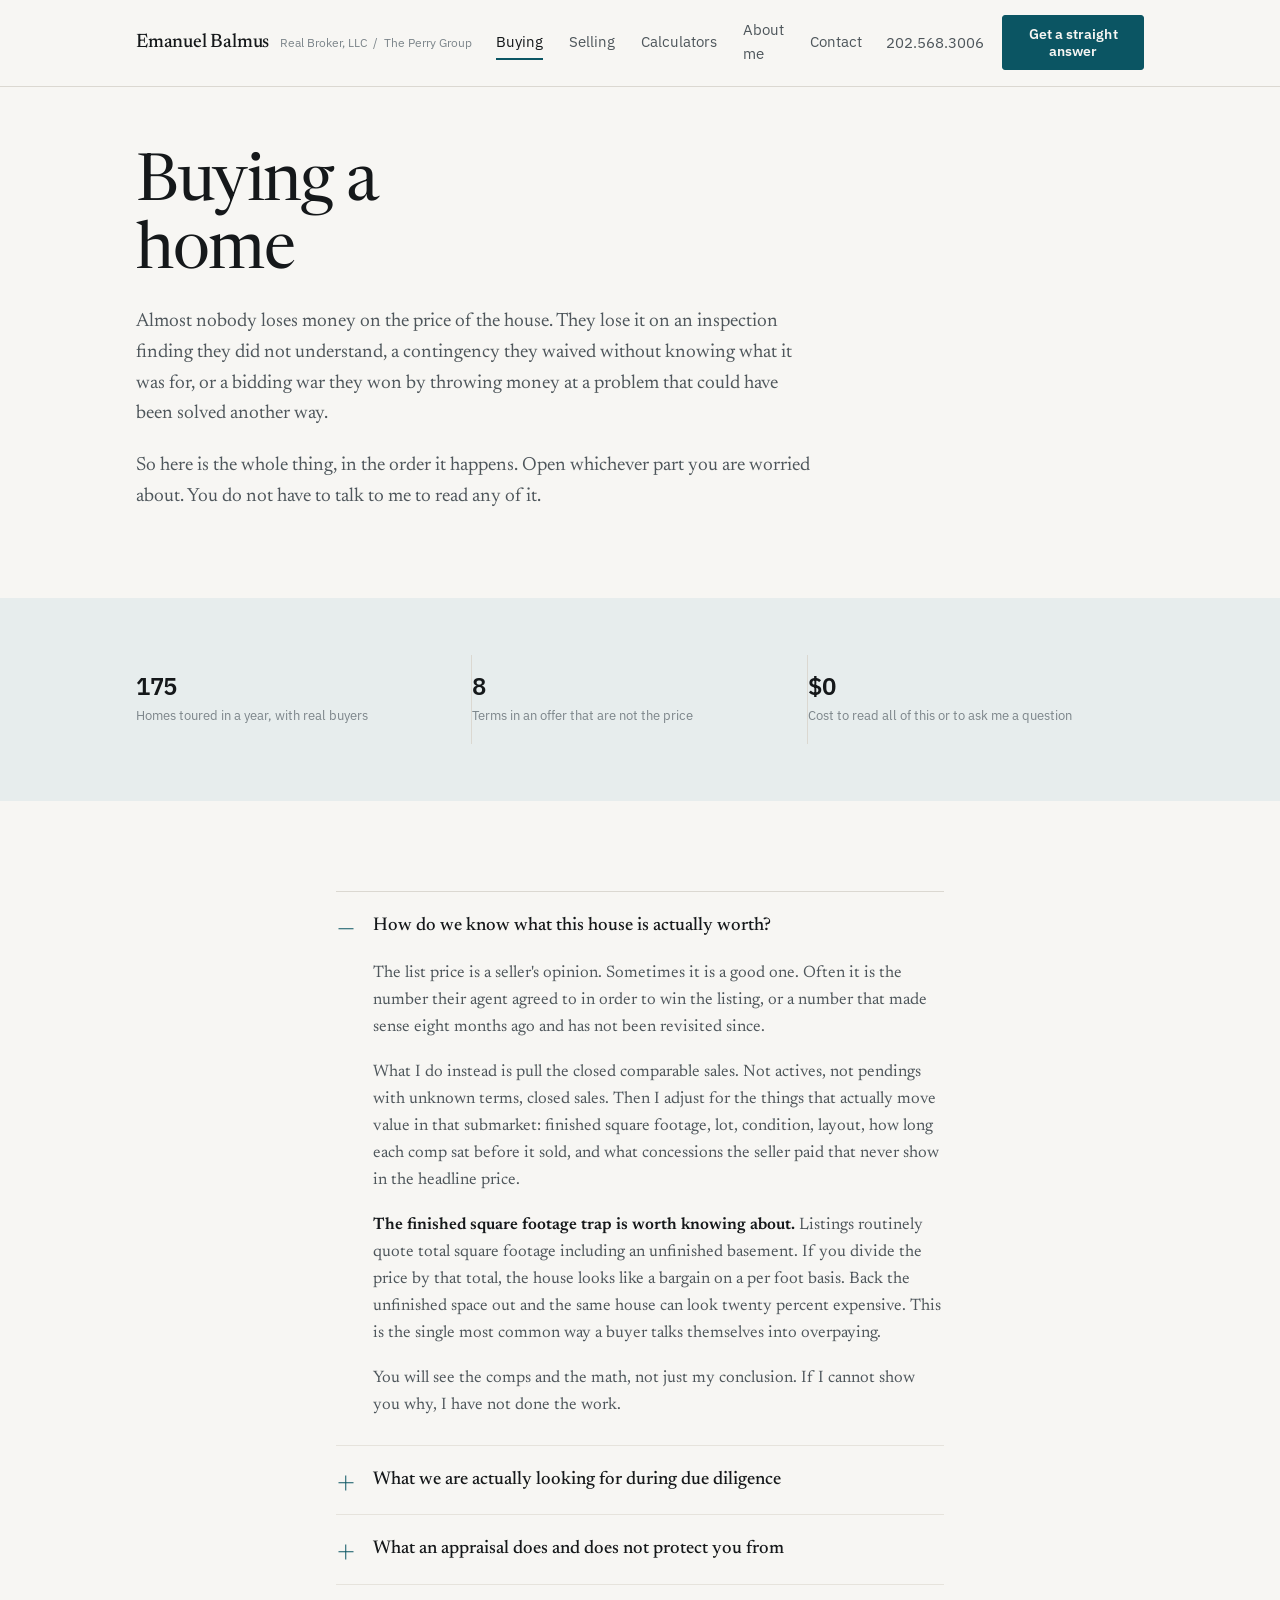
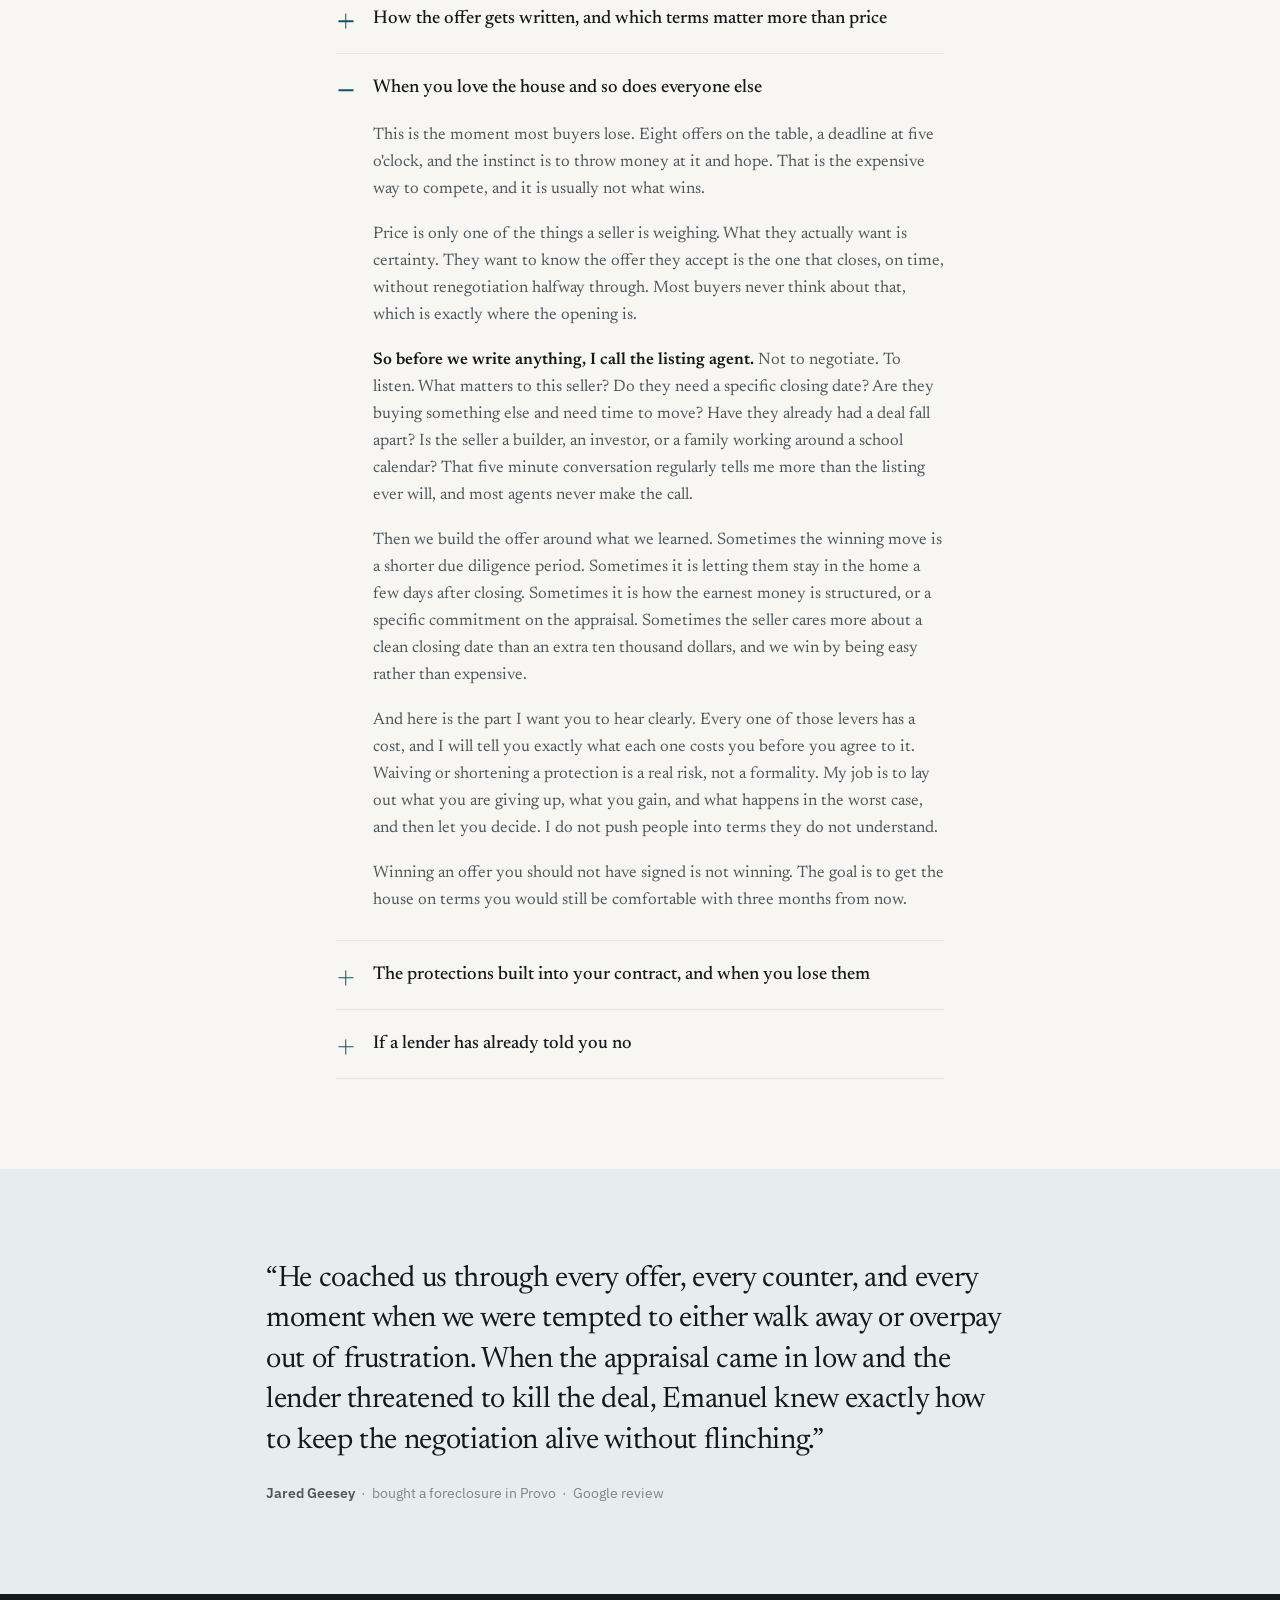
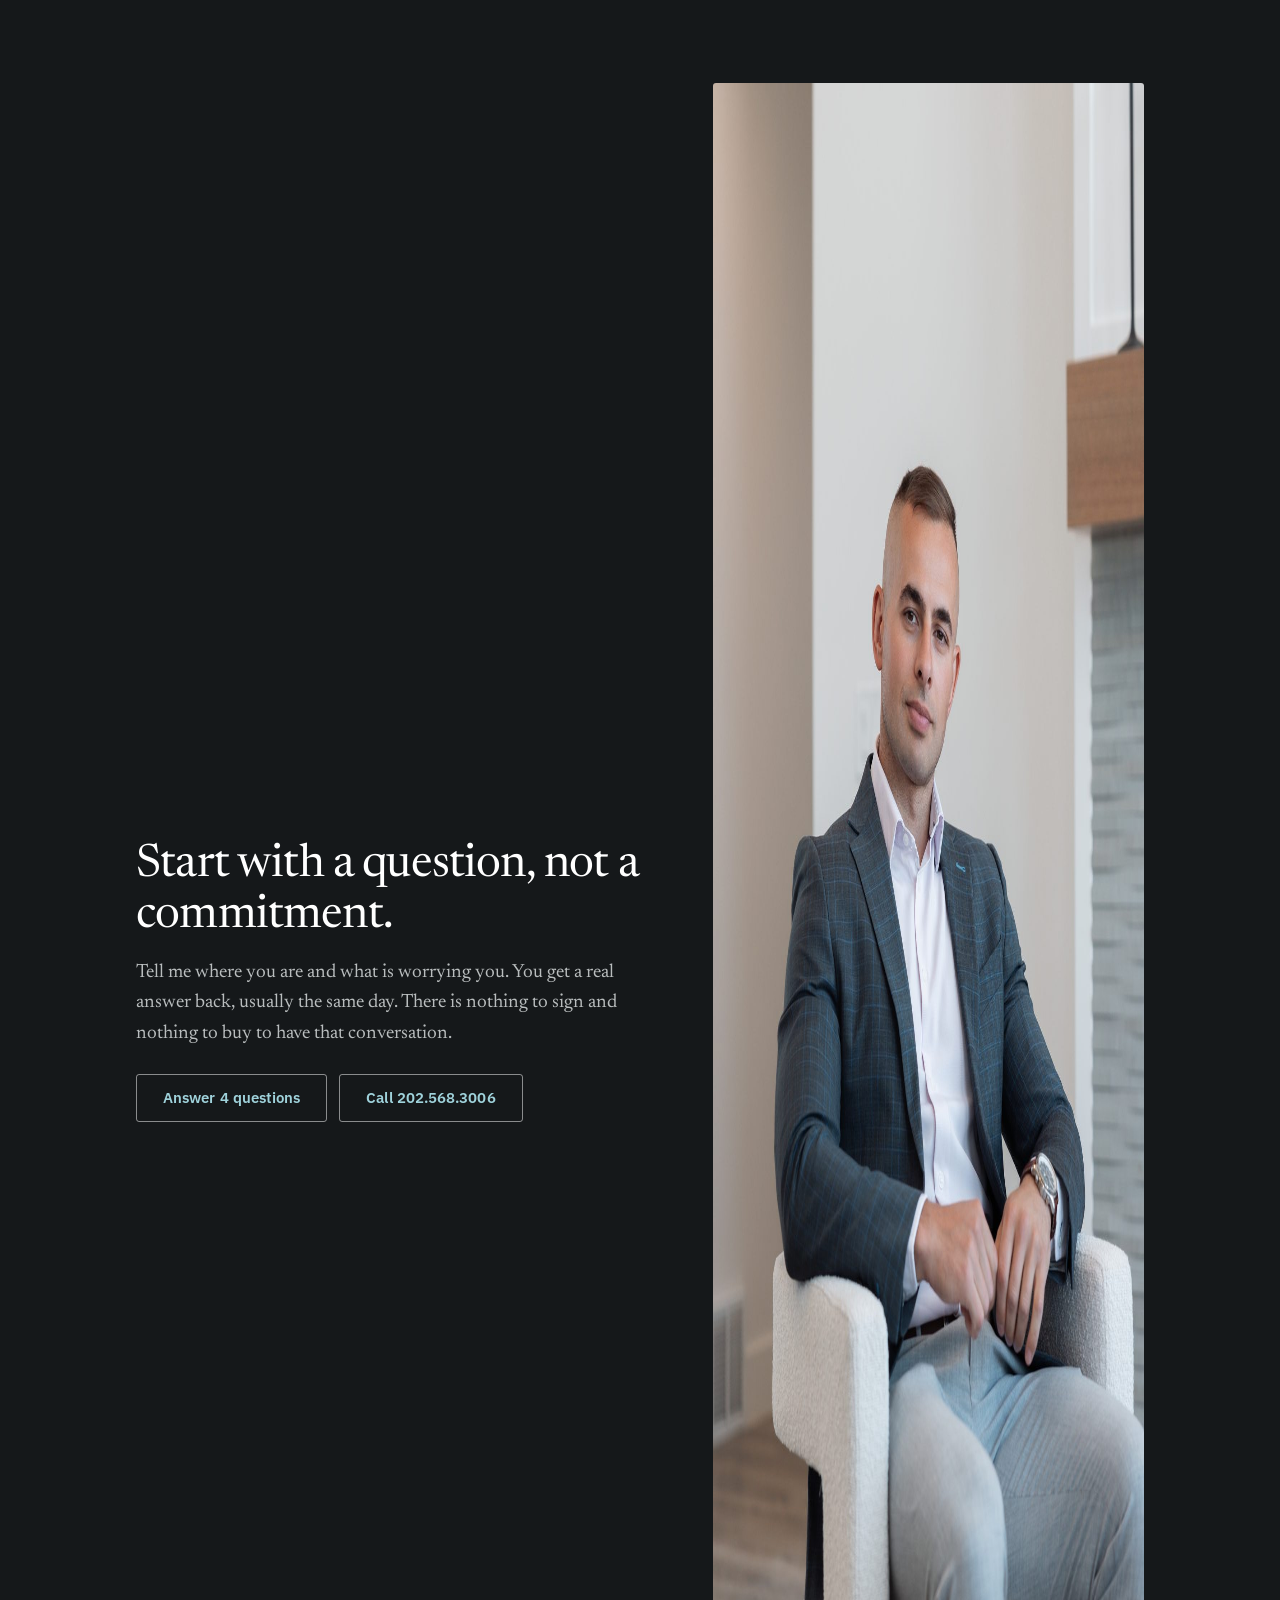
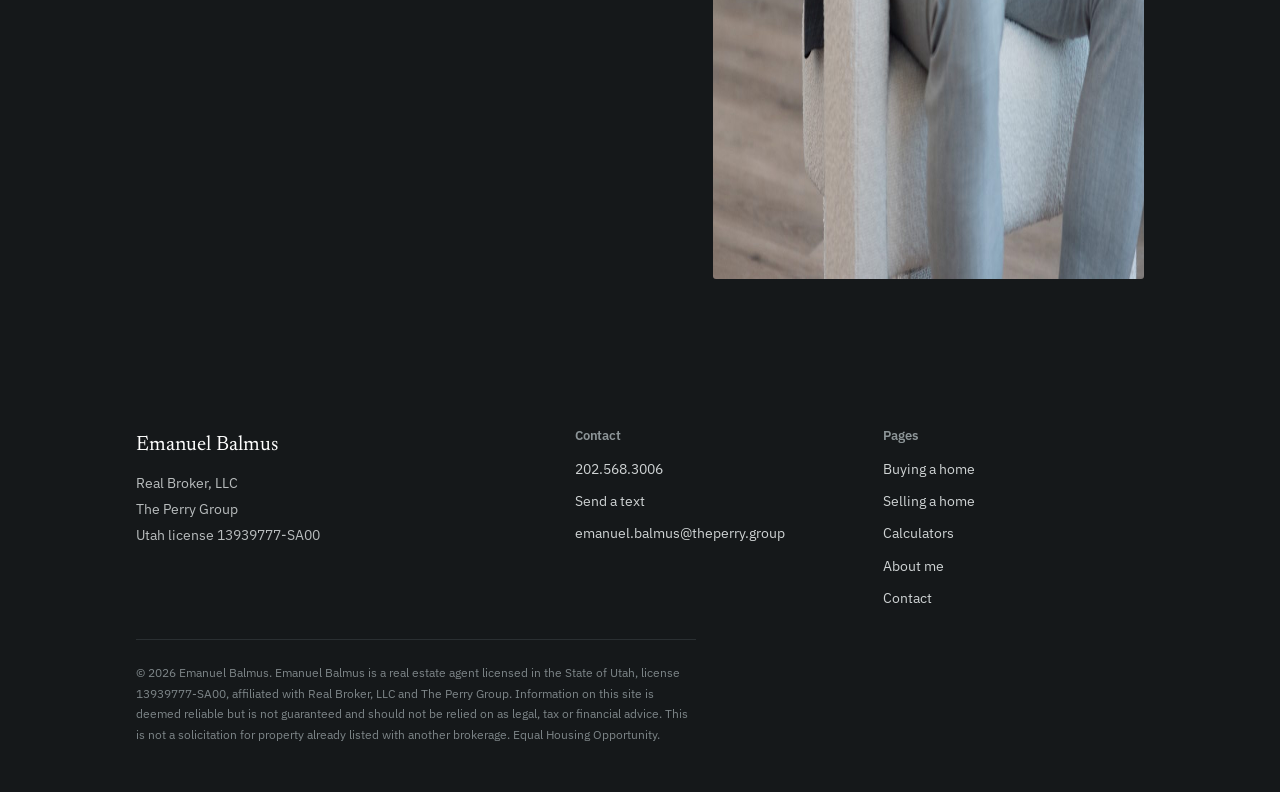
==== buyers.html @ 043d7a20 "Add files via upload" ====
<!DOCTYPE html>
<html lang="en" class="no-js">
<head>
<meta charset="utf-8">
<meta name="viewport" content="width=device-width, initial-scale=1, viewport-fit=cover">
<title>Buying a home in Utah | Emanuel Balmus</title>
<meta name="description" content="What a house is actually worth, what due diligence is really for, what an appraisal does not protect you from, and how to win a multiple offer without overpaying.">
<meta name="theme-color" content="#F7F6F3">

<meta property="og:type" content="article">
<meta property="og:title" content="Buying a home in Utah | Emanuel Balmus">
<meta property="og:description" content="The six-figure mistakes happen in the parts nobody explains. Here they are, explained.">

<link rel="preconnect" href="https://fonts.googleapis.com">
<link rel="preconnect" href="https://fonts.gstatic.com" crossorigin>
<link href="https://fonts.googleapis.com/css2?family=IBM+Plex+Sans:wght@400;500;600&family=Newsreader:ital,opsz,wght@0,6..72,300;0,6..72,400;0,6..72,500;1,6..72,400&display=swap" rel="stylesheet">
<link rel="stylesheet" href="assets/site.css">
<link rel="icon" href="data:image/svg+xml,%3Csvg xmlns='http://www.w3.org/2000/svg' viewBox='0 0 64 64'%3E%3Crect width='64' height='64' fill='%230B5563'/%3E%3Ctext x='32' y='44' font-family='Georgia,serif' font-size='32' fill='%23F7F6F3' text-anchor='middle'%3EEB%3C/text%3E%3C/svg%3E">
</head>

<body>
<a class="skip" href="#main">Skip to content</a>

<header class="site-head">
  <div class="wrap head-in">
    <a class="mark" href="index.html">
      <span class="mark-name">Emanuel Balmus</span>
      <span class="mark-sub">Real Broker, LLC &nbsp;/&nbsp; The Perry Group</span>
    </a>
    <nav class="nav-links" id="navLinks" aria-label="Main">
      <a href="buyers.html" aria-current="page">Buying</a>
      <a href="sellers.html">Selling</a>
      <a href="tools.html">Calculators</a>
      <a href="story.html">About me</a>
      <a href="contact.html">Contact</a>
    </nav>
    <div class="head-cta">
      <a class="head-tel" href="tel:+12025683006">202.568.3006</a>
      <a class="btn btn-solid" href="contact.html">Get a straight answer</a>
      <button class="menu-btn" id="menuBtn" aria-expanded="false" aria-controls="navLinks">Menu</button>
    </div>
  </div>
</header>

<main id="main">

<section class="band hero">
  <div class="wrap">
    <div style="max-width:30ch">
      <h1 class="d1">Buying a home</h1>
    </div>
    <p class="lede" style="max-width:62ch;margin-top:20px">
      Almost nobody loses money on the price of the house. They lose it on an inspection finding
      they did not understand, a contingency they waived without knowing what it was for, or a
      bidding war they won by throwing money at a problem that could have been solved another way.
    </p>
    <p class="lede" style="max-width:62ch">
      So here is the whole thing, in the order it happens. Open whichever part you are worried
      about. You do not have to talk to me to read any of it.
    </p>
  </div>
</section>

<section class="band band-tight band-wash">
  <div class="wrap">
    <div class="facts" style="border-top:0">
      <div class="fact"><b>175</b><span>Homes toured in a year, with real buyers</span></div>
      <div class="fact"><b>8</b><span>Terms in an offer that are not the price</span></div>
      <div class="fact"><b>$0</b><span>Cost to read all of this or to ask me a question</span></div>
    </div>
  </div>
</section>

<section class="band">
  <div class="wrap narrow">
    <div class="discl">

      <details open>
        <summary><span class="sign" aria-hidden="true"></span>How do we know what this house is actually worth?</summary>
        <div class="answer">
          <p>The list price is a seller's opinion. Sometimes it is a good one. Often it is the
            number their agent agreed to in order to win the listing, or a number that made sense
            eight months ago and has not been revisited since.</p>
          <p>What I do instead is pull the closed comparable sales. Not actives, not pendings with
            unknown terms, closed sales. Then I adjust for the things that actually move value in
            that submarket: finished square footage, lot, condition, layout, how long each comp sat
            before it sold, and what concessions the seller paid that never show in the headline price.</p>
          <p><strong>The finished square footage trap is worth knowing about.</strong> Listings
            routinely quote total square footage including an unfinished basement. If you divide the
            price by that total, the house looks like a bargain on a per foot basis. Back the
            unfinished space out and the same house can look twenty percent expensive. This is the
            single most common way a buyer talks themselves into overpaying.</p>
          <p>You will see the comps and the math, not just my conclusion. If I cannot show you why,
            I have not done the work.</p>
        </div>
      </details>

      <details>
        <summary><span class="sign" aria-hidden="true"></span>What we are actually looking for during due diligence</summary>
        <div class="answer">
          <p>An inspection report is forty pages long and most of it is noise. Loose outlet covers,
            a missing downspout extension, caulking. Those are not why we are there.</p>
          <p>We are there for the things that cost five figures and cannot be undone: foundation
            movement, water getting somewhere it should not, roof age against roof condition, the
            electrical panel type, the sewer line on anything built before the seventies, and
            evidence of work done without permits.</p>
          <p><strong>Unpermitted work is its own category.</strong> A finished basement that was never
            permitted is not just paperwork. It can mean bedrooms that do not legally count as
            bedrooms because they lack egress, an appraisal that will not credit the space, and a
            future buyer who gets the same bad news from their own inspector. The seller saying
            it is fine is not the same as it being fine.</p>
          <p>My job during that window is to tell you which findings are normal wear on a home of
            that age, which ones are negotiable, and which ones mean we walk. You decide. I will
            tell you plainly when I think a house is wrong for you, including when that costs me
            the commission.</p>
        </div>
      </details>

      <details>
        <summary><span class="sign" aria-hidden="true"></span>What an appraisal does and does not protect you from</summary>
        <div class="answer">
          <p>An appraisal protects the lender. That is its actual job. It happens to protect you
            too, but only from one specific thing: borrowing more than the house is worth.</p>
          <p>It does not inspect anything. It does not tell you whether the furnace has two years
            left. It does not tell you whether you are overpaying in any sense the lender does not
            care about. An appraiser can come in exactly at contract price on a house with a
            cracked foundation.</p>
          <p><strong>What matters is what happens when it comes in low.</strong> On one purchase last
            year the appraisal landed $59,000 under contract and the lender threatened to kill the
            deal entirely. That is the moment where most transactions either collapse or the buyer
            panics and covers the gap in cash. Neither is necessary. There is a negotiation to be
            had, and knowing the appraisal timeline and your rights under it is what gives you
            room to have it.</p>
          <p>Before you ever waive an appraisal contingency, you should know exactly what you are
            agreeing to pay if the number comes back short. I will put that figure in front of you
            in dollars.</p>
        </div>
      </details>

      <details>
        <summary><span class="sign" aria-hidden="true"></span>How the offer gets written, and which terms matter more than price</summary>
        <div class="answer">
          <p>Buyers think an offer is a number. Sellers read it as a package, and the thing they
            care about most is not always the money. It is certainty. They want the offer that
            closes, on time, without falling apart in week three.</p>
          <p>So the offer has levers beyond price: the closing date, whether the seller can stay in
            the house a few days after, how much earnest money and when it goes hard, the length of
            the due diligence period, the financing deadline, the appraisal terms, who pays what at
            closing, and what you are asking them to fix.</p>
          <p>Every one of those is worth something to the other side, and several of them cost you
            nothing. Flexibility on a possession date is free to you and can be worth more than
            ten thousand dollars to a seller who has not found their next house yet.</p>
          <p>Each lever also carries risk when you give it up. That is the part that gets skipped.
            I will tell you what each one costs you before you agree to it, in plain numbers, not
            in the abstract.</p>
        </div>
      </details>

      <details open>
        <summary><span class="sign" aria-hidden="true"></span>When you love the house and so does everyone else</summary>
        <div class="answer">
          <p>This is the moment most buyers lose. Eight offers on the table, a deadline at five
            o'clock, and the instinct is to throw money at it and hope. That is the expensive way
            to compete, and it is usually not what wins.</p>
          <p>Price is only one of the things a seller is weighing. What they actually want is
            certainty. They want to know the offer they accept is the one that closes, on time,
            without renegotiation halfway through. Most buyers never think about that, which is
            exactly where the opening is.</p>
          <p><strong>So before we write anything, I call the listing agent.</strong> Not to negotiate.
            To listen. What matters to this seller? Do they need a specific closing date? Are they
            buying something else and need time to move? Have they already had a deal fall apart?
            Is the seller a builder, an investor, or a family working around a school calendar?
            That five minute conversation regularly tells me more than the listing ever will, and
            most agents never make the call.</p>
          <p>Then we build the offer around what we learned. Sometimes the winning move is a shorter
            due diligence period. Sometimes it is letting them stay in the home a few days after
            closing. Sometimes it is how the earnest money is structured, or a specific commitment
            on the appraisal. Sometimes the seller cares more about a clean closing date than an
            extra ten thousand dollars, and we win by being easy rather than expensive.</p>
          <p>And here is the part I want you to hear clearly. Every one of those levers has a cost,
            and I will tell you exactly what each one costs you before you agree to it. Waiving or
            shortening a protection is a real risk, not a formality. My job is to lay out what you
            are giving up, what you gain, and what happens in the worst case, and then let you
            decide. I do not push people into terms they do not understand.</p>
          <p>Winning an offer you should not have signed is not winning. The goal is to get the
            house on terms you would still be comfortable with three months from now.</p>
        </div>
      </details>

      <details>
        <summary><span class="sign" aria-hidden="true"></span>The protections built into your contract, and when you lose them</summary>
        <div class="answer">
          <p>A Utah purchase contract is full of levers built specifically to protect you. Deadlines,
            contingencies, cancellation rights, the due diligence period, the financing deadline,
            the appraisal provision.</p>
          <p>Most buyers and sellers never learn what those do until the moment they needed one and
            did not use it. They are also not permanent. Each one has a date attached, and once that
            date passes your position changes, usually along with your earnest money.</p>
          <p>Before we make the first move I will walk you through the board: which deadline is
            which, what you can still walk away from and what you cannot, and where your money is
            at each stage. Nobody I represent should ever look like an amateur in their own
            transaction.</p>
        </div>
      </details>

      <details>
        <summary><span class="sign" aria-hidden="true"></span>If a lender has already told you no</summary>
        <div class="answer">
          <p>One no is not the answer. It is one underwriter's read of one file against one set of
            guidelines.</p>
          <p>I have worked with a researcher paid through a university stipend who had been turned
            down by her credit union, a national lender, a local lender and several investors. She
            had the income. She just did not fit anyone's template. We found a builder's lender
            willing to underwrite the whole picture rather than one line on a form, and she closed
            on a townhome in American Fork where she lives today with her family.</p>
          <p>Another client had been at her job three months, with thin credit history and thin work
            history, and had collected rejection after rejection. Same answer from me. Same result
            for her.</p>
          <p>Sometimes the honest answer really is not yet, and I will tell you that rather than
            run you around for six months. But being told no by one lender is worth a second
            conversation, and that conversation is free.</p>
        </div>
      </details>

    </div>
  </div>
</section>

<section class="band band-wash">
  <div class="wrap pull">
    <blockquote>
      “He coached us through every offer, every counter, and every moment when we were tempted to
      either walk away or overpay out of frustration. When the appraisal came in low and the lender
      threatened to kill the deal, Emanuel knew exactly how to keep the negotiation alive without
      flinching.”
    </blockquote>
    <cite><b>Jared Geesey</b> &nbsp;·&nbsp; bought a foreclosure in Provo &nbsp;·&nbsp; Google review</cite>
  </div>
</section>

<section class="band band-ink">
  <div class="wrap cta-block">
    <div>
      <h2 class="d2" style="margin-bottom:16px">Start with a question, not a commitment.</h2>
      <p class="lede" style="margin-bottom:0">
        Tell me where you are and what is worrying you. You get a real answer back, usually the
        same day. There is nothing to sign and nothing to buy to have that conversation.
      </p>
      <div class="cta-actions">
        <a class="btn btn-pale" href="index.html#form">Answer 4 questions</a>
        <a class="btn btn-pale" href="tel:+12025683006">Call 202.568.3006</a>
      </div>
    </div>
    <figure style="margin:0">
      <img src="images/portrait-seated.jpg" width="1200" height="1796" style="border-radius:3px"
           alt="Emanuel Balmus, Realtor with Real Broker LLC and The Perry Group">
    </figure>
  </div>
</section>

</main>

<footer class="site-foot">
  <div class="wrap">
    <div class="foot-grid">
      <div>
        <div class="foot-name">Emanuel Balmus</div>
        <p style="margin:0;line-height:1.8">
          Real Broker, LLC<br>The Perry Group<br>Utah license 13939777-SA00
        </p>
      </div>
      <div>
        <h3>Contact</h3>
        <ul class="foot-list">
          <li><a href="tel:+12025683006">202.568.3006</a></li>
          <li><a href="sms:+12025683006">Send a text</a></li>
          <li><a href="mailto:emanuel.balmus@theperry.group">emanuel.balmus@theperry.group</a></li>
        </ul>
      </div>
      <div>
        <h3>Pages</h3>
        <ul class="foot-list">
          <li><a href="buyers.html">Buying a home</a></li>
          <li><a href="sellers.html">Selling a home</a></li>
          <li><a href="tools.html">Calculators</a></li>
          <li><a href="story.html">About me</a></li>
          <li><a href="contact.html">Contact</a></li>
        </ul>
      </div>
    </div>
    <p class="foot-legal">
      &copy; <span class="yr">2026</span> Emanuel Balmus. Emanuel Balmus is a real estate agent
      licensed in the State of Utah, license 13939777-SA00, affiliated with Real Broker, LLC and
      The Perry Group. Information on this site is deemed reliable but is not guaranteed and should
      not be relied on as legal, tax or financial advice. This is not a solicitation for property
      already listed with another brokerage. Equal Housing Opportunity.
    </p>
  </div>
</footer>

<script src="assets/site.js"></script>
</body>
</html>
---- assets/site.css ----
/* ===========================================================
   Emanuel Balmus — shared stylesheet
   Palette, type and layout primitives for every page.
   =========================================================== */

:root{
  --paper:#F7F6F3;
  --paper-2:#EFEEE9;
  --wash:#E7EDED;
  --ink:#15181A;
  --graphite:#4E565B;
  --quiet:#7C858A;
  --rule:#DBD8D1;
  --rule-soft:#E6E3DC;
  --signal:#0B5563;
  --signal-deep:#083F4A;
  --signal-tint:#D8E6E8;
  --flag:#8C3A2B;

  --serif:'Newsreader',Charter,'Iowan Old Style','Palatino Linotype',Palatino,Georgia,serif;
  --sans:'IBM Plex Sans',-apple-system,BlinkMacSystemFont,'Segoe UI',Roboto,Helvetica,Arial,sans-serif;

  --wrap:1120px;
  --narrow:720px;
  --pad:clamp(20px,5vw,56px);
  --ease:cubic-bezier(.2,.6,.3,1);
}

*,*::before,*::after{box-sizing:border-box;}
html{-webkit-text-size-adjust:100%;scroll-behavior:smooth;}

body{
  margin:0;
  background:var(--paper);
  color:var(--ink);
  font-family:var(--serif);
  font-size:19px;
  line-height:1.62;
  font-weight:400;
  -webkit-font-smoothing:antialiased;
  -moz-osx-font-smoothing:grayscale;
}

img{max-width:100%;display:block;}
p{margin:0 0 1.1em;}
h1,h2,h3,h4{margin:0;font-weight:500;line-height:1.14;letter-spacing:-.012em;}
a{color:var(--signal);text-decoration:none;}
a:hover{text-decoration:underline;text-underline-offset:3px;}
button,input,select,textarea{font:inherit;color:inherit;}
hr{border:0;border-top:1px solid var(--rule);margin:0;}
::selection{background:var(--signal-tint);color:var(--ink);}
:focus-visible{outline:2px solid var(--signal);outline-offset:3px;border-radius:2px;}

.wrap{width:100%;max-width:var(--wrap);margin-inline:auto;padding-inline:var(--pad);}
.narrow{max-width:var(--narrow);}
.skip{position:absolute;left:-9999px;}
.skip:focus{left:12px;top:12px;background:var(--ink);color:var(--paper);padding:10px 16px;z-index:200;}

/* ---------- Type scale ---------- */
.d1{font-size:clamp(2.45rem,5.4vw,4.1rem);line-height:1.04;letter-spacing:-.022em;font-weight:400;}
.d2{font-size:clamp(1.95rem,3.6vw,2.9rem);line-height:1.1;letter-spacing:-.018em;font-weight:400;}
.d3{font-size:clamp(1.35rem,2.1vw,1.72rem);line-height:1.2;font-weight:500;}
.lede{font-size:clamp(1.08rem,1.5vw,1.22rem);color:var(--graphite);line-height:1.6;}
.small{font-family:var(--sans);font-size:.83rem;line-height:1.55;color:var(--quiet);letter-spacing:.005em;}
.kicker{
  font-family:var(--sans);font-size:.78rem;font-weight:600;letter-spacing:.02em;
  color:var(--signal);margin:0 0 14px;
}

/* ---------- Buttons ---------- */
.btn{
  display:inline-flex;align-items:center;justify-content:center;gap:9px;
  font-family:var(--sans);font-size:.93rem;font-weight:600;letter-spacing:.005em;
  padding:14px 26px;border:1.5px solid var(--signal);border-radius:3px;
  cursor:pointer;background:none;text-align:center;line-height:1.2;
  transition:background .2s var(--ease),color .2s var(--ease),border-color .2s var(--ease);
}
.btn:hover{text-decoration:none;}
.btn-solid{background:var(--signal);color:var(--paper);}
.btn-solid:hover{background:var(--signal-deep);border-color:var(--signal-deep);}
.btn-line{color:var(--signal);}
.btn-line:hover{background:var(--signal-tint);}
.btn-pale{border-color:rgba(255,255,255,.5);color:#fff;}
.btn-pale:hover{background:rgba(255,255,255,.14);}
.btn[disabled]{opacity:.45;cursor:not-allowed;}

/* ---------- Header ---------- */
.site-head{
  border-bottom:1px solid var(--rule);background:var(--paper);
  position:sticky;top:0;z-index:80;
}
.head-in{
  display:flex;align-items:center;justify-content:space-between;gap:24px;
  padding-block:14px;
}
.mark{display:flex;align-items:baseline;gap:11px;color:var(--ink);}
.mark:hover{text-decoration:none;}
.mark-name{font-family:var(--serif);font-size:1.22rem;font-weight:500;letter-spacing:-.01em;white-space:nowrap;}
.mark-sub{font-family:var(--sans);font-size:.72rem;color:var(--quiet);white-space:nowrap;}
.nav-links{display:flex;align-items:center;gap:26px;}
.nav-links a{
  font-family:var(--sans);font-size:.92rem;color:var(--graphite);
  padding-block:4px;border-bottom:2px solid transparent;
}
.nav-links a:hover{color:var(--ink);text-decoration:none;border-bottom-color:var(--rule);}
.nav-links a[aria-current="page"]{color:var(--ink);border-bottom-color:var(--signal);}
.head-cta{display:flex;align-items:center;gap:18px;}
.head-tel{font-family:var(--sans);font-size:.92rem;color:var(--graphite);white-space:nowrap;}
.site-head .btn{padding:10px 18px;font-size:.86rem;}
.menu-btn{display:none;background:none;border:1px solid var(--rule);border-radius:3px;padding:8px 13px;
  font-family:var(--sans);font-size:.86rem;cursor:pointer;}
@media(max-width:1000px){ .mark-sub{display:none;} .nav-links{gap:18px;} .head-tel{display:none;} }
@media(max-width:860px){
  .menu-btn{display:block;}
  .nav-links{
    display:none;position:absolute;left:0;right:0;top:100%;
    background:var(--paper);border-bottom:1px solid var(--rule);
    flex-direction:column;align-items:stretch;gap:0;padding:6px var(--pad) 18px;
  }
  .nav-links.open{display:flex;}
  .nav-links a{padding:13px 0;border-bottom:1px solid var(--rule-soft);font-size:1rem;}
  .nav-links a[aria-current="page"]{border-bottom-color:var(--signal);}
  .site-head .btn{display:none;}
}

/* ---------- Sections ---------- */
.band{padding-block:clamp(56px,7vw,96px);}
.band-tight{padding-block:clamp(38px,4.5vw,58px);}
.band-wash{background:var(--wash);}
.band-paper2{background:var(--paper-2);}
.band-ink{background:var(--ink);color:#E9E7E2;}
.band-ink .d2,.band-ink .d1{color:#fff;}
.band-ink .lede{color:#B9BDBE;}
.band-ink a{color:#9FD2DB;}
.band + .band{border-top:1px solid var(--rule-soft);}
.band-wash + .band,.band + .band-wash,.band-ink + .band{border-top:0;}

.sec-head{max-width:640px;margin-bottom:clamp(30px,3.6vw,46px);}
.sec-head .d2{margin-bottom:14px;}

/* ---------- Hero ---------- */
.hero{padding-block:clamp(42px,5vw,74px);}
.hero-grid{display:grid;grid-template-columns:1.02fr .98fr;gap:clamp(34px,5vw,68px);align-items:start;}
.hero-copy .d1{margin-bottom:20px;}
.hero-copy .lede{margin-bottom:26px;max-width:36ch;}
.hero-actions{display:flex;flex-wrap:wrap;gap:12px;margin-bottom:30px;}
.hero-figure{margin:0;}
.hero-figure img{width:100%;border-radius:3px;}
.hero-figure figcaption{margin-top:10px;}
@media(max-width:940px){ .hero-grid{grid-template-columns:1fr;gap:34px;} .hero-copy .lede{max-width:none;} }

/* ---------- Fact row ---------- */
.facts{display:flex;flex-wrap:wrap;gap:0;border-top:1px solid var(--rule);}
.fact{flex:1 1 180px;padding:18px 24px 18px 0;border-right:1px solid var(--rule);}
.fact:last-child{border-right:0;}
.fact b{display:block;font-family:var(--sans);font-size:1.5rem;font-weight:600;letter-spacing:-.02em;color:var(--ink);line-height:1.1;}
.fact span{display:block;font-family:var(--sans);font-size:.82rem;color:var(--quiet);margin-top:5px;}
@media(max-width:620px){ .fact{flex:1 1 100%;border-right:0;border-bottom:1px solid var(--rule-soft);padding-right:0;} .fact:last-child{border-bottom:0;} }

/* ---------- Credential strip ---------- */
.strip{border-block:1px solid var(--rule);background:var(--paper-2);}
.strip-in{
  display:flex;flex-wrap:wrap;gap:10px 40px;align-items:baseline;
  padding-block:16px;font-family:var(--sans);font-size:.83rem;color:var(--quiet);
}
.strip-in b{color:var(--graphite);font-weight:600;}

/* ---------- Pull quote ---------- */
.pull{max-width:860px;}
.pull blockquote{margin:0;font-size:clamp(1.3rem,2.3vw,1.85rem);line-height:1.38;letter-spacing:-.012em;}
.pull cite{
  display:block;font-style:normal;font-family:var(--sans);font-size:.86rem;
  color:var(--quiet);margin-top:20px;
}
.pull cite b{color:var(--graphite);font-weight:600;}

/* ---------- Review cards ---------- */
.reviews{display:grid;grid-template-columns:repeat(auto-fit,minmax(300px,1fr));gap:0;border-top:1px solid var(--rule);}
.review{padding:26px 28px 26px 0;border-right:1px solid var(--rule-soft);}
.review:last-child{border-right:0;}
.review p{font-size:1.02rem;line-height:1.56;color:var(--graphite);}
.review p:first-of-type{color:var(--ink);}
.review cite{display:block;font-style:normal;font-family:var(--sans);font-size:.82rem;color:var(--quiet);margin-top:14px;}
.review cite b{color:var(--graphite);font-weight:600;}
.stars{font-family:var(--sans);font-size:.8rem;letter-spacing:.18em;color:var(--signal);margin-bottom:12px;}
@media(max-width:900px){ .review{border-right:0;border-bottom:1px solid var(--rule-soft);padding-right:0;} .review:last-child{border-bottom:0;} }

/* ---------- Columns ---------- */
.cols{display:grid;grid-template-columns:repeat(auto-fit,minmax(260px,1fr));gap:clamp(26px,3.4vw,46px);}
.col h3{font-size:1.14rem;margin-bottom:10px;}
.col p{font-size:1rem;color:var(--graphite);margin:0;}
.col-rule{border-top:2px solid var(--ink);padding-top:16px;}

/* ---------- Split (image + text) ---------- */
.split{display:grid;grid-template-columns:1fr 1fr;gap:clamp(30px,4.5vw,64px);align-items:center;}
.split-wide{grid-template-columns:1.15fr .85fr;}
.split img{width:100%;border-radius:3px;}
@media(max-width:860px){ .split,.split-wide{grid-template-columns:1fr;} }

/* ---------- Photo row ---------- */
.photo-row{display:grid;grid-template-columns:repeat(auto-fit,minmax(230px,1fr));gap:12px;}
.photo-row figure{margin:0;}
.photo-row img{width:100%;height:230px;object-fit:cover;border-radius:3px;}
.photo-row figcaption{margin-top:8px;}

/* ---------- Disclosure list (buyers/sellers/FAQ) ---------- */
.discl{border-top:1px solid var(--rule);}
.discl details{border-bottom:1px solid var(--rule-soft);}
.discl summary{
  cursor:pointer;list-style:none;display:flex;gap:18px;align-items:flex-start;
  padding:22px 0;font-size:1.16rem;font-weight:500;line-height:1.3;
}
.discl summary::-webkit-details-marker{display:none;}
.discl summary:hover{color:var(--signal);}
.discl .sign{
  flex:none;width:19px;height:19px;margin-top:5px;position:relative;
}
.discl .sign::before,.discl .sign::after{
  content:"";position:absolute;background:var(--signal);
  left:50%;top:50%;transform:translate(-50%,-50%);
}
.discl .sign::before{width:15px;height:1.5px;}
.discl .sign::after{width:1.5px;height:15px;transition:transform .22s var(--ease);}
.discl details[open] .sign::after{transform:translate(-50%,-50%) scaleY(0);}
.discl .answer{padding:0 0 26px 37px;max-width:68ch;}
.discl .answer p{font-size:1.04rem;color:var(--graphite);}
.discl .answer p:last-child{margin-bottom:0;}
.discl .answer strong{color:var(--ink);font-weight:600;}
@media(max-width:620px){ .discl .answer{padding-left:0;} }

/* ---------- Prose ---------- */
.prose{max-width:34em;}
.prose p{margin-bottom:1.25em;}
.prose p.opener{font-size:clamp(1.25rem,2vw,1.5rem);line-height:1.42;color:var(--ink);}
.prose h2{font-size:1.5rem;margin:2em 0 .6em;}
.prose figure{margin:2.4em 0;}
.prose figure img{width:100%;border-radius:3px;}
.prose figcaption{margin-top:9px;}

/* ---------- Form card ---------- */
.formcard{
  background:#fff;border:1px solid var(--rule);border-radius:4px;
  padding:clamp(22px,2.8vw,34px);
}
.formcard h2{font-size:1.42rem;margin-bottom:6px;}
.formcard .small{margin:0 0 20px;}
.prog{display:flex;align-items:center;gap:7px;margin-bottom:24px;}
.prog i{flex:1;height:3px;background:var(--rule);border-radius:2px;overflow:hidden;}
.prog i.on{background:var(--signal);}
.prog span{font-family:var(--sans);font-size:.76rem;color:var(--quiet);white-space:nowrap;margin-left:4px;}

.step{display:block;}
.js .step{display:none;}
.js .step.on{display:block;animation:stepIn .3s var(--ease);}
@keyframes stepIn{from{opacity:0;transform:translateY(6px);}to{opacity:1;transform:none;}}
.no-js .step + .step{margin-top:30px;padding-top:26px;border-top:1px solid var(--rule-soft);}

.fgroup{margin-bottom:22px;}
.step > .fgroup:last-of-type{margin-bottom:0;}
.flabel{
  display:block;font-family:var(--sans);font-size:.88rem;font-weight:600;
  color:var(--ink);margin-bottom:11px;
}
.flabel .opt{font-weight:400;color:var(--quiet);}
.branch-head{
  font-family:var(--sans);font-size:.8rem;font-weight:600;color:var(--quiet);
  margin:0 0 14px;padding-bottom:8px;border-bottom:1px solid var(--rule-soft);
}
.branch{margin-bottom:24px;}

.tiles{display:grid;grid-template-columns:1fr 1fr;gap:9px;}
.tiles input,.chips input{position:absolute;opacity:0;width:0;height:0;pointer-events:none;}
.tile{
  display:block;padding:15px 16px;cursor:pointer;background:#fff;
  border:1px solid var(--rule);border-radius:3px;
  transition:border-color .18s var(--ease),background .18s var(--ease);
}
.tile b{display:block;font-family:var(--sans);font-size:.98rem;font-weight:600;margin-bottom:3px;}
.tile span{display:block;font-family:var(--sans);font-size:.8rem;color:var(--quiet);line-height:1.4;}
.tile:hover{border-color:var(--signal);}
.tiles input:checked + .tile{border-color:var(--signal);background:var(--signal-tint);box-shadow:inset 0 0 0 1px var(--signal);}
.tiles input:focus-visible + .tile{outline:2px solid var(--signal);outline-offset:2px;}
@media(max-width:520px){ .tiles{grid-template-columns:1fr;} }

.chips{display:flex;flex-wrap:wrap;gap:7px;}
.chip{
  display:inline-block;cursor:pointer;padding:9px 15px;background:#fff;
  border:1px solid var(--rule);border-radius:999px;
  font-family:var(--sans);font-size:.87rem;color:var(--graphite);white-space:nowrap;
  transition:border-color .18s var(--ease),background .18s var(--ease),color .18s var(--ease);
}
.chip:hover{border-color:var(--signal);color:var(--ink);}
.chips input:checked + .chip{border-color:var(--signal);background:var(--signal);color:#fff;}
.chips input:focus-visible + .chip{outline:2px solid var(--signal);outline-offset:2px;}

.grid2{display:grid;grid-template-columns:1fr 1fr;gap:12px;}
@media(max-width:520px){ .grid2{grid-template-columns:1fr;} }
.inp{
  width:100%;padding:12px 13px;background:#fff;border:1px solid var(--rule);
  border-radius:3px;font-family:var(--sans);font-size:.98rem;
  transition:border-color .18s var(--ease),box-shadow .18s var(--ease);
}
.inp::placeholder{color:#AAB1B4;}
.inp:focus{outline:none;border-color:var(--signal);box-shadow:0 0 0 3px var(--signal-tint);}
.inp.bad{border-color:var(--flag);box-shadow:0 0 0 3px rgba(140,58,43,.1);}
textarea.inp{resize:vertical;min-height:84px;line-height:1.55;}

.err{display:none;font-family:var(--sans);font-size:.84rem;color:var(--flag);margin:9px 0 0;}
.err.on{display:block;}
.step-nav{display:flex;align-items:center;gap:10px;margin-top:24px;}
.step-nav .btn{flex:1;}
.back{
  flex:none !important;background:none;border:0;cursor:pointer;padding:12px 6px 12px 0;
  font-family:var(--sans);font-size:.88rem;color:var(--quiet);
}
.back:hover{color:var(--signal);}
.fineprint{font-family:var(--sans);font-size:.78rem;color:var(--quiet);line-height:1.5;margin:14px 0 0;}
.hp{position:absolute !important;left:-9999px !important;height:0 !important;opacity:0 !important;}

.done{display:none;}
.done.on{display:block;animation:stepIn .35s var(--ease);}
.done h2{margin-bottom:10px;}
.done-links{display:flex;flex-wrap:wrap;gap:10px;margin-top:20px;}
.js .live.off{display:none;}

/* ---------- CTA block ---------- */
.cta-block{display:grid;grid-template-columns:1.1fr .9fr;gap:clamp(26px,4vw,56px);align-items:center;}
.cta-actions{display:flex;flex-wrap:wrap;gap:12px;margin-top:24px;}
@media(max-width:800px){ .cta-block{grid-template-columns:1fr;} }

/* ---------- Footer ---------- */
.site-foot{background:var(--ink);color:#B9BDBE;font-family:var(--sans);font-size:.9rem;padding-block:clamp(40px,5vw,60px) 34px;}
.site-foot a{color:#CFD3D4;}
.site-foot a:hover{color:#fff;}
.foot-grid{display:grid;grid-template-columns:1.5fr 1fr 1fr;gap:clamp(24px,4vw,48px);padding-bottom:30px;}
@media(max-width:760px){ .foot-grid{grid-template-columns:1fr 1fr;} }
@media(max-width:480px){ .foot-grid{grid-template-columns:1fr;} }
.foot-name{font-family:var(--serif);font-size:1.3rem;color:#fff;margin-bottom:8px;}
.site-foot h3{font-family:var(--sans);font-size:.82rem;font-weight:600;color:#8D9598;margin-bottom:13px;}
.foot-list{list-style:none;margin:0;padding:0;display:grid;gap:9px;}
.foot-legal{border-top:1px solid #2A2F32;padding-top:22px;font-size:.78rem;color:#7D8588;line-height:1.65;max-width:80ch;}

/* ---------- Utility ---------- */
.mt0{margin-top:0;}
.mb0{margin-bottom:0;}
.stack-sm > * + *{margin-top:10px;}
.note{
  border-left:3px solid var(--signal);background:var(--signal-tint);
  padding:16px 20px;border-radius:0 3px 3px 0;margin:28px 0;
}
.note p{margin:0;font-size:1rem;}

@media(prefers-reduced-motion:reduce){
  *{animation:none !important;transition:none !important;scroll-behavior:auto !important;}
}
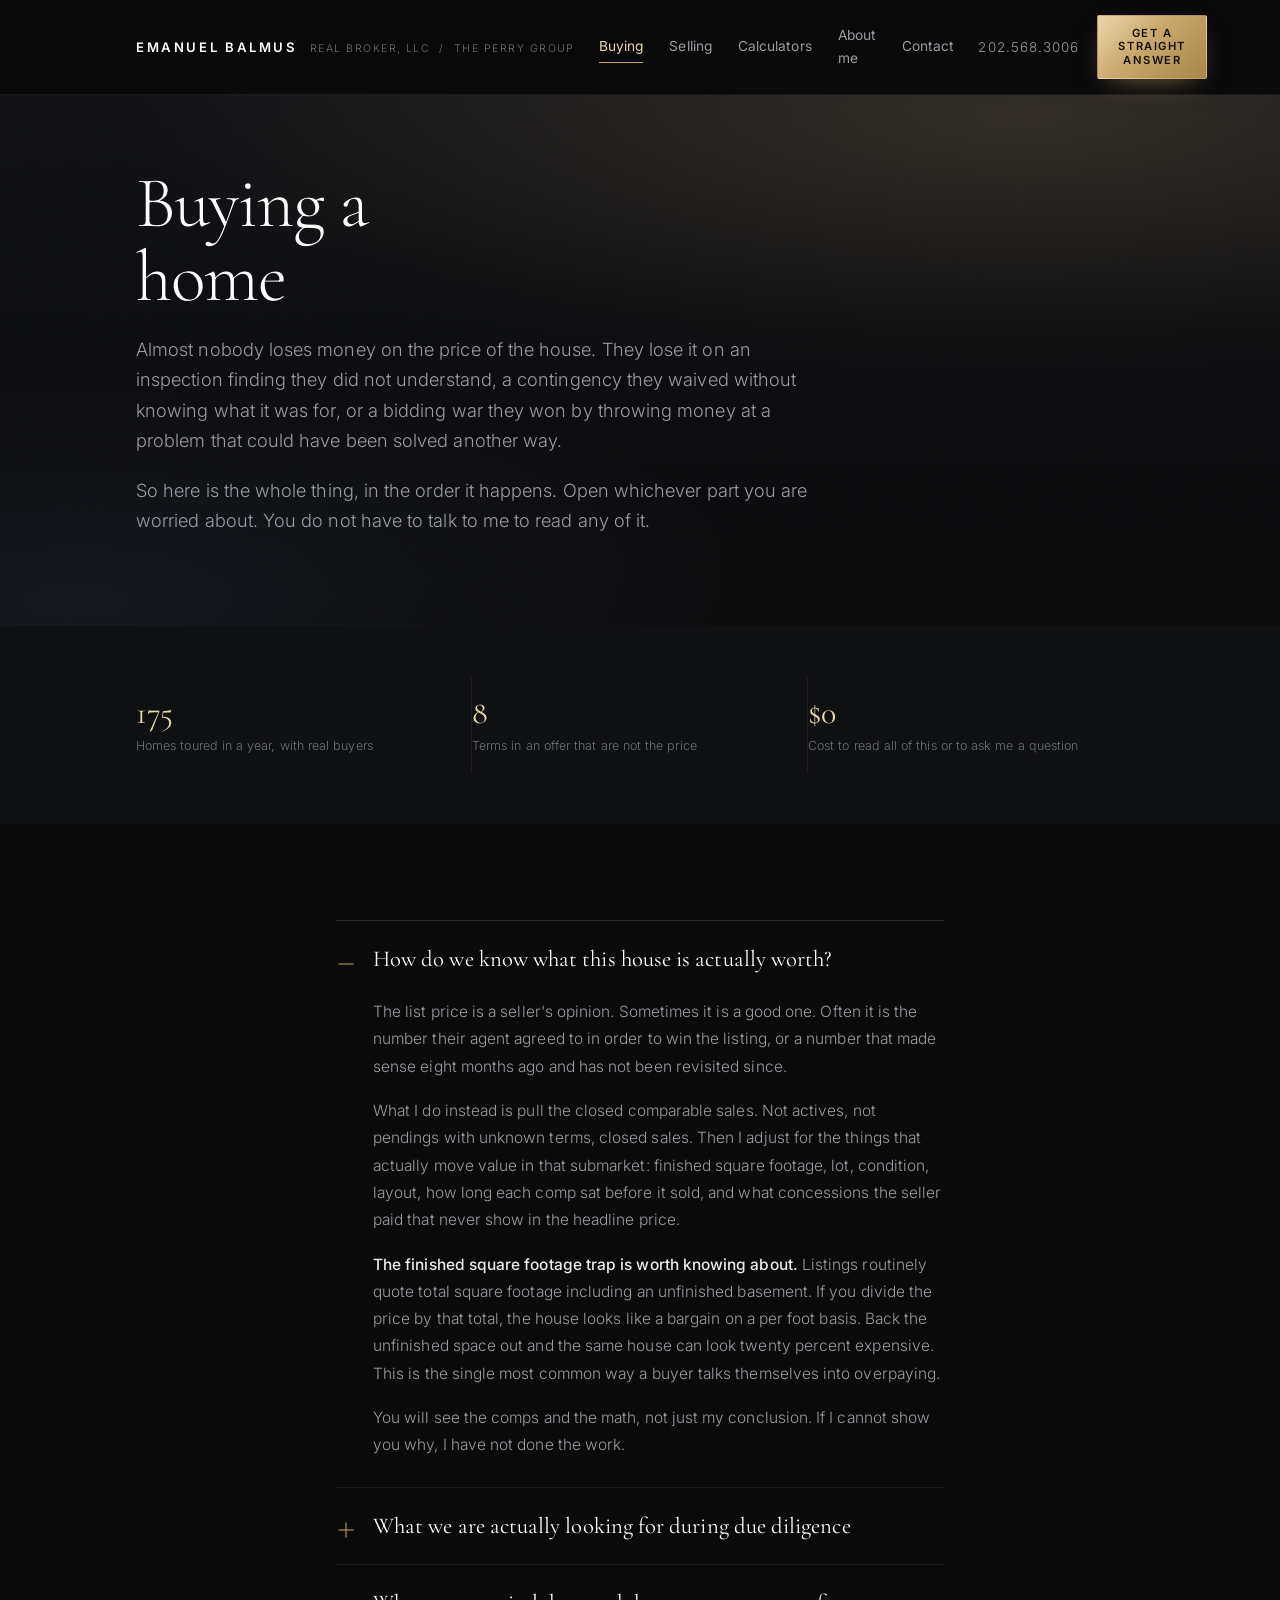
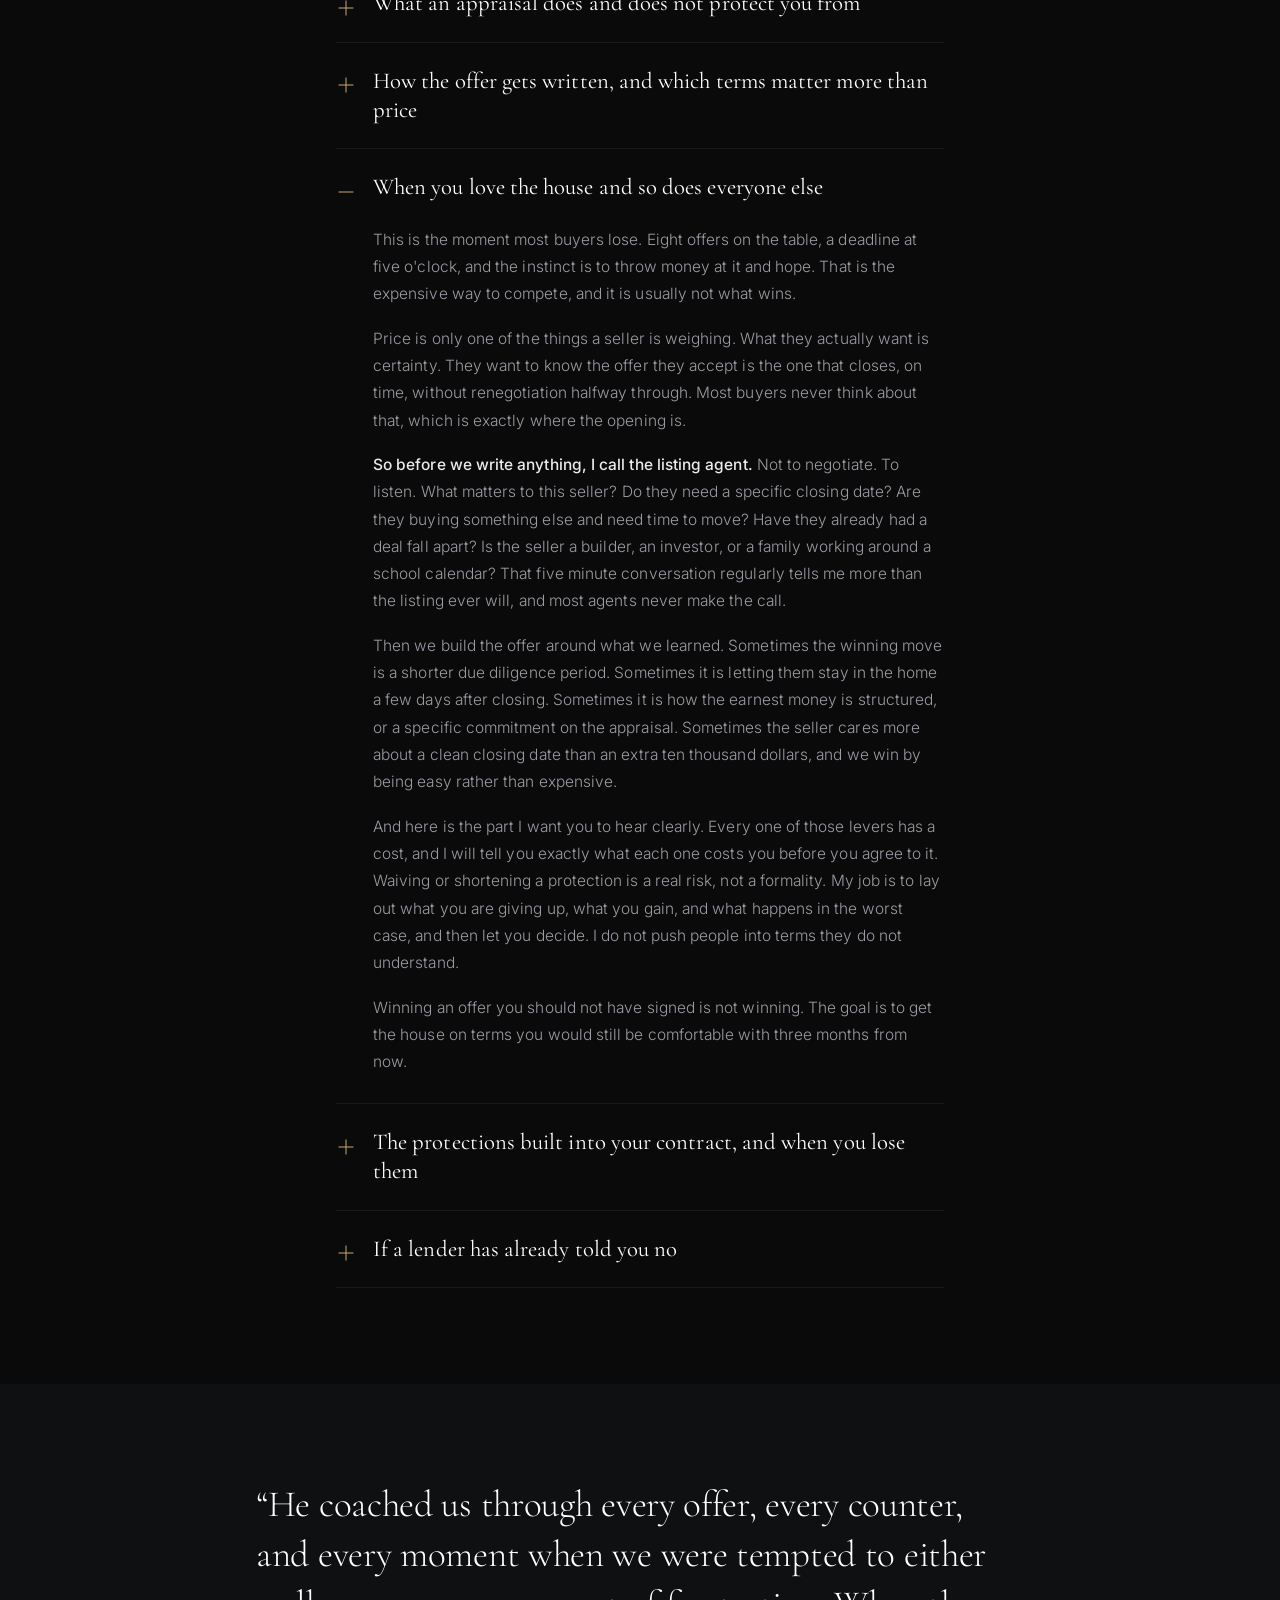
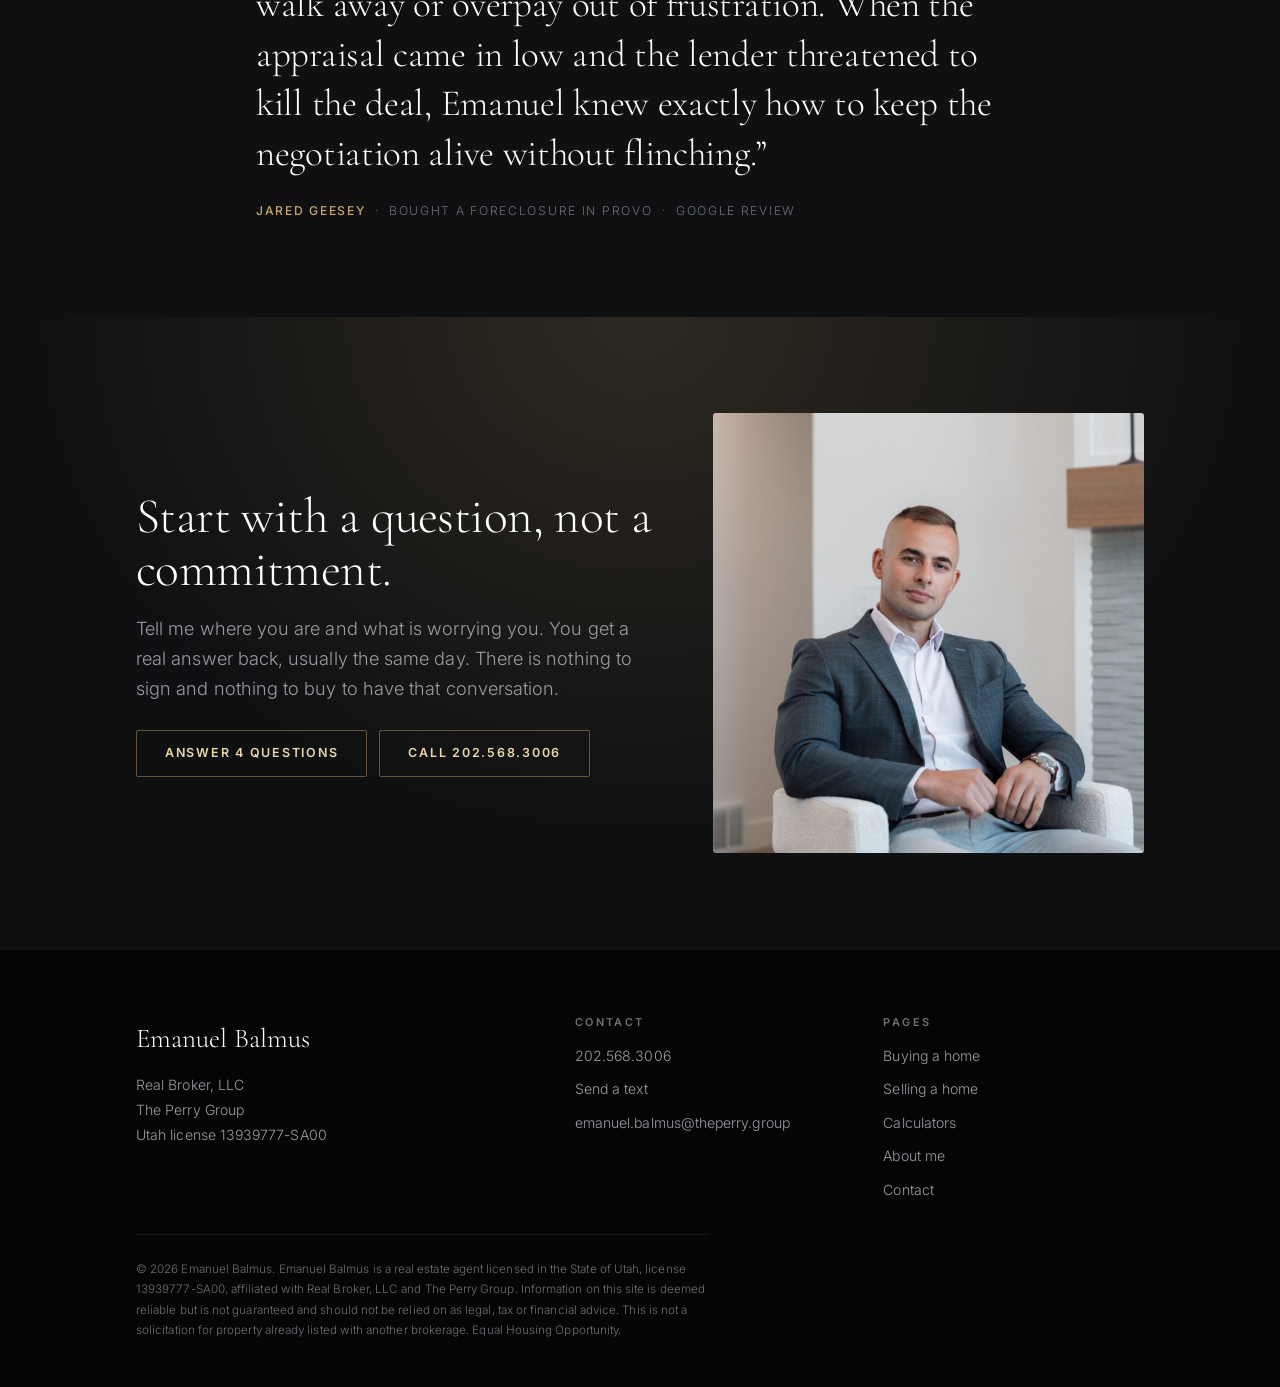
==== commit 5cc8d737: "Add files via upload" ====
--- a/buyers.html
+++ b/buyers.html
@@ -5,7 +5,7 @@
 <meta name="viewport" content="width=device-width, initial-scale=1, viewport-fit=cover">
 <title>Buying a home in Utah | Emanuel Balmus</title>
 <meta name="description" content="What a house is actually worth, what due diligence is really for, what an appraisal does not protect you from, and how to win a multiple offer without overpaying.">
-<meta name="theme-color" content="#F7F6F3">
+<meta name="theme-color" content="#0A0A0B">
 
 <meta property="og:type" content="article">
 <meta property="og:title" content="Buying a home in Utah | Emanuel Balmus">
@@ -13,9 +13,9 @@
 
 <link rel="preconnect" href="https://fonts.googleapis.com">
 <link rel="preconnect" href="https://fonts.gstatic.com" crossorigin>
-<link href="https://fonts.googleapis.com/css2?family=IBM+Plex+Sans:wght@400;500;600&family=Newsreader:ital,opsz,wght@0,6..72,300;0,6..72,400;0,6..72,500;1,6..72,400&display=swap" rel="stylesheet">
+<link href="https://fonts.googleapis.com/css2?family=Cormorant+Garamond:wght@300;400;500;600&family=Inter:wght@300;400;500;600;700&display=swap" rel="stylesheet">
 <link rel="stylesheet" href="assets/site.css">
-<link rel="icon" href="data:image/svg+xml,%3Csvg xmlns='http://www.w3.org/2000/svg' viewBox='0 0 64 64'%3E%3Crect width='64' height='64' fill='%230B5563'/%3E%3Ctext x='32' y='44' font-family='Georgia,serif' font-size='32' fill='%23F7F6F3' text-anchor='middle'%3EEB%3C/text%3E%3C/svg%3E">
+<link rel="icon" href="data:image/svg+xml,%3Csvg xmlns='http://www.w3.org/2000/svg' viewBox='0 0 64 64'%3E%3Crect width='64' height='64' fill='%230A0A0B'/%3E%3Ctext x='32' y='44' font-family='Georgia,serif' font-size='32' fill='%23C9A66B' text-anchor='middle'%3EEB%3C/text%3E%3C/svg%3E">
 </head>
 
 <body>
--- a/assets/site.css
+++ b/assets/site.css
@@ -1,29 +1,44 @@
 /* ===========================================================
-   Emanuel Balmus — shared stylesheet
-   Palette, type and layout primitives for every page.
+   Emanuel Balmus — shared stylesheet (dark edition)
+   Same class names as before, so every page works unchanged.
+   Swap this one file and the whole site changes theme.
    =========================================================== */
 
+@import url('https://fonts.googleapis.com/css2?family=Cormorant+Garamond:wght@300;400;500;600&family=Inter:wght@300;400;500;600;700&display=swap');
+
 :root{
-  --paper:#F7F6F3;
-  --paper-2:#EFEEE9;
-  --wash:#E7EDED;
-  --ink:#15181A;
-  --graphite:#4E565B;
-  --quiet:#7C858A;
-  --rule:#DBD8D1;
-  --rule-soft:#E6E3DC;
-  --signal:#0B5563;
-  --signal-deep:#083F4A;
-  --signal-tint:#D8E6E8;
-  --flag:#8C3A2B;
-
-  --serif:'Newsreader',Charter,'Iowan Old Style','Palatino Linotype',Palatino,Georgia,serif;
-  --sans:'IBM Plex Sans',-apple-system,BlinkMacSystemFont,'Segoe UI',Roboto,Helvetica,Arial,sans-serif;
+  /* Surfaces, darkest to lightest */
+  --paper:#0A0A0B;
+  --wash:#0F1012;
+  --paper-2:#141518;
+  --surface:#191B1F;
+
+  /* Type */
+  --ink:#EDEBE7;
+  --graphite:#9B9CA3;
+  --quiet:#6E7076;
+
+  /* Lines */
+  --rule:rgba(255,255,255,.12);
+  --rule-soft:rgba(255,255,255,.065);
+
+  /* Gold accent */
+  --signal:#C9A66B;
+  --signal-deep:#A8874B;
+  --signal-hi:#EBD6AC;
+  --signal-tint:rgba(201,166,107,.13);
+
+  --flag:#E27E76;
+
+  --serif:'Cormorant Garamond','Hoefler Text',Didot,Georgia,'Times New Roman',serif;
+  --sans:'Inter',-apple-system,BlinkMacSystemFont,'Segoe UI',Roboto,Helvetica,Arial,sans-serif;
 
   --wrap:1120px;
   --narrow:720px;
   --pad:clamp(20px,5vw,56px);
-  --ease:cubic-bezier(.2,.6,.3,1);
+  --ease:cubic-bezier(.22,.61,.36,1);
+
+  color-scheme:dark;
 }
 
 *,*::before,*::after{box-sizing:border-box;}
@@ -33,82 +48,101 @@
   margin:0;
   background:var(--paper);
   color:var(--ink);
-  font-family:var(--serif);
-  font-size:19px;
-  line-height:1.62;
-  font-weight:400;
+  font-family:var(--sans);
+  font-size:17px;
+  line-height:1.68;
+  font-weight:300;
+  letter-spacing:.004em;
   -webkit-font-smoothing:antialiased;
   -moz-osx-font-smoothing:grayscale;
-}
-
-img{max-width:100%;display:block;}
+  overflow-x:hidden;
+}
+
+img{max-width:100%;height:auto;display:block;}
 p{margin:0 0 1.1em;}
-h1,h2,h3,h4{margin:0;font-weight:500;line-height:1.14;letter-spacing:-.012em;}
-a{color:var(--signal);text-decoration:none;}
+h1,h2,h3,h4{margin:0;font-weight:400;line-height:1.14;letter-spacing:-.008em;}
+a{color:var(--signal-hi);text-decoration:none;}
 a:hover{text-decoration:underline;text-underline-offset:3px;}
 button,input,select,textarea{font:inherit;color:inherit;}
 hr{border:0;border-top:1px solid var(--rule);margin:0;}
-::selection{background:var(--signal-tint);color:var(--ink);}
+::selection{background:var(--signal);color:#0A0A0B;}
 :focus-visible{outline:2px solid var(--signal);outline-offset:3px;border-radius:2px;}
 
 .wrap{width:100%;max-width:var(--wrap);margin-inline:auto;padding-inline:var(--pad);}
 .narrow{max-width:var(--narrow);}
 .skip{position:absolute;left:-9999px;}
-.skip:focus{left:12px;top:12px;background:var(--ink);color:var(--paper);padding:10px 16px;z-index:200;}
+.skip:focus{left:12px;top:12px;background:var(--signal);color:#0A0A0B;padding:10px 16px;z-index:200;}
 
 /* ---------- Type scale ---------- */
-.d1{font-size:clamp(2.45rem,5.4vw,4.1rem);line-height:1.04;letter-spacing:-.022em;font-weight:400;}
-.d2{font-size:clamp(1.95rem,3.6vw,2.9rem);line-height:1.1;letter-spacing:-.018em;font-weight:400;}
-.d3{font-size:clamp(1.35rem,2.1vw,1.72rem);line-height:1.2;font-weight:500;}
-.lede{font-size:clamp(1.08rem,1.5vw,1.22rem);color:var(--graphite);line-height:1.6;}
-.small{font-family:var(--sans);font-size:.83rem;line-height:1.55;color:var(--quiet);letter-spacing:.005em;}
+.d1{
+  font-family:var(--serif);font-weight:300;
+  font-size:clamp(2.6rem,6vw,4.5rem);line-height:1.03;letter-spacing:-.015em;color:#fff;
+}
+.d2{
+  font-family:var(--serif);font-weight:300;
+  font-size:clamp(2.05rem,4.2vw,3.1rem);line-height:1.08;letter-spacing:-.012em;color:#fff;
+}
+.d3{font-family:var(--serif);font-weight:400;font-size:clamp(1.5rem,2.4vw,1.95rem);line-height:1.18;color:#fff;}
+.lede{font-size:clamp(1.02rem,1.5vw,1.14rem);color:var(--graphite);line-height:1.66;font-weight:300;}
+.small{font-size:.82rem;line-height:1.55;color:var(--quiet);}
 .kicker{
-  font-family:var(--sans);font-size:.78rem;font-weight:600;letter-spacing:.02em;
-  color:var(--signal);margin:0 0 14px;
-}
+  font-size:.72rem;font-weight:500;letter-spacing:.24em;text-transform:uppercase;
+  color:var(--signal);margin:0 0 16px;display:flex;align-items:center;gap:12px;
+}
+.kicker::before{content:"";width:26px;height:1px;background:var(--signal);opacity:.75;flex:none;}
 
 /* ---------- Buttons ---------- */
 .btn{
   display:inline-flex;align-items:center;justify-content:center;gap:9px;
-  font-family:var(--sans);font-size:.93rem;font-weight:600;letter-spacing:.005em;
-  padding:14px 26px;border:1.5px solid var(--signal);border-radius:3px;
+  font-family:var(--sans);font-size:.78rem;font-weight:600;letter-spacing:.14em;text-transform:uppercase;
+  padding:15px 28px;border:1px solid transparent;border-radius:2px;
   cursor:pointer;background:none;text-align:center;line-height:1.2;
-  transition:background .2s var(--ease),color .2s var(--ease),border-color .2s var(--ease);
+  transition:all .3s var(--ease);
 }
 .btn:hover{text-decoration:none;}
-.btn-solid{background:var(--signal);color:var(--paper);}
-.btn-solid:hover{background:var(--signal-deep);border-color:var(--signal-deep);}
-.btn-line{color:var(--signal);}
-.btn-line:hover{background:var(--signal-tint);}
-.btn-pale{border-color:rgba(255,255,255,.5);color:#fff;}
-.btn-pale:hover{background:rgba(255,255,255,.14);}
-.btn[disabled]{opacity:.45;cursor:not-allowed;}
+.btn-solid{
+  background:linear-gradient(135deg,var(--signal-hi),var(--signal) 45%,var(--signal-deep));
+  color:#141005;box-shadow:0 10px 30px -14px rgba(201,166,107,.7);
+}
+.btn-solid:hover{filter:brightness(1.08);transform:translateY(-2px);box-shadow:0 16px 36px -14px rgba(201,166,107,.85);}
+.btn-line{border-color:rgba(255,255,255,.22);color:var(--ink);}
+.btn-line:hover{border-color:var(--signal);color:var(--signal-hi);background:var(--signal-tint);}
+.btn-pale{border-color:rgba(201,166,107,.45);color:var(--signal-hi);}
+.btn-pale:hover{border-color:var(--signal);background:var(--signal-tint);}
+.btn[disabled]{opacity:.45;cursor:not-allowed;transform:none;}
 
 /* ---------- Header ---------- */
 .site-head{
-  border-bottom:1px solid var(--rule);background:var(--paper);
+  border-bottom:1px solid var(--rule-soft);
+  background:rgba(10,10,11,.86);
+  backdrop-filter:saturate(150%) blur(14px);
+  -webkit-backdrop-filter:saturate(150%) blur(14px);
   position:sticky;top:0;z-index:80;
 }
-.head-in{
-  display:flex;align-items:center;justify-content:space-between;gap:24px;
-  padding-block:14px;
-}
-.mark{display:flex;align-items:baseline;gap:11px;color:var(--ink);}
+.head-in{display:flex;align-items:center;justify-content:space-between;gap:24px;padding-block:15px;}
+.mark{display:flex;align-items:baseline;gap:12px;color:var(--ink);}
 .mark:hover{text-decoration:none;}
-.mark-name{font-family:var(--serif);font-size:1.22rem;font-weight:500;letter-spacing:-.01em;white-space:nowrap;}
-.mark-sub{font-family:var(--sans);font-size:.72rem;color:var(--quiet);white-space:nowrap;}
+.mark-name{
+  font-size:.82rem;font-weight:600;letter-spacing:.2em;text-transform:uppercase;
+  white-space:nowrap;color:#fff;
+}
+.mark-sub{font-size:.66rem;letter-spacing:.14em;text-transform:uppercase;color:var(--quiet);white-space:nowrap;}
 .nav-links{display:flex;align-items:center;gap:26px;}
 .nav-links a{
-  font-family:var(--sans);font-size:.92rem;color:var(--graphite);
-  padding-block:4px;border-bottom:2px solid transparent;
+  font-size:.86rem;color:var(--graphite);padding-block:4px;
+  border-bottom:1px solid transparent;font-weight:400;
 }
 .nav-links a:hover{color:var(--ink);text-decoration:none;border-bottom-color:var(--rule);}
-.nav-links a[aria-current="page"]{color:var(--ink);border-bottom-color:var(--signal);}
+.nav-links a[aria-current="page"]{color:var(--signal-hi);border-bottom-color:var(--signal);}
 .head-cta{display:flex;align-items:center;gap:18px;}
-.head-tel{font-family:var(--sans);font-size:.92rem;color:var(--graphite);white-space:nowrap;}
-.site-head .btn{padding:10px 18px;font-size:.86rem;}
-.menu-btn{display:none;background:none;border:1px solid var(--rule);border-radius:3px;padding:8px 13px;
-  font-family:var(--sans);font-size:.86rem;cursor:pointer;}
+.head-tel{font-size:.84rem;letter-spacing:.08em;color:var(--graphite);white-space:nowrap;}
+.head-tel:hover{color:var(--signal-hi);}
+.site-head .btn{padding:11px 20px;font-size:.7rem;}
+.menu-btn{
+  display:none;background:none;border:1px solid var(--rule);border-radius:2px;padding:9px 14px;
+  font-size:.74rem;font-weight:600;letter-spacing:.12em;text-transform:uppercase;
+  color:var(--ink);cursor:pointer;
+}
 @media(max-width:1000px){ .mark-sub{display:none;} .nav-links{gap:18px;} .head-tel{display:none;} }
 @media(max-width:860px){
   .menu-btn{display:block;}
@@ -118,237 +152,304 @@
     flex-direction:column;align-items:stretch;gap:0;padding:6px var(--pad) 18px;
   }
   .nav-links.open{display:flex;}
-  .nav-links a{padding:13px 0;border-bottom:1px solid var(--rule-soft);font-size:1rem;}
-  .nav-links a[aria-current="page"]{border-bottom-color:var(--signal);}
+  .nav-links a{padding:14px 0;border-bottom:1px solid var(--rule-soft);font-size:.98rem;}
   .site-head .btn{display:none;}
 }
 
 /* ---------- Sections ---------- */
-.band{padding-block:clamp(56px,7vw,96px);}
-.band-tight{padding-block:clamp(38px,4.5vw,58px);}
+.band{padding-block:clamp(60px,7.5vw,104px);position:relative;}
+.band-tight{padding-block:clamp(34px,4vw,52px);}
 .band-wash{background:var(--wash);}
 .band-paper2{background:var(--paper-2);}
-.band-ink{background:var(--ink);color:#E9E7E2;}
-.band-ink .d2,.band-ink .d1{color:#fff;}
-.band-ink .lede{color:#B9BDBE;}
-.band-ink a{color:#9FD2DB;}
 .band + .band{border-top:1px solid var(--rule-soft);}
-.band-wash + .band,.band + .band-wash,.band-ink + .band{border-top:0;}
+.band-wash + .band,.band + .band-wash,.band-ink + .band,.band + .band-paper2{border-top:0;}
+
+/* Gold-lit closing band */
+.band-ink{background:var(--wash);position:relative;overflow:hidden;}
+.band-ink::before{
+  content:"";position:absolute;inset:0;pointer-events:none;
+  background:radial-gradient(72% 125% at 50% 0%,rgba(201,166,107,.17),transparent 66%);
+}
+.band-ink > .wrap{position:relative;z-index:1;}
 
 .sec-head{max-width:640px;margin-bottom:clamp(30px,3.6vw,46px);}
 .sec-head .d2{margin-bottom:14px;}
 
 /* ---------- Hero ---------- */
-.hero{padding-block:clamp(42px,5vw,74px);}
+.hero{padding-block:clamp(48px,5.5vw,82px);overflow:hidden;}
+.hero::before{
+  content:"";position:absolute;inset:0;z-index:0;pointer-events:none;
+  background:
+    radial-gradient(120% 85% at 80% 4%,rgba(201,166,107,.17),transparent 58%),
+    radial-gradient(90% 70% at 6% 96%,rgba(94,116,160,.13),transparent 62%),
+    linear-gradient(180deg,#121317 0%,#0C0D10 46%,#0A0A0B 100%);
+}
+.hero::after{
+  content:"";position:absolute;inset:0;z-index:0;pointer-events:none;opacity:.28;
+  mix-blend-mode:overlay;
+  background-image:url("data:image/svg+xml,%3Csvg xmlns='http://www.w3.org/2000/svg' width='160' height='160'%3E%3Cfilter id='n'%3E%3CfeTurbulence type='fractalNoise' baseFrequency='.85' numOctaves='3'/%3E%3C/filter%3E%3Crect width='160' height='160' filter='url(%23n)' opacity='.5'/%3E%3C/svg%3E");
+}
+.hero > .wrap{position:relative;z-index:2;}
 .hero-grid{display:grid;grid-template-columns:1.02fr .98fr;gap:clamp(34px,5vw,68px);align-items:start;}
-.hero-copy .d1{margin-bottom:20px;}
-.hero-copy .lede{margin-bottom:26px;max-width:36ch;}
-.hero-actions{display:flex;flex-wrap:wrap;gap:12px;margin-bottom:30px;}
-.hero-figure{margin:0;}
-.hero-figure img{width:100%;border-radius:3px;}
-.hero-figure figcaption{margin-top:10px;}
+.hero-copy .d1{margin-bottom:22px;}
+.hero-copy .lede{margin-bottom:28px;max-width:38ch;}
+.hero-actions{display:flex;flex-wrap:wrap;gap:12px;margin-bottom:32px;}
 @media(max-width:940px){ .hero-grid{grid-template-columns:1fr;gap:34px;} .hero-copy .lede{max-width:none;} }
 
 /* ---------- Fact row ---------- */
 .facts{display:flex;flex-wrap:wrap;gap:0;border-top:1px solid var(--rule);}
-.fact{flex:1 1 180px;padding:18px 24px 18px 0;border-right:1px solid var(--rule);}
+.fact{flex:1 1 180px;padding:18px 24px 18px 0;border-right:1px solid var(--rule-soft);}
 .fact:last-child{border-right:0;}
-.fact b{display:block;font-family:var(--sans);font-size:1.5rem;font-weight:600;letter-spacing:-.02em;color:var(--ink);line-height:1.1;}
-.fact span{display:block;font-family:var(--sans);font-size:.82rem;color:var(--quiet);margin-top:5px;}
-@media(max-width:620px){ .fact{flex:1 1 100%;border-right:0;border-bottom:1px solid var(--rule-soft);padding-right:0;} .fact:last-child{border-bottom:0;} }
+.fact b{
+  display:block;font-family:var(--serif);font-size:2rem;font-weight:400;
+  letter-spacing:-.01em;color:var(--signal-hi);line-height:1.1;
+}
+.fact b a{color:inherit;}
+.fact span{display:block;font-size:.78rem;color:var(--quiet);margin-top:6px;line-height:1.5;}
+@media(max-width:620px){
+  .fact{flex:1 1 100%;border-right:0;border-bottom:1px solid var(--rule-soft);padding-right:0;}
+  .fact:last-child{border-bottom:0;}
+}
 
 /* ---------- Credential strip ---------- */
-.strip{border-block:1px solid var(--rule);background:var(--paper-2);}
+.strip{border-block:1px solid var(--rule-soft);background:var(--wash);}
 .strip-in{
-  display:flex;flex-wrap:wrap;gap:10px 40px;align-items:baseline;
-  padding-block:16px;font-family:var(--sans);font-size:.83rem;color:var(--quiet);
-}
-.strip-in b{color:var(--graphite);font-weight:600;}
+  display:flex;flex-wrap:wrap;gap:10px 44px;align-items:baseline;padding-block:18px;
+  font-size:.7rem;letter-spacing:.2em;text-transform:uppercase;color:var(--quiet);
+}
+.strip-in b{color:var(--signal);font-weight:500;}
 
 /* ---------- Pull quote ---------- */
-.pull{max-width:860px;}
-.pull blockquote{margin:0;font-size:clamp(1.3rem,2.3vw,1.85rem);line-height:1.38;letter-spacing:-.012em;}
-.pull cite{
-  display:block;font-style:normal;font-family:var(--sans);font-size:.86rem;
-  color:var(--quiet);margin-top:20px;
-}
-.pull cite b{color:var(--graphite);font-weight:600;}
+.pull{max-width:880px;}
+.pull blockquote{
+  margin:0;font-family:var(--serif);font-weight:300;
+  font-size:clamp(1.55rem,2.9vw,2.35rem);line-height:1.34;letter-spacing:-.008em;color:#fff;
+}
+.pull cite{display:block;font-style:normal;font-size:.76rem;letter-spacing:.14em;
+  text-transform:uppercase;color:var(--quiet);margin-top:22px;}
+.pull cite b{color:var(--signal);font-weight:500;}
 
 /* ---------- Review cards ---------- */
 .reviews{display:grid;grid-template-columns:repeat(auto-fit,minmax(300px,1fr));gap:0;border-top:1px solid var(--rule);}
-.review{padding:26px 28px 26px 0;border-right:1px solid var(--rule-soft);}
+.review{padding:28px 30px 28px 0;border-right:1px solid var(--rule-soft);}
 .review:last-child{border-right:0;}
-.review p{font-size:1.02rem;line-height:1.56;color:var(--graphite);}
+.review p{font-family:var(--serif);font-size:1.22rem;line-height:1.5;color:var(--graphite);font-weight:300;}
 .review p:first-of-type{color:var(--ink);}
-.review cite{display:block;font-style:normal;font-family:var(--sans);font-size:.82rem;color:var(--quiet);margin-top:14px;}
-.review cite b{color:var(--graphite);font-weight:600;}
-.stars{font-family:var(--sans);font-size:.8rem;letter-spacing:.18em;color:var(--signal);margin-bottom:12px;}
-@media(max-width:900px){ .review{border-right:0;border-bottom:1px solid var(--rule-soft);padding-right:0;} .review:last-child{border-bottom:0;} }
+.review cite{display:block;font-style:normal;font-size:.72rem;letter-spacing:.14em;
+  text-transform:uppercase;color:var(--quiet);margin-top:18px;}
+.review cite b{color:var(--signal);font-weight:500;}
+.review p.stars{font-family:var(--sans);font-size:.8rem;letter-spacing:.2em;color:var(--signal);margin-bottom:14px;}
+@media(max-width:900px){
+  .review{border-right:0;border-bottom:1px solid var(--rule-soft);padding-right:0;}
+  .review:last-child{border-bottom:0;}
+}
 
 /* ---------- Columns ---------- */
 .cols{display:grid;grid-template-columns:repeat(auto-fit,minmax(260px,1fr));gap:clamp(26px,3.4vw,46px);}
-.col h3{font-size:1.14rem;margin-bottom:10px;}
-.col p{font-size:1rem;color:var(--graphite);margin:0;}
-.col-rule{border-top:2px solid var(--ink);padding-top:16px;}
+.col h3{font-size:1.06rem;font-weight:600;margin-bottom:11px;letter-spacing:.005em;color:#fff;}
+.col p{font-size:.95rem;color:var(--graphite);margin:0;line-height:1.72;}
+.col-rule{border-top:1px solid var(--signal);padding-top:18px;}
 
 /* ---------- Split (image + text) ---------- */
 .split{display:grid;grid-template-columns:1fr 1fr;gap:clamp(30px,4.5vw,64px);align-items:center;}
 .split-wide{grid-template-columns:1.15fr .85fr;}
-.split img{width:100%;border-radius:3px;}
+.split img{width:100%;border-radius:2px;}
 @media(max-width:860px){ .split,.split-wide{grid-template-columns:1fr;} }
 
 /* ---------- Photo row ---------- */
 .photo-row{display:grid;grid-template-columns:repeat(auto-fit,minmax(230px,1fr));gap:12px;}
 .photo-row figure{margin:0;}
-.photo-row img{width:100%;height:230px;object-fit:cover;border-radius:3px;}
+.photo-row img{width:100%;height:230px;object-fit:cover;border-radius:2px;}
 .photo-row figcaption{margin-top:8px;}
 
-/* ---------- Disclosure list (buyers/sellers/FAQ) ---------- */
+/* ---------- Disclosure list ---------- */
 .discl{border-top:1px solid var(--rule);}
 .discl details{border-bottom:1px solid var(--rule-soft);}
 .discl summary{
   cursor:pointer;list-style:none;display:flex;gap:18px;align-items:flex-start;
-  padding:22px 0;font-size:1.16rem;font-weight:500;line-height:1.3;
+  padding:24px 0;font-family:var(--serif);font-size:1.42rem;font-weight:400;line-height:1.26;color:#fff;
+  transition:color .25s var(--ease);
 }
 .discl summary::-webkit-details-marker{display:none;}
-.discl summary:hover{color:var(--signal);}
-.discl .sign{
-  flex:none;width:19px;height:19px;margin-top:5px;position:relative;
-}
+.discl summary:hover{color:var(--signal-hi);}
+.discl .sign{flex:none;width:19px;height:19px;margin-top:9px;position:relative;}
 .discl .sign::before,.discl .sign::after{
-  content:"";position:absolute;background:var(--signal);
-  left:50%;top:50%;transform:translate(-50%,-50%);
-}
-.discl .sign::before{width:15px;height:1.5px;}
-.discl .sign::after{width:1.5px;height:15px;transition:transform .22s var(--ease);}
+  content:"";position:absolute;background:var(--signal);left:50%;top:50%;
+  transform:translate(-50%,-50%);
+}
+.discl .sign::before{width:15px;height:1px;}
+.discl .sign::after{width:1px;height:15px;transition:transform .25s var(--ease);}
 .discl details[open] .sign::after{transform:translate(-50%,-50%) scaleY(0);}
-.discl .answer{padding:0 0 26px 37px;max-width:68ch;}
-.discl .answer p{font-size:1.04rem;color:var(--graphite);}
+.discl .answer{padding:0 0 28px 37px;max-width:70ch;}
+.discl .answer p{font-size:.97rem;color:var(--graphite);line-height:1.76;}
 .discl .answer p:last-child{margin-bottom:0;}
-.discl .answer strong{color:var(--ink);font-weight:600;}
+.discl .answer strong{color:var(--ink);font-weight:500;}
 @media(max-width:620px){ .discl .answer{padding-left:0;} }
 
 /* ---------- Prose ---------- */
-.prose{max-width:34em;}
-.prose p{margin-bottom:1.25em;}
-.prose p.opener{font-size:clamp(1.25rem,2vw,1.5rem);line-height:1.42;color:var(--ink);}
-.prose h2{font-size:1.5rem;margin:2em 0 .6em;}
-.prose figure{margin:2.4em 0;}
-.prose figure img{width:100%;border-radius:3px;}
-.prose figcaption{margin-top:9px;}
+.prose{max-width:38em;}
+.prose p{margin-bottom:1.3em;color:var(--graphite);line-height:1.8;}
+.prose p.opener{
+  font-family:var(--serif);font-size:clamp(1.65rem,3vw,2.3rem);line-height:1.3;
+  color:#fff;font-weight:300;margin-bottom:1em;
+}
+.prose h2{font-family:var(--serif);font-size:clamp(1.65rem,2.6vw,2.1rem);font-weight:400;
+  color:#fff;margin:2.1em 0 .65em;}
+.prose figure{margin:2.6em 0;}
+.prose figure img{width:100%;max-height:560px;object-fit:cover;object-position:center 28%;border-radius:2px;}
+.prose figcaption{margin-top:10px;}
 
 /* ---------- Form card ---------- */
 .formcard{
-  background:#fff;border:1px solid var(--rule);border-radius:4px;
-  padding:clamp(22px,2.8vw,34px);
-}
-.formcard h2{font-size:1.42rem;margin-bottom:6px;}
-.formcard .small{margin:0 0 20px;}
-.prog{display:flex;align-items:center;gap:7px;margin-bottom:24px;}
-.prog i{flex:1;height:3px;background:var(--rule);border-radius:2px;overflow:hidden;}
-.prog i.on{background:var(--signal);}
-.prog span{font-family:var(--sans);font-size:.76rem;color:var(--quiet);white-space:nowrap;margin-left:4px;}
+  position:relative;
+  background:linear-gradient(168deg,var(--surface) 0%,#121316 100%);
+  border:1px solid var(--rule);border-radius:2px;
+  padding:clamp(24px,3vw,38px);
+  box-shadow:0 40px 90px -42px rgba(0,0,0,.9);
+}
+.formcard::before{
+  content:"";position:absolute;inset:-1px -1px auto -1px;height:2px;
+  background:linear-gradient(90deg,transparent,var(--signal),transparent);opacity:.85;
+}
+.formcard h2{font-family:var(--serif);font-size:1.85rem;font-weight:400;margin-bottom:7px;color:#fff;}
+.formcard .small{margin:0 0 22px;}
+.prog{display:flex;align-items:center;gap:7px;margin-bottom:26px;}
+.prog i{flex:1;height:2px;background:rgba(255,255,255,.1);border-radius:2px;overflow:hidden;}
+.prog i.on{background:linear-gradient(90deg,var(--signal-deep),var(--signal-hi));}
+.prog span{font-size:.68rem;letter-spacing:.18em;text-transform:uppercase;color:var(--quiet);
+  white-space:nowrap;margin-left:5px;}
 
 .step{display:block;}
 .js .step{display:none;}
-.js .step.on{display:block;animation:stepIn .3s var(--ease);}
-@keyframes stepIn{from{opacity:0;transform:translateY(6px);}to{opacity:1;transform:none;}}
+.js .step.on{display:block;animation:stepIn .34s var(--ease);}
+@keyframes stepIn{from{opacity:0;transform:translateY(8px);}to{opacity:1;transform:none;}}
 .no-js .step + .step{margin-top:30px;padding-top:26px;border-top:1px solid var(--rule-soft);}
 
 .fgroup{margin-bottom:22px;}
 .step > .fgroup:last-of-type{margin-bottom:0;}
-.flabel{
-  display:block;font-family:var(--sans);font-size:.88rem;font-weight:600;
-  color:var(--ink);margin-bottom:11px;
-}
-.flabel .opt{font-weight:400;color:var(--quiet);}
+.flabel{display:block;font-size:.72rem;font-weight:500;letter-spacing:.16em;text-transform:uppercase;
+  color:var(--graphite);margin-bottom:12px;}
+.flabel .opt{font-weight:300;color:var(--quiet);letter-spacing:.04em;text-transform:none;font-size:.78rem;}
 .branch-head{
-  font-family:var(--sans);font-size:.8rem;font-weight:600;color:var(--quiet);
-  margin:0 0 14px;padding-bottom:8px;border-bottom:1px solid var(--rule-soft);
-}
-.branch{margin-bottom:24px;}
+  font-size:.66rem;font-weight:600;letter-spacing:.22em;text-transform:uppercase;color:var(--signal);
+  margin:0 0 16px;padding-bottom:9px;border-bottom:1px solid var(--rule-soft);
+}
+.branch{margin-bottom:26px;}
 
 .tiles{display:grid;grid-template-columns:1fr 1fr;gap:9px;}
 .tiles input,.chips input{position:absolute;opacity:0;width:0;height:0;pointer-events:none;}
 .tile{
-  display:block;padding:15px 16px;cursor:pointer;background:#fff;
-  border:1px solid var(--rule);border-radius:3px;
-  transition:border-color .18s var(--ease),background .18s var(--ease);
-}
-.tile b{display:block;font-family:var(--sans);font-size:.98rem;font-weight:600;margin-bottom:3px;}
-.tile span{display:block;font-family:var(--sans);font-size:.8rem;color:var(--quiet);line-height:1.4;}
-.tile:hover{border-color:var(--signal);}
-.tiles input:checked + .tile{border-color:var(--signal);background:var(--signal-tint);box-shadow:inset 0 0 0 1px var(--signal);}
-.tiles input:focus-visible + .tile{outline:2px solid var(--signal);outline-offset:2px;}
+  display:block;padding:16px 17px;cursor:pointer;background:rgba(255,255,255,.016);
+  border:1px solid var(--rule);border-radius:2px;transition:all .28s var(--ease);
+}
+.tile b{display:block;font-size:.94rem;font-weight:500;margin-bottom:4px;color:var(--ink);}
+.tile span{display:block;font-size:.76rem;color:var(--quiet);line-height:1.45;}
+.tile:hover{border-color:rgba(201,166,107,.55);background:rgba(201,166,107,.05);transform:translateY(-2px);}
+.tiles input:checked + .tile{
+  border-color:var(--signal);background:var(--signal-tint);
+  box-shadow:inset 0 0 0 1px var(--signal),0 12px 30px -20px rgba(201,166,107,.8);
+}
+.tiles input:checked + .tile b{color:var(--signal-hi);}
+.tiles input:focus-visible + .tile{outline:2px solid var(--signal);outline-offset:3px;}
 @media(max-width:520px){ .tiles{grid-template-columns:1fr;} }
 
 .chips{display:flex;flex-wrap:wrap;gap:7px;}
 .chip{
-  display:inline-block;cursor:pointer;padding:9px 15px;background:#fff;
-  border:1px solid var(--rule);border-radius:999px;
-  font-family:var(--sans);font-size:.87rem;color:var(--graphite);white-space:nowrap;
-  transition:border-color .18s var(--ease),background .18s var(--ease),color .18s var(--ease);
-}
-.chip:hover{border-color:var(--signal);color:var(--ink);}
-.chips input:checked + .chip{border-color:var(--signal);background:var(--signal);color:#fff;}
-.chips input:focus-visible + .chip{outline:2px solid var(--signal);outline-offset:2px;}
+  display:inline-block;cursor:pointer;padding:10px 16px;background:rgba(255,255,255,.014);
+  border:1px solid var(--rule);border-radius:100px;font-size:.84rem;font-weight:300;
+  color:var(--graphite);white-space:nowrap;transition:all .25s var(--ease);
+}
+.chip:hover{border-color:rgba(201,166,107,.5);color:var(--ink);}
+.chips input:checked + .chip{border-color:var(--signal);background:var(--signal-tint);
+  color:var(--signal-hi);font-weight:400;}
+.chips input:focus-visible + .chip{outline:2px solid var(--signal);outline-offset:3px;}
 
 .grid2{display:grid;grid-template-columns:1fr 1fr;gap:12px;}
 @media(max-width:520px){ .grid2{grid-template-columns:1fr;} }
 .inp{
-  width:100%;padding:12px 13px;background:#fff;border:1px solid var(--rule);
-  border-radius:3px;font-family:var(--sans);font-size:.98rem;
-  transition:border-color .18s var(--ease),box-shadow .18s var(--ease);
-}
-.inp::placeholder{color:#AAB1B4;}
-.inp:focus{outline:none;border-color:var(--signal);box-shadow:0 0 0 3px var(--signal-tint);}
-.inp.bad{border-color:var(--flag);box-shadow:0 0 0 3px rgba(140,58,43,.1);}
-textarea.inp{resize:vertical;min-height:84px;line-height:1.55;}
-
-.err{display:none;font-family:var(--sans);font-size:.84rem;color:var(--flag);margin:9px 0 0;}
+  width:100%;padding:13px 14px;background:rgba(255,255,255,.028);
+  border:1px solid var(--rule);border-radius:2px;color:var(--ink);
+  font-size:.95rem;font-weight:300;transition:all .25s var(--ease);
+}
+.inp::placeholder{color:var(--quiet);}
+.inp:hover{border-color:rgba(255,255,255,.2);}
+.inp:focus{outline:none;border-color:var(--signal);background:rgba(201,166,107,.06);
+  box-shadow:0 0 0 3px rgba(201,166,107,.12);}
+.inp.bad{border-color:var(--flag);box-shadow:0 0 0 3px rgba(226,126,118,.13);}
+textarea.inp{resize:vertical;min-height:84px;line-height:1.6;}
+
+.err{display:none;font-size:.8rem;color:var(--flag);margin:10px 0 0;}
 .err.on{display:block;}
-.step-nav{display:flex;align-items:center;gap:10px;margin-top:24px;}
+.step-nav{display:flex;align-items:center;gap:10px;margin-top:26px;}
 .step-nav .btn{flex:1;}
 .back{
-  flex:none !important;background:none;border:0;cursor:pointer;padding:12px 6px 12px 0;
-  font-family:var(--sans);font-size:.88rem;color:var(--quiet);
-}
-.back:hover{color:var(--signal);}
-.fineprint{font-family:var(--sans);font-size:.78rem;color:var(--quiet);line-height:1.5;margin:14px 0 0;}
+  flex:none !important;background:none;border:0;cursor:pointer;padding:13px 6px 13px 0;
+  font-size:.72rem;font-weight:500;letter-spacing:.14em;text-transform:uppercase;color:var(--quiet);
+  transition:color .25s;
+}
+.back:hover{color:var(--signal-hi);}
+.fineprint{font-size:.74rem;color:var(--quiet);line-height:1.6;margin:16px 0 0;}
 .hp{position:absolute !important;left:-9999px !important;height:0 !important;opacity:0 !important;}
 
 .done{display:none;}
-.done.on{display:block;animation:stepIn .35s var(--ease);}
-.done h2{margin-bottom:10px;}
-.done-links{display:flex;flex-wrap:wrap;gap:10px;margin-top:20px;}
+.done.on{display:block;animation:stepIn .4s var(--ease);}
+.done h2{margin-bottom:11px;}
+.done-links{display:flex;flex-wrap:wrap;gap:10px;margin-top:22px;}
 .js .live.off{display:none;}
 
-/* ---------- CTA block ---------- */
+/* ---------- Closing CTA block ---------- */
 .cta-block{display:grid;grid-template-columns:1.1fr .9fr;gap:clamp(26px,4vw,56px);align-items:center;}
-.cta-actions{display:flex;flex-wrap:wrap;gap:12px;margin-top:24px;}
+.cta-actions{display:flex;flex-wrap:wrap;gap:12px;margin-top:26px;}
+.cta-block figure img{width:100%;max-height:440px;object-fit:cover;object-position:center 22%;border-radius:2px;}
 @media(max-width:800px){ .cta-block{grid-template-columns:1fr;} }
 
 /* ---------- Footer ---------- */
-.site-foot{background:var(--ink);color:#B9BDBE;font-family:var(--sans);font-size:.9rem;padding-block:clamp(40px,5vw,60px) 34px;}
-.site-foot a{color:#CFD3D4;}
-.site-foot a:hover{color:#fff;}
-.foot-grid{display:grid;grid-template-columns:1.5fr 1fr 1fr;gap:clamp(24px,4vw,48px);padding-bottom:30px;}
+.site-foot{
+  background:#050506;border-top:1px solid var(--rule-soft);
+  color:var(--graphite);font-size:.88rem;padding-block:clamp(44px,5.5vw,66px) 34px;
+}
+.site-foot a{color:var(--graphite);}
+.site-foot a:hover{color:var(--signal-hi);}
+.foot-grid{display:grid;grid-template-columns:1.5fr 1fr 1fr;gap:clamp(24px,4vw,48px);padding-bottom:32px;}
 @media(max-width:760px){ .foot-grid{grid-template-columns:1fr 1fr;} }
 @media(max-width:480px){ .foot-grid{grid-template-columns:1fr;} }
-.foot-name{font-family:var(--serif);font-size:1.3rem;color:#fff;margin-bottom:8px;}
-.site-foot h3{font-family:var(--sans);font-size:.82rem;font-weight:600;color:#8D9598;margin-bottom:13px;}
-.foot-list{list-style:none;margin:0;padding:0;display:grid;gap:9px;}
-.foot-legal{border-top:1px solid #2A2F32;padding-top:22px;font-size:.78rem;color:#7D8588;line-height:1.65;max-width:80ch;}
+.foot-name{font-family:var(--serif);font-size:1.7rem;color:#fff;margin-bottom:10px;}
+.site-foot h3{font-size:.68rem;font-weight:600;letter-spacing:.22em;text-transform:uppercase;
+  color:var(--quiet);margin-bottom:15px;}
+.foot-list{list-style:none;margin:0;padding:0;display:grid;gap:10px;}
+.foot-legal{border-top:1px solid var(--rule-soft);padding-top:24px;font-size:.73rem;
+  color:var(--quiet);line-height:1.75;max-width:82ch;}
 
 /* ---------- Utility ---------- */
 .mt0{margin-top:0;}
 .mb0{margin-bottom:0;}
 .stack-sm > * + *{margin-top:10px;}
 .note{
-  border-left:3px solid var(--signal);background:var(--signal-tint);
-  padding:16px 20px;border-radius:0 3px 3px 0;margin:28px 0;
-}
-.note p{margin:0;font-size:1rem;}
+  border-left:2px solid var(--signal);background:var(--signal-tint);
+  padding:18px 22px;border-radius:0 2px 2px 0;margin:30px 0;
+}
+.note p{margin:0;font-size:.96rem;color:var(--ink);}
+
+/* ---------- Calculators page ---------- */
+/* tools.html carries its own <style> after this file, so these need the
+   extra specificity of a body prefix to win. */
+body .out{
+  background:linear-gradient(168deg,var(--surface) 0%,#121316 100%);
+  border:1px solid var(--rule);border-radius:2px;
+}
+body .out .big{font-family:var(--serif);font-size:3rem;font-weight:400;letter-spacing:-.01em;color:var(--signal-hi);}
+body .out .biglabel{font-size:.72rem;letter-spacing:.16em;text-transform:uppercase;color:var(--quiet);margin-top:8px;}
+body .out td{color:var(--graphite);border-bottom-color:var(--rule-soft);}
+body .out td:last-child{color:var(--ink);}
+body .out tr.total td{color:var(--signal-hi);border-top:1px solid var(--signal);font-weight:500;}
+body .out .caveat{color:var(--quiet);}
+body .toc a{background:rgba(255,255,255,.02);border-color:var(--rule);color:var(--graphite);}
+body .toc a:hover{border-color:var(--signal);color:var(--signal-hi);}
+body .calc{border-top-color:var(--rule);}
+body .calc > h2{font-family:var(--serif);font-size:clamp(1.8rem,3vw,2.4rem);font-weight:400;color:#fff;}
+body .calc > p.intro{color:var(--graphite);}
+body .field label{font-size:.78rem;font-weight:500;letter-spacing:.06em;color:var(--graphite);}
+body .field .hint{color:var(--quiet);font-size:.73rem;}
 
 @media(prefers-reduced-motion:reduce){
   *{animation:none !important;transition:none !important;scroll-behavior:auto !important;}
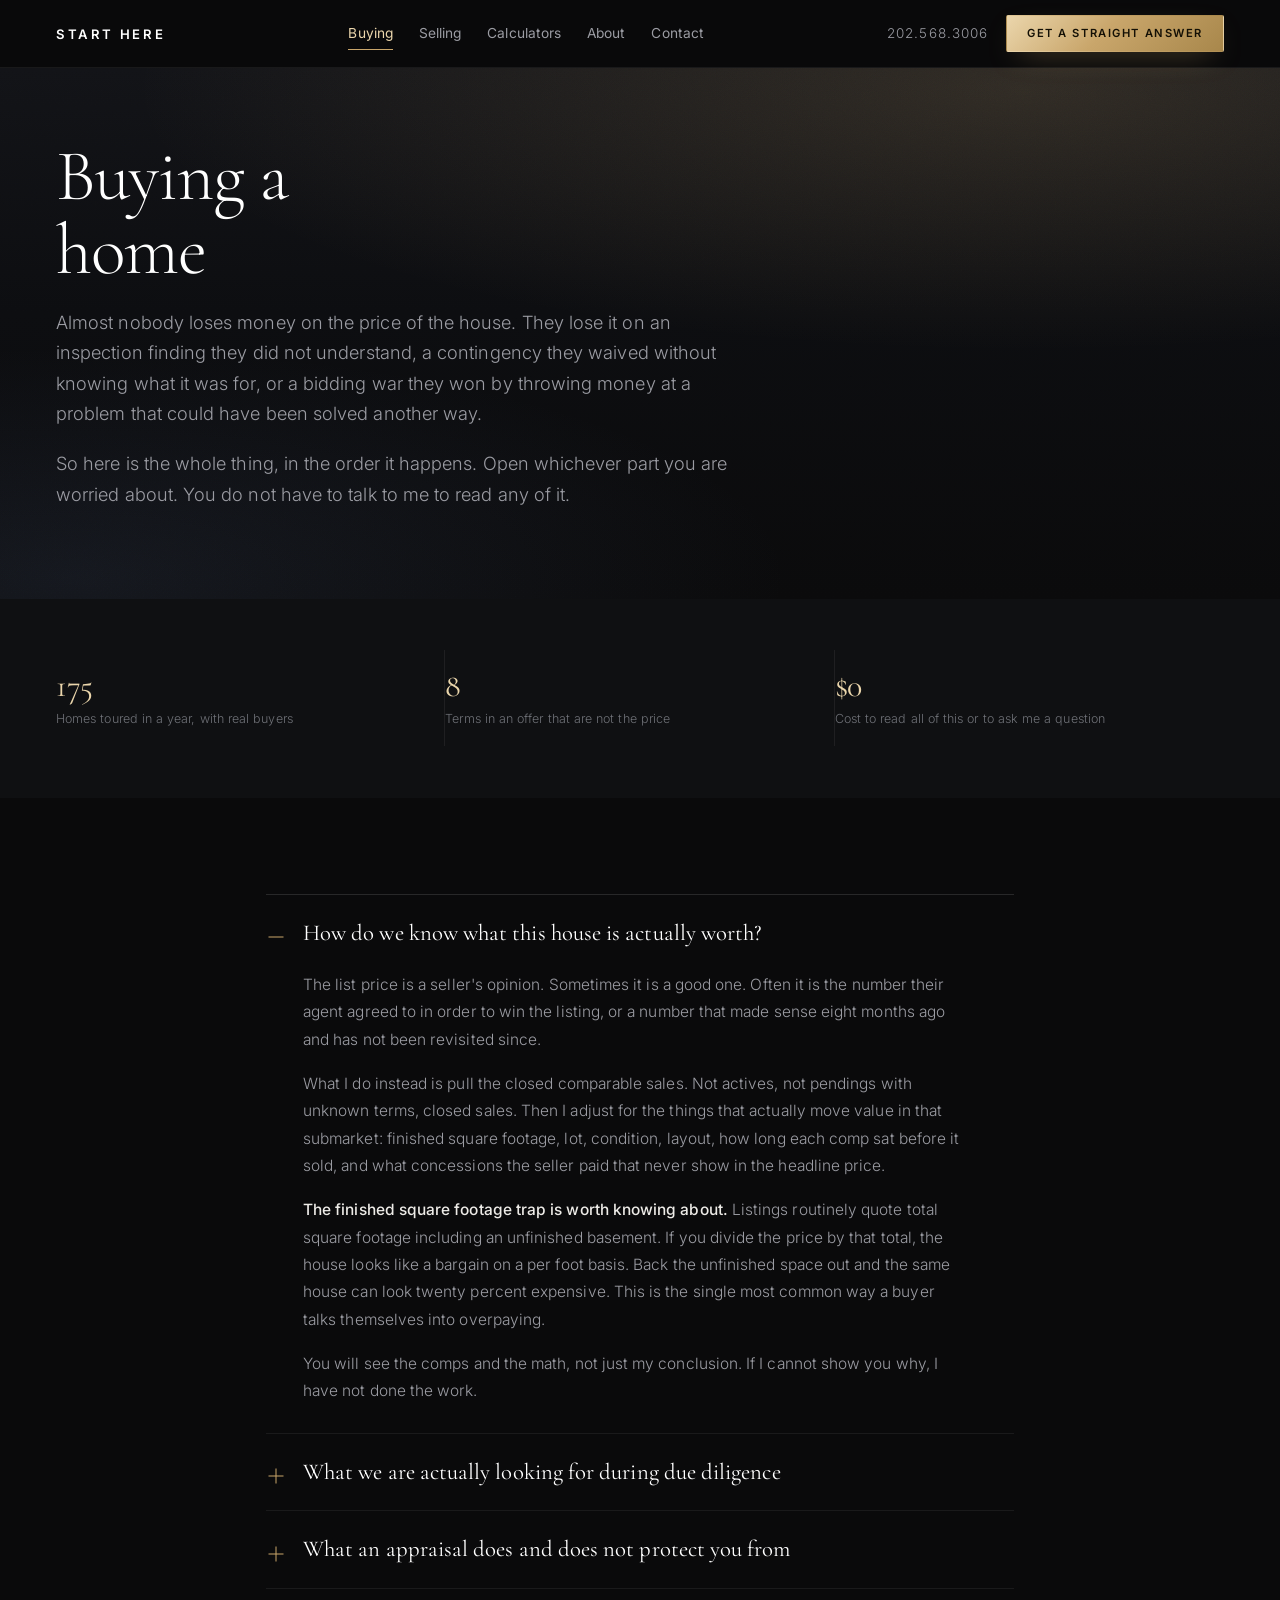
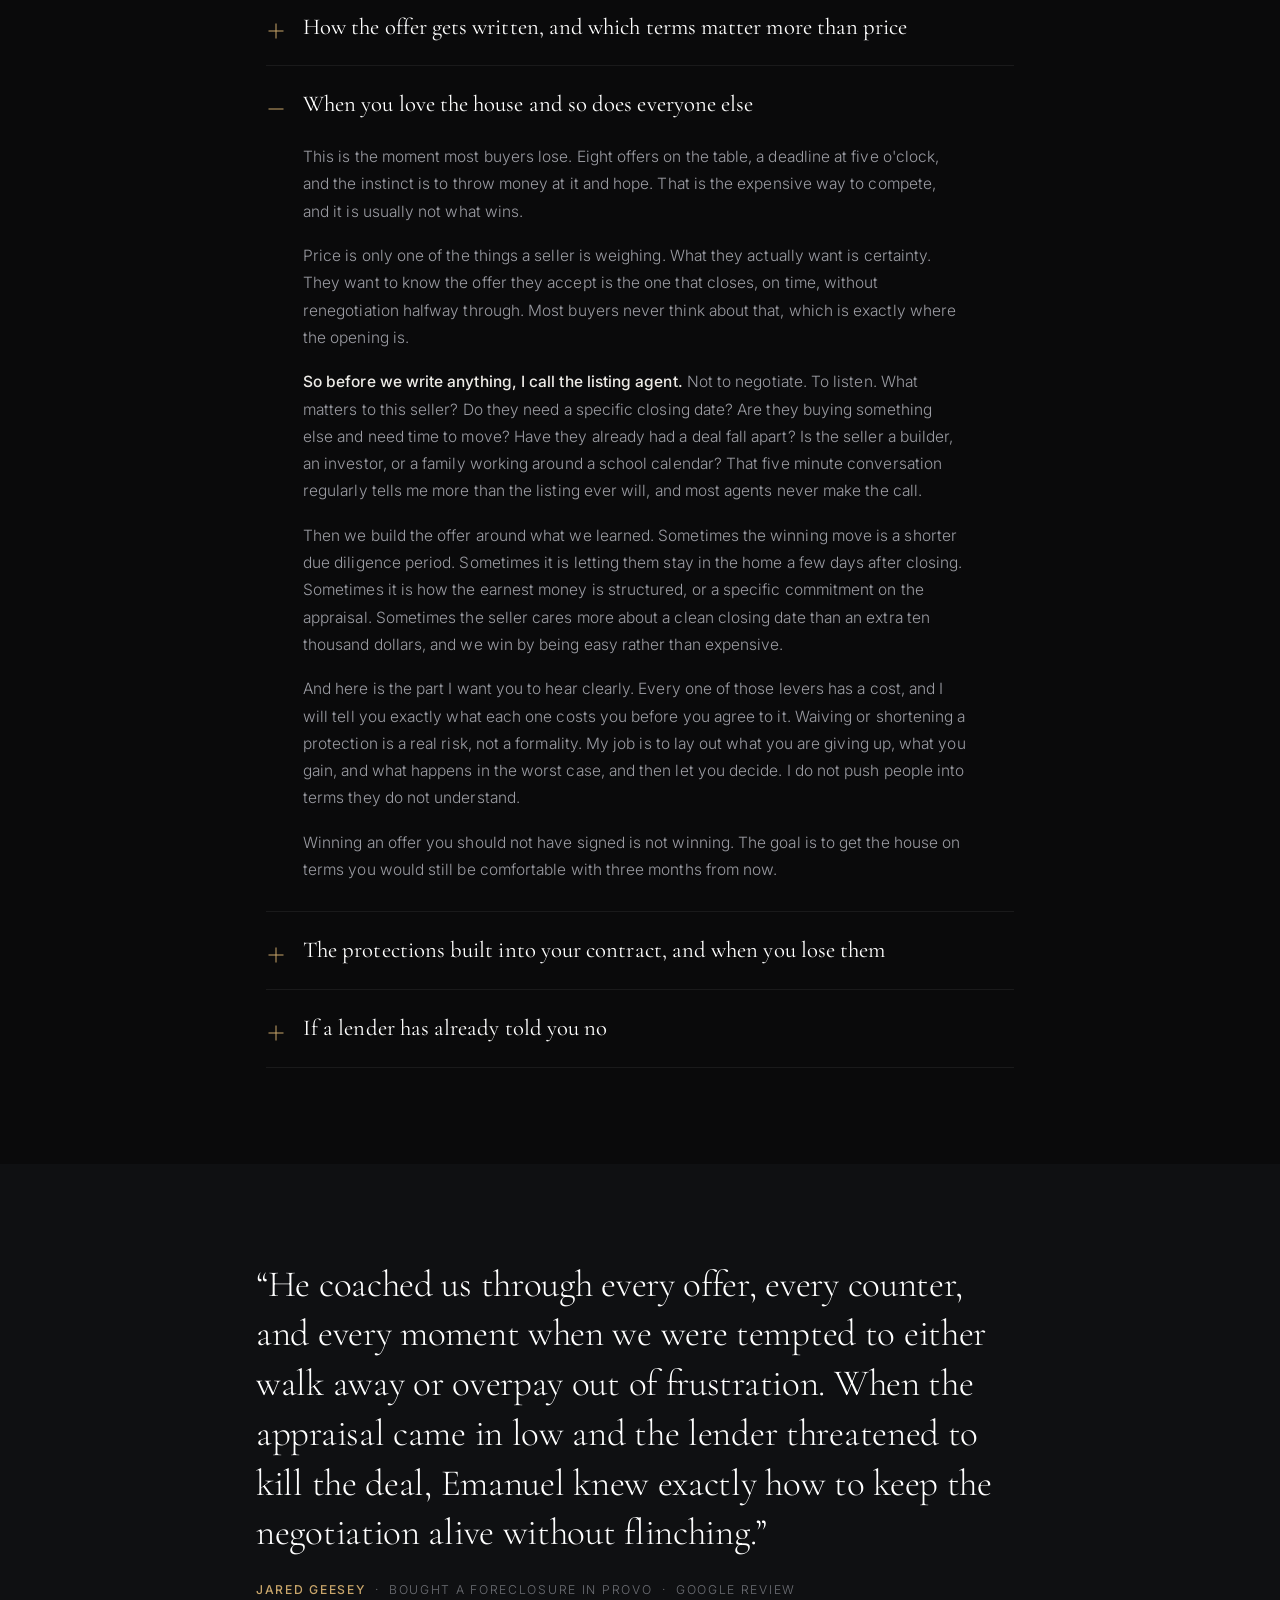
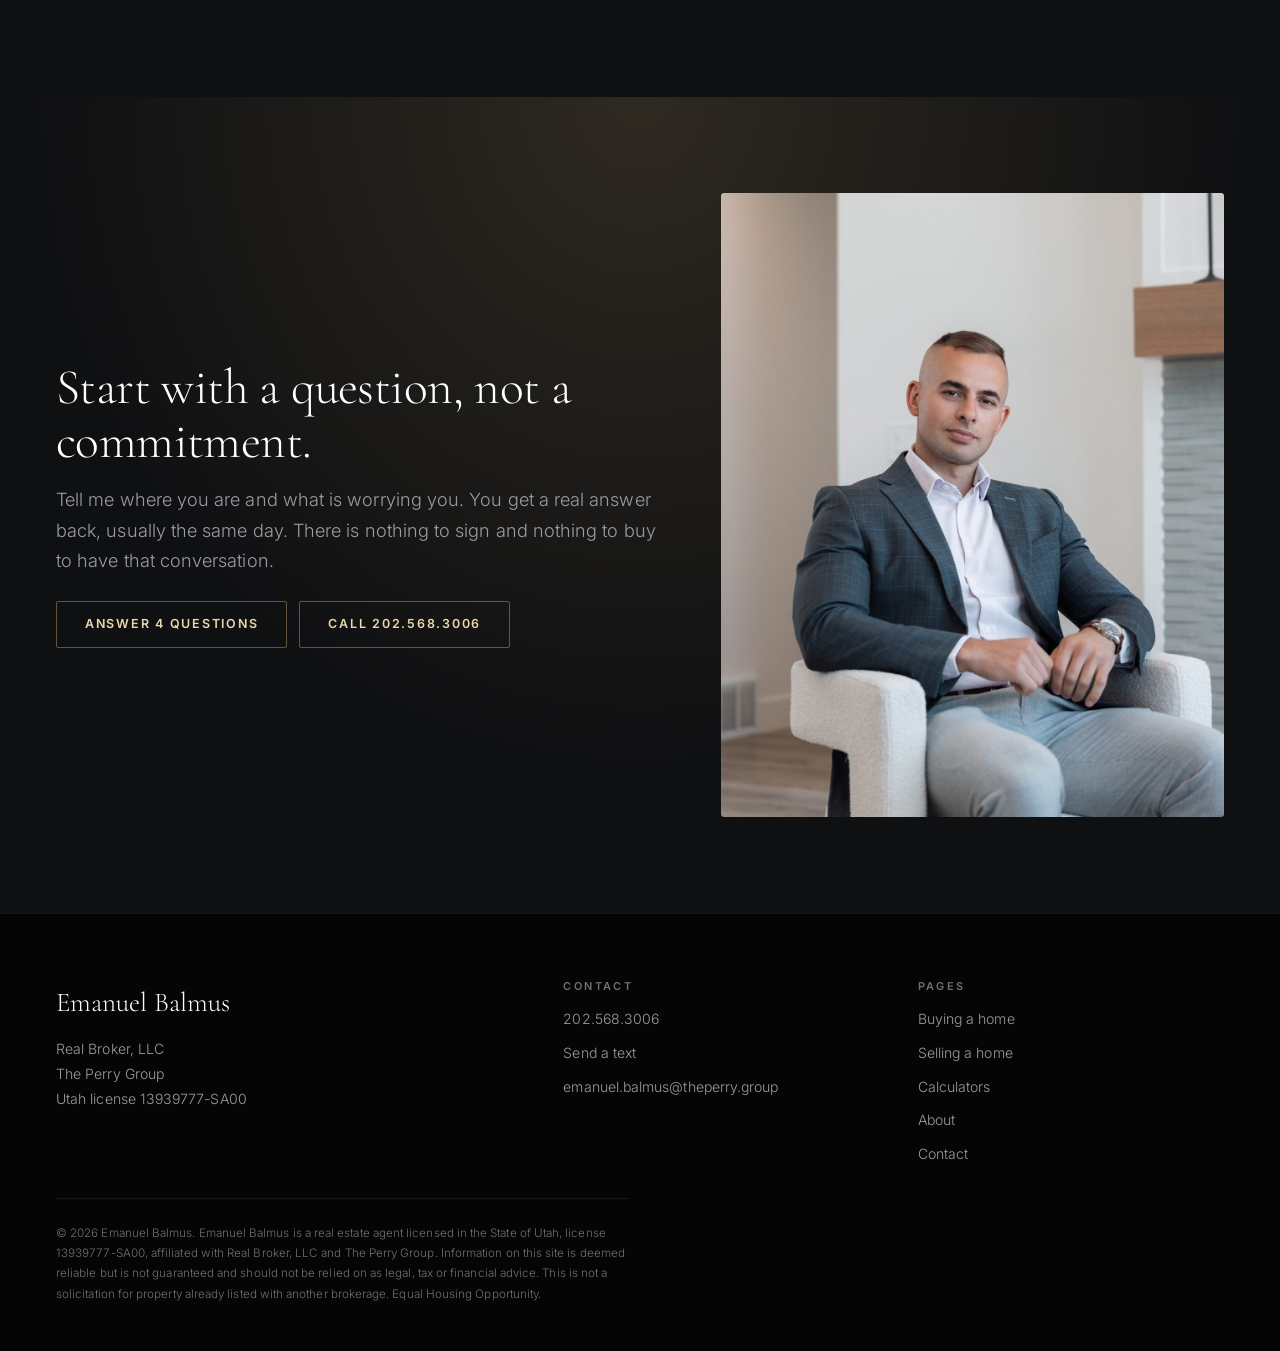
==== commit 51c6aeb9: "Add files via upload" ====
--- a/buyers.html
+++ b/buyers.html
@@ -24,14 +24,13 @@
 <header class="site-head">
   <div class="wrap head-in">
     <a class="mark" href="index.html">
-      <span class="mark-name">Emanuel Balmus</span>
-      <span class="mark-sub">Real Broker, LLC &nbsp;/&nbsp; The Perry Group</span>
+      <span class="mark-name">Start Here</span>
     </a>
     <nav class="nav-links" id="navLinks" aria-label="Main">
       <a href="buyers.html" aria-current="page">Buying</a>
       <a href="sellers.html">Selling</a>
       <a href="tools.html">Calculators</a>
-      <a href="story.html">About me</a>
+      <a href="story.html">About</a>
       <a href="contact.html">Contact</a>
     </nav>
     <div class="head-cta">
@@ -252,7 +251,7 @@
       </div>
     </div>
     <figure style="margin:0">
-      <img src="images/portrait-seated.jpg" width="1200" height="1796" style="border-radius:3px"
+      <img src="images/portrait-seated.jpg" width="1200" height="1490" style="border-radius:3px"
            alt="Emanuel Balmus, Realtor with Real Broker LLC and The Perry Group">
     </figure>
   </div>
@@ -283,7 +282,7 @@
           <li><a href="buyers.html">Buying a home</a></li>
           <li><a href="sellers.html">Selling a home</a></li>
           <li><a href="tools.html">Calculators</a></li>
-          <li><a href="story.html">About me</a></li>
+          <li><a href="story.html">About</a></li>
           <li><a href="contact.html">Contact</a></li>
         </ul>
       </div>
--- a/assets/site.css
+++ b/assets/site.css
@@ -33,8 +33,8 @@
   --serif:'Cormorant Garamond','Hoefler Text',Didot,Georgia,'Times New Roman',serif;
   --sans:'Inter',-apple-system,BlinkMacSystemFont,'Segoe UI',Roboto,Helvetica,Arial,sans-serif;
 
-  --wrap:1120px;
-  --narrow:720px;
+  --wrap:1280px;
+  --narrow:860px;
   --pad:clamp(20px,5vw,56px);
   --ease:cubic-bezier(.22,.61,.36,1);
 
@@ -257,9 +257,17 @@
 @media(max-width:860px){ .split,.split-wide{grid-template-columns:1fr;} }
 
 /* ---------- Photo row ---------- */
-.photo-row{display:grid;grid-template-columns:repeat(auto-fit,minmax(230px,1fr));gap:12px;}
-.photo-row figure{margin:0;}
-.photo-row img{width:100%;height:230px;object-fit:cover;border-radius:2px;}
+.photo-row{display:grid;grid-template-columns:repeat(auto-fit,minmax(260px,1fr));gap:14px;}
+.photo-row figure{margin:0;overflow:hidden;border-radius:2px;}
+.photo-row img{
+  width:100%;aspect-ratio:3/2;object-fit:cover;object-position:center 22%;
+  filter:grayscale(1) contrast(1.04);
+  transition:filter .5s var(--ease),transform .5s var(--ease);
+}
+@media(hover:hover){
+  .photo-row figure:hover img{filter:grayscale(0) contrast(1);transform:scale(1.03);}
+}
+@media(hover:none){ .photo-row img{filter:none;} }
 .photo-row figcaption{margin-top:8px;}
 
 /* ---------- Disclosure list ---------- */
@@ -296,7 +304,7 @@
 .prose h2{font-family:var(--serif);font-size:clamp(1.65rem,2.6vw,2.1rem);font-weight:400;
   color:#fff;margin:2.1em 0 .65em;}
 .prose figure{margin:2.6em 0;}
-.prose figure img{width:100%;max-height:560px;object-fit:cover;object-position:center 28%;border-radius:2px;}
+.prose figure img{width:100%;height:auto;border-radius:2px;}
 .prose figcaption{margin-top:10px;}
 
 /* ---------- Form card ---------- */
@@ -400,7 +408,7 @@
 /* ---------- Closing CTA block ---------- */
 .cta-block{display:grid;grid-template-columns:1.1fr .9fr;gap:clamp(26px,4vw,56px);align-items:center;}
 .cta-actions{display:flex;flex-wrap:wrap;gap:12px;margin-top:26px;}
-.cta-block figure img{width:100%;max-height:440px;object-fit:cover;object-position:center 22%;border-radius:2px;}
+.cta-block figure img{width:100%;height:auto;border-radius:2px;}
 @media(max-width:800px){ .cta-block{grid-template-columns:1fr;} }
 
 /* ---------- Footer ---------- */
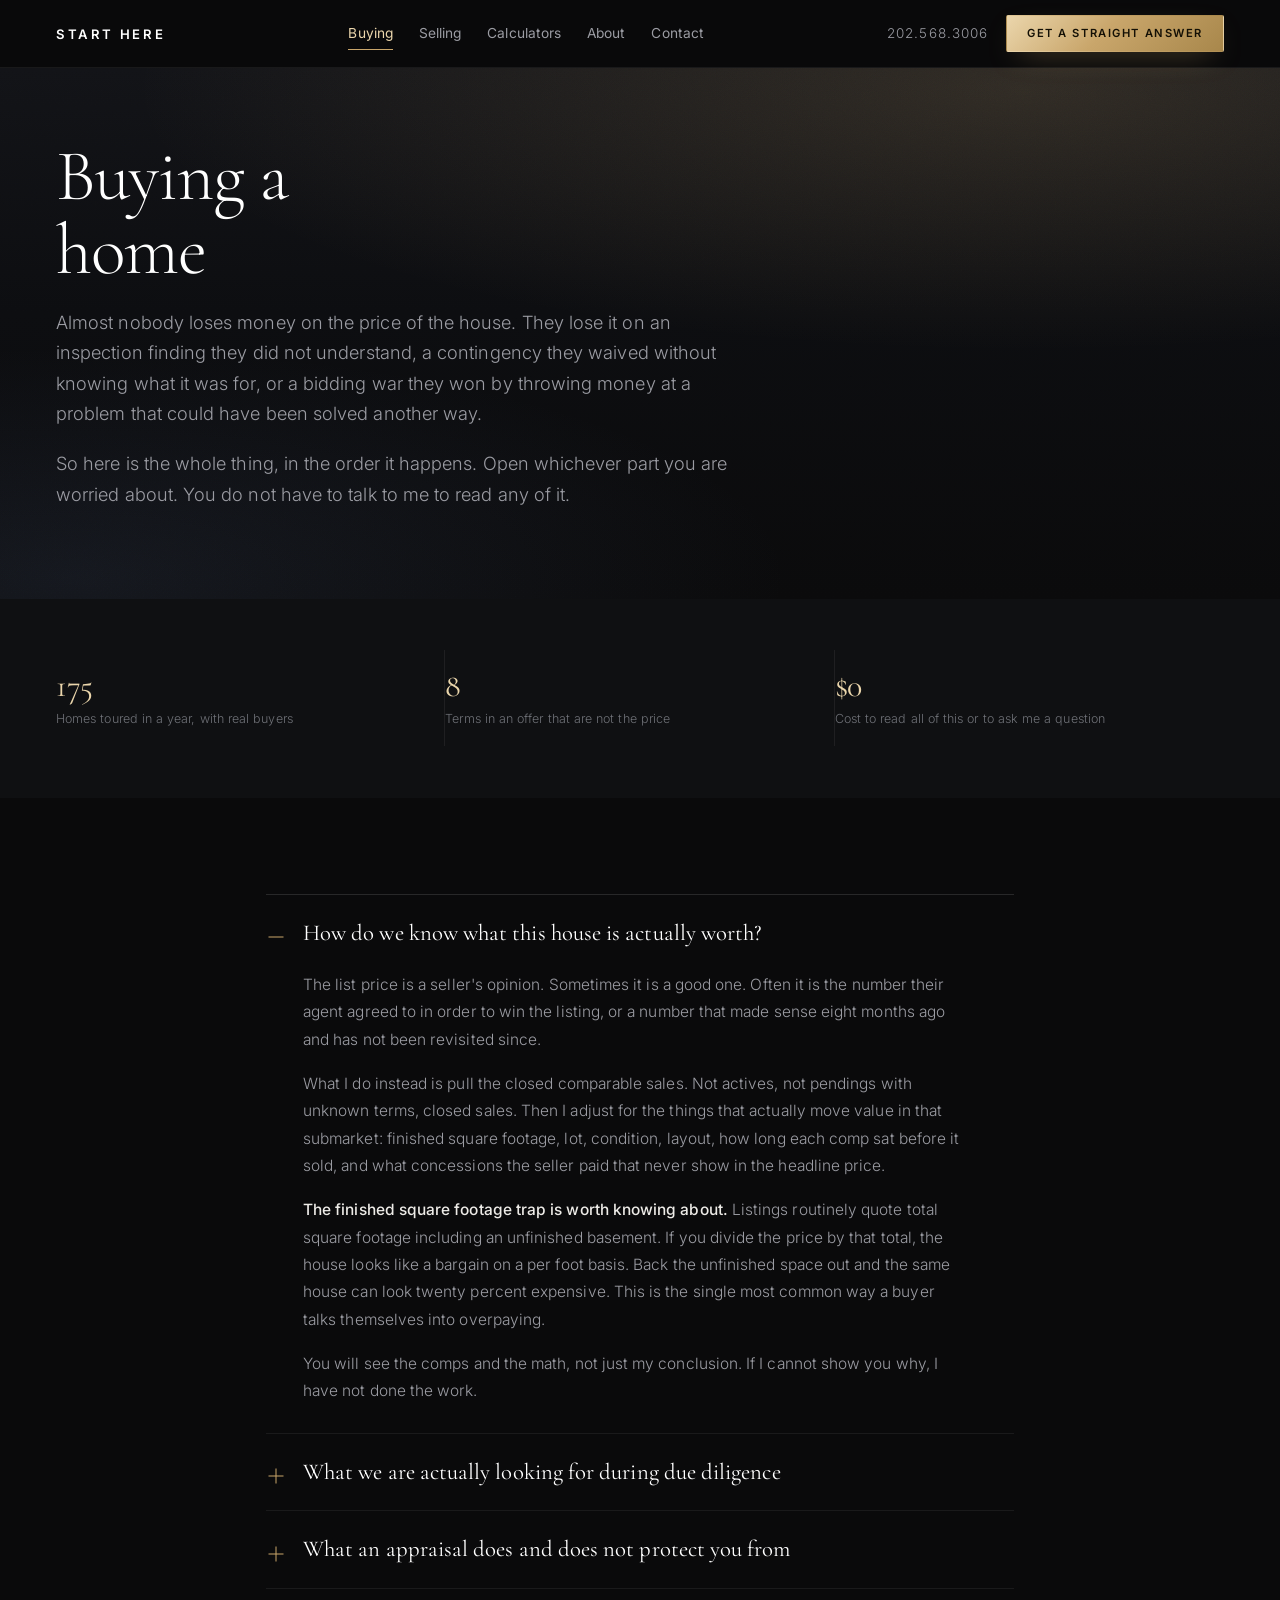
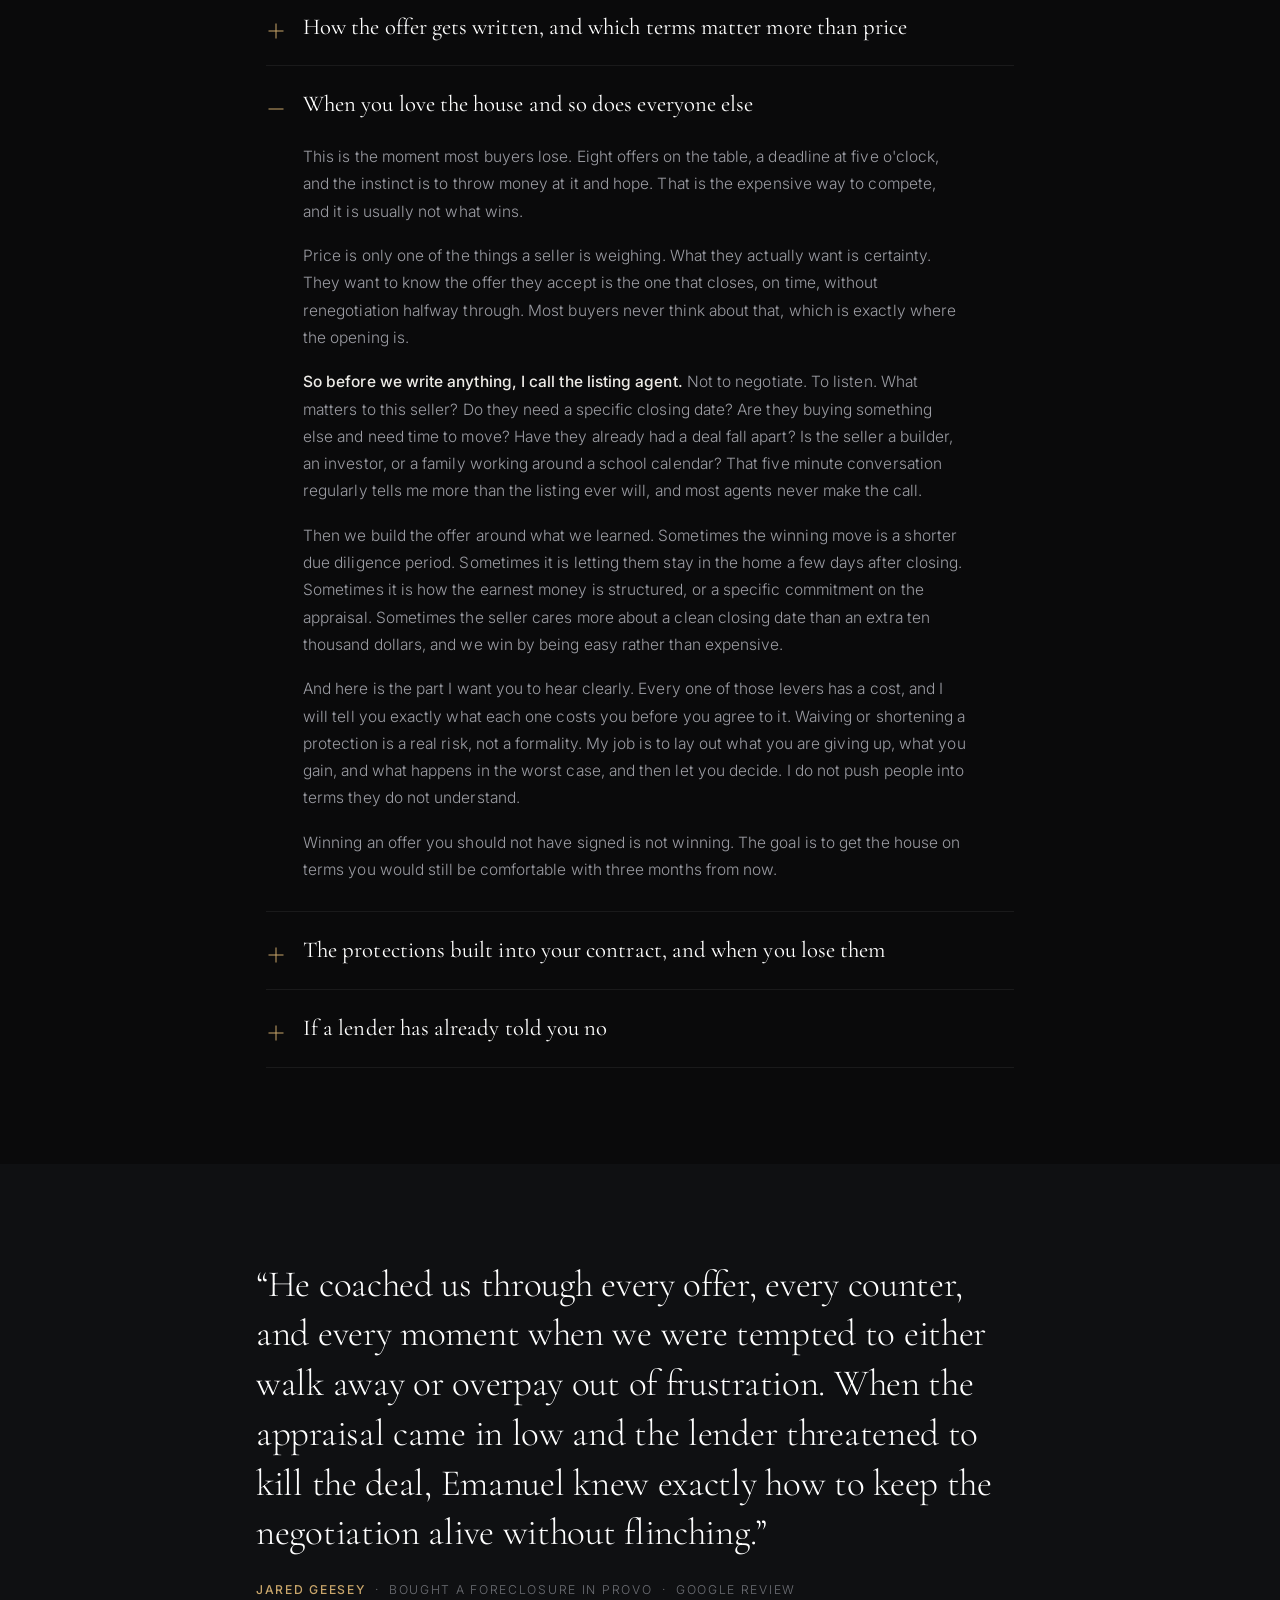
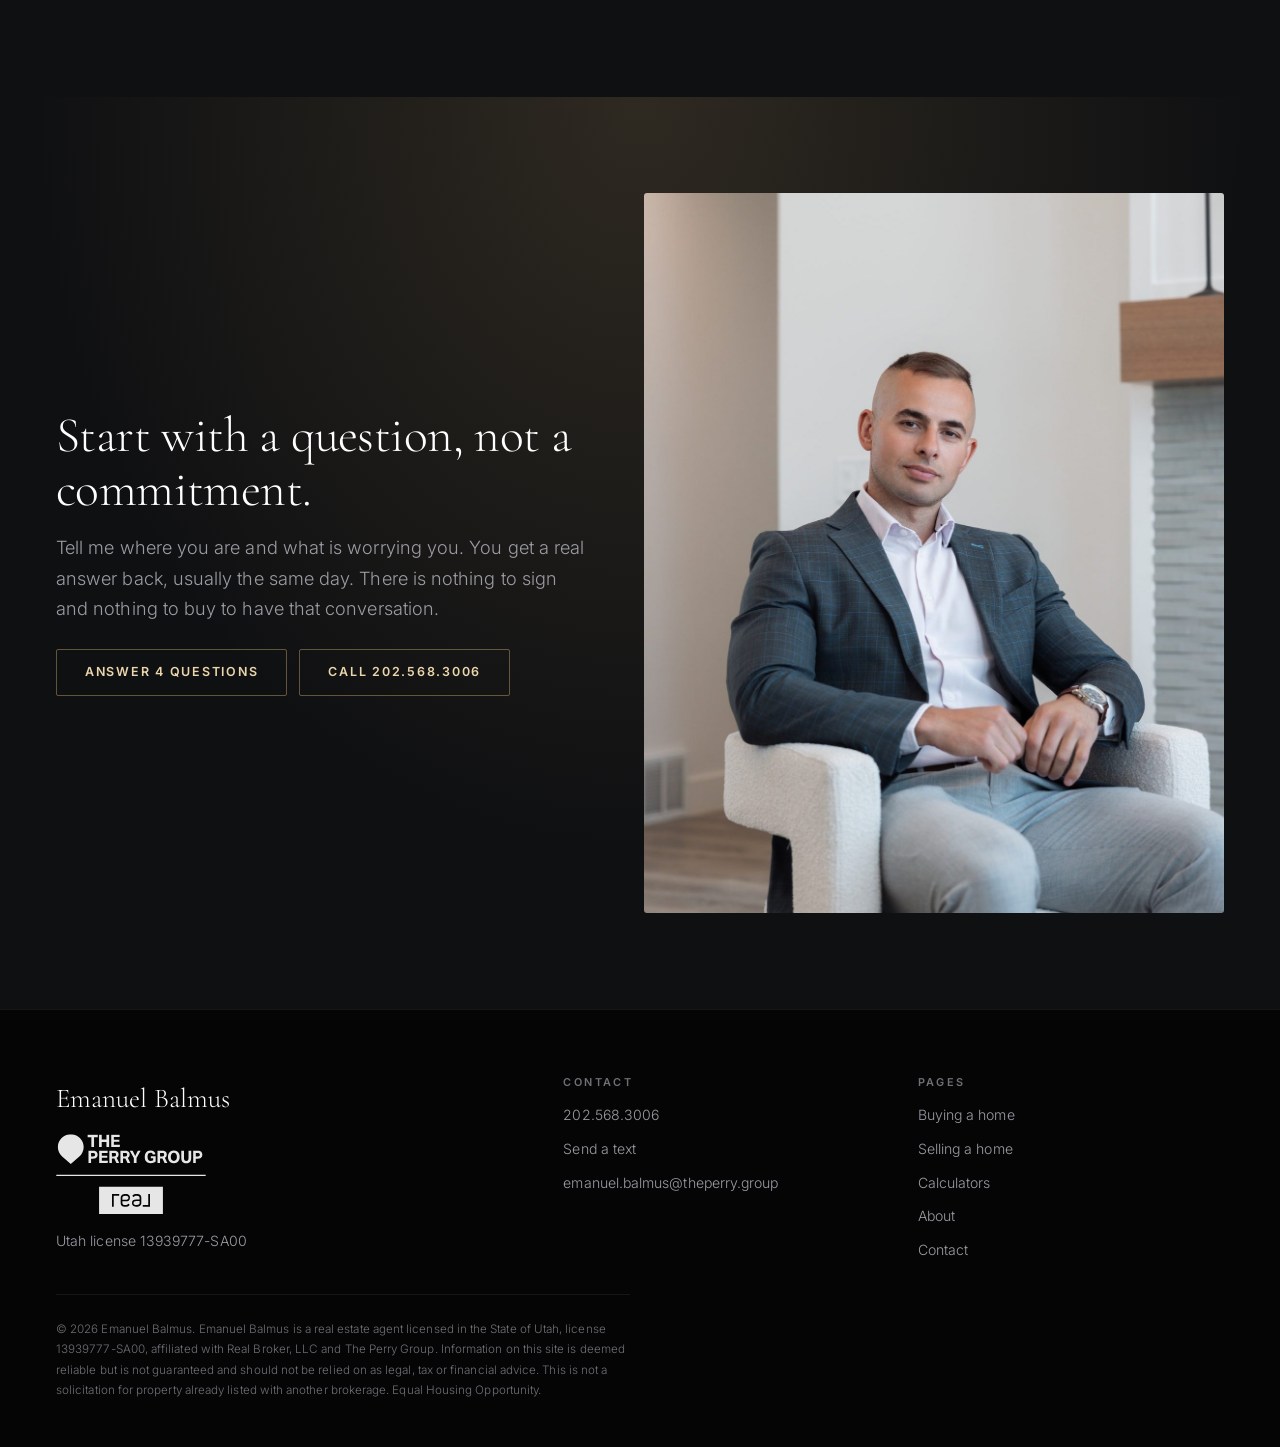
==== commit 347d01ed: "Add files via upload" ====
--- a/buyers.html
+++ b/buyers.html
@@ -264,9 +264,9 @@
     <div class="foot-grid">
       <div>
         <div class="foot-name">Emanuel Balmus</div>
-        <p style="margin:0;line-height:1.8">
-          Real Broker, LLC<br>The Perry Group<br>Utah license 13939777-SA00
-        </p>
+        <img class="foot-logo" src="images/perry-real-stacked.svg" width="794" height="426"
+             alt="The Perry Group, brokered by Real Broker, LLC">
+        <p style="margin:0;line-height:1.8">Utah license 13939777-SA00</p>
       </div>
       <div>
         <h3>Contact</h3>
--- a/assets/site.css
+++ b/assets/site.css
@@ -214,10 +214,12 @@
 /* ---------- Credential strip ---------- */
 .strip{border-block:1px solid var(--rule-soft);background:var(--wash);}
 .strip-in{
-  display:flex;flex-wrap:wrap;gap:10px 44px;align-items:baseline;padding-block:18px;
+  display:flex;flex-wrap:wrap;gap:14px 40px;align-items:center;padding-block:20px;
   font-size:.7rem;letter-spacing:.2em;text-transform:uppercase;color:var(--quiet);
 }
 .strip-in b{color:var(--signal);font-weight:500;}
+.strip-logo{height:26px;width:auto;flex:none;opacity:.88;}
+@media(max-width:620px){ .strip-logo{height:22px;} }
 
 /* ---------- Pull quote ---------- */
 .pull{max-width:880px;}
@@ -406,7 +408,7 @@
 .js .live.off{display:none;}
 
 /* ---------- Closing CTA block ---------- */
-.cta-block{display:grid;grid-template-columns:1.1fr .9fr;gap:clamp(26px,4vw,56px);align-items:center;}
+.cta-block{display:grid;grid-template-columns:1fr 1.08fr;gap:clamp(26px,4vw,56px);align-items:center;}
 .cta-actions{display:flex;flex-wrap:wrap;gap:12px;margin-top:26px;}
 .cta-block figure img{width:100%;height:auto;border-radius:2px;}
 @media(max-width:800px){ .cta-block{grid-template-columns:1fr;} }
@@ -421,7 +423,8 @@
 .foot-grid{display:grid;grid-template-columns:1.5fr 1fr 1fr;gap:clamp(24px,4vw,48px);padding-bottom:32px;}
 @media(max-width:760px){ .foot-grid{grid-template-columns:1fr 1fr;} }
 @media(max-width:480px){ .foot-grid{grid-template-columns:1fr;} }
-.foot-name{font-family:var(--serif);font-size:1.7rem;color:#fff;margin-bottom:10px;}
+.foot-name{font-family:var(--serif);font-size:1.7rem;color:#fff;margin-bottom:12px;}
+.foot-logo{width:150px;height:auto;display:block;margin:0 0 14px;opacity:.9;}
 .site-foot h3{font-size:.68rem;font-weight:600;letter-spacing:.22em;text-transform:uppercase;
   color:var(--quiet);margin-bottom:15px;}
 .foot-list{list-style:none;margin:0;padding:0;display:grid;gap:10px;}
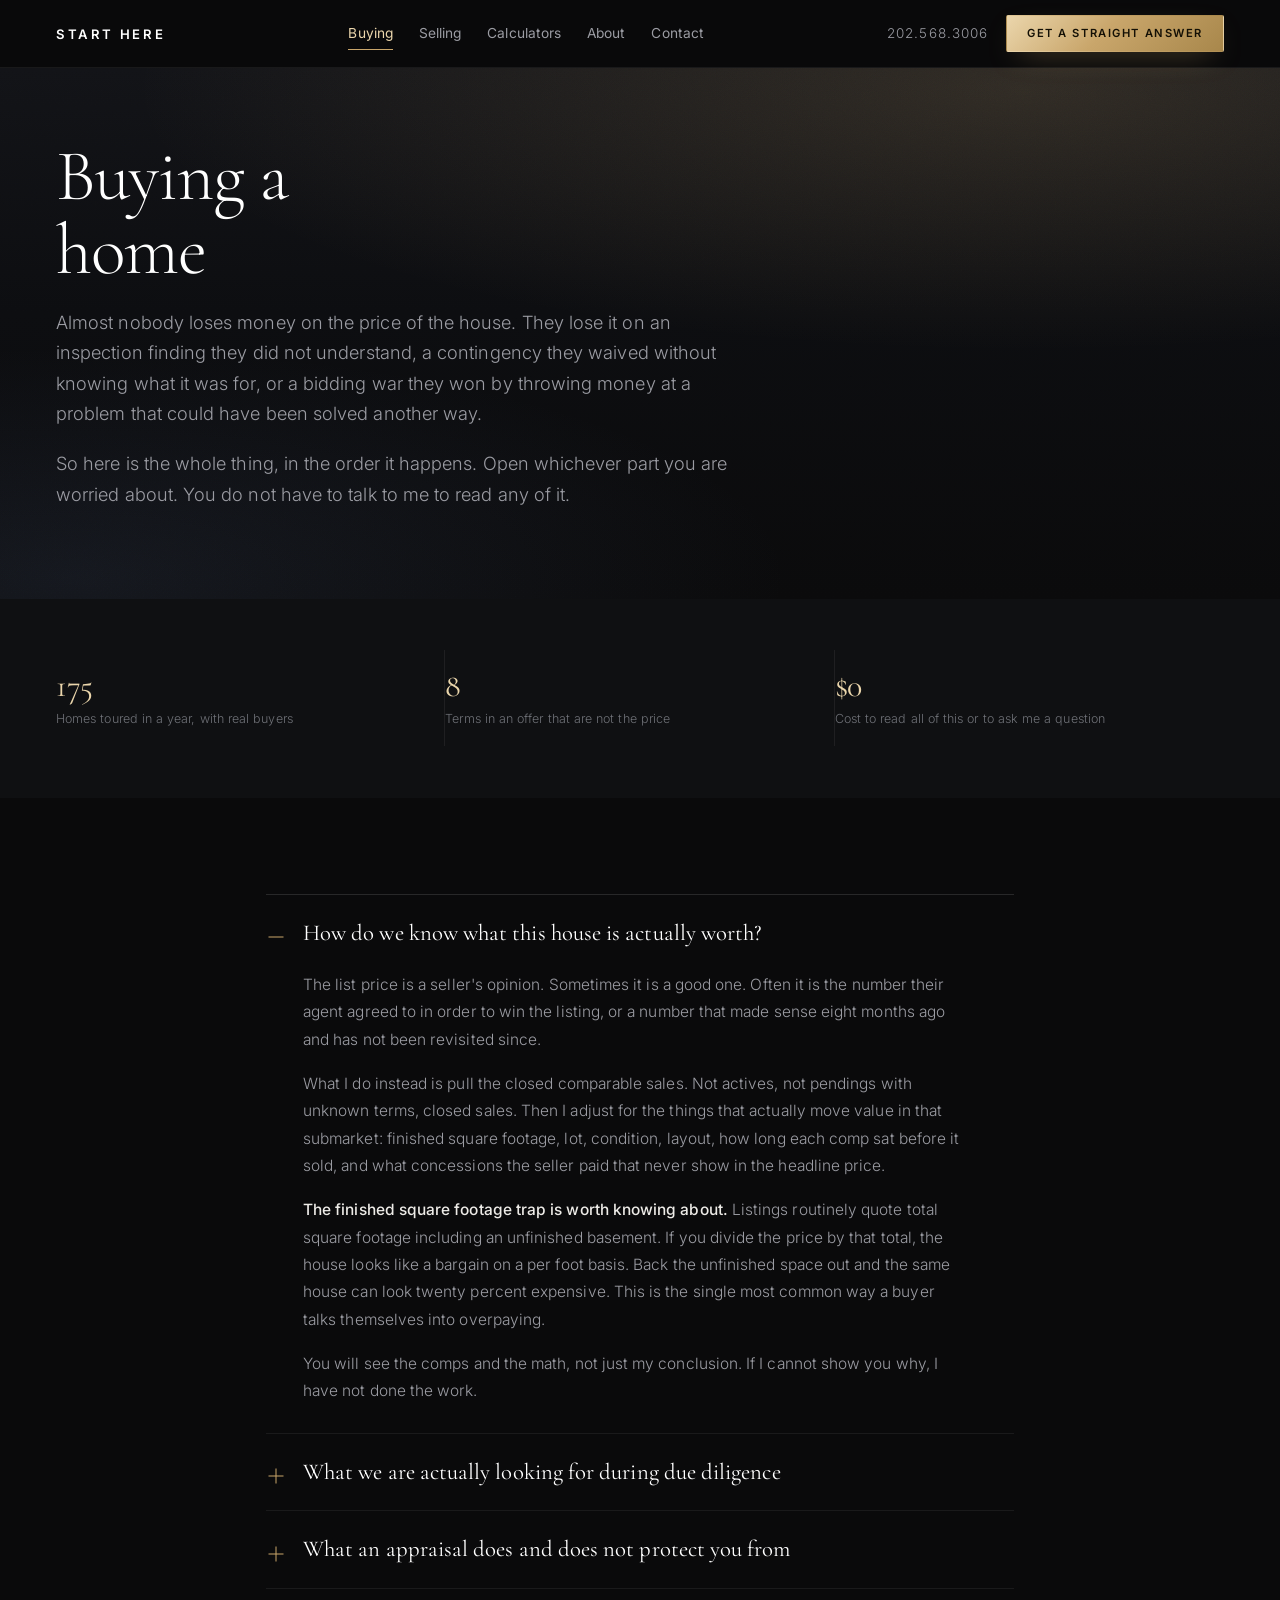
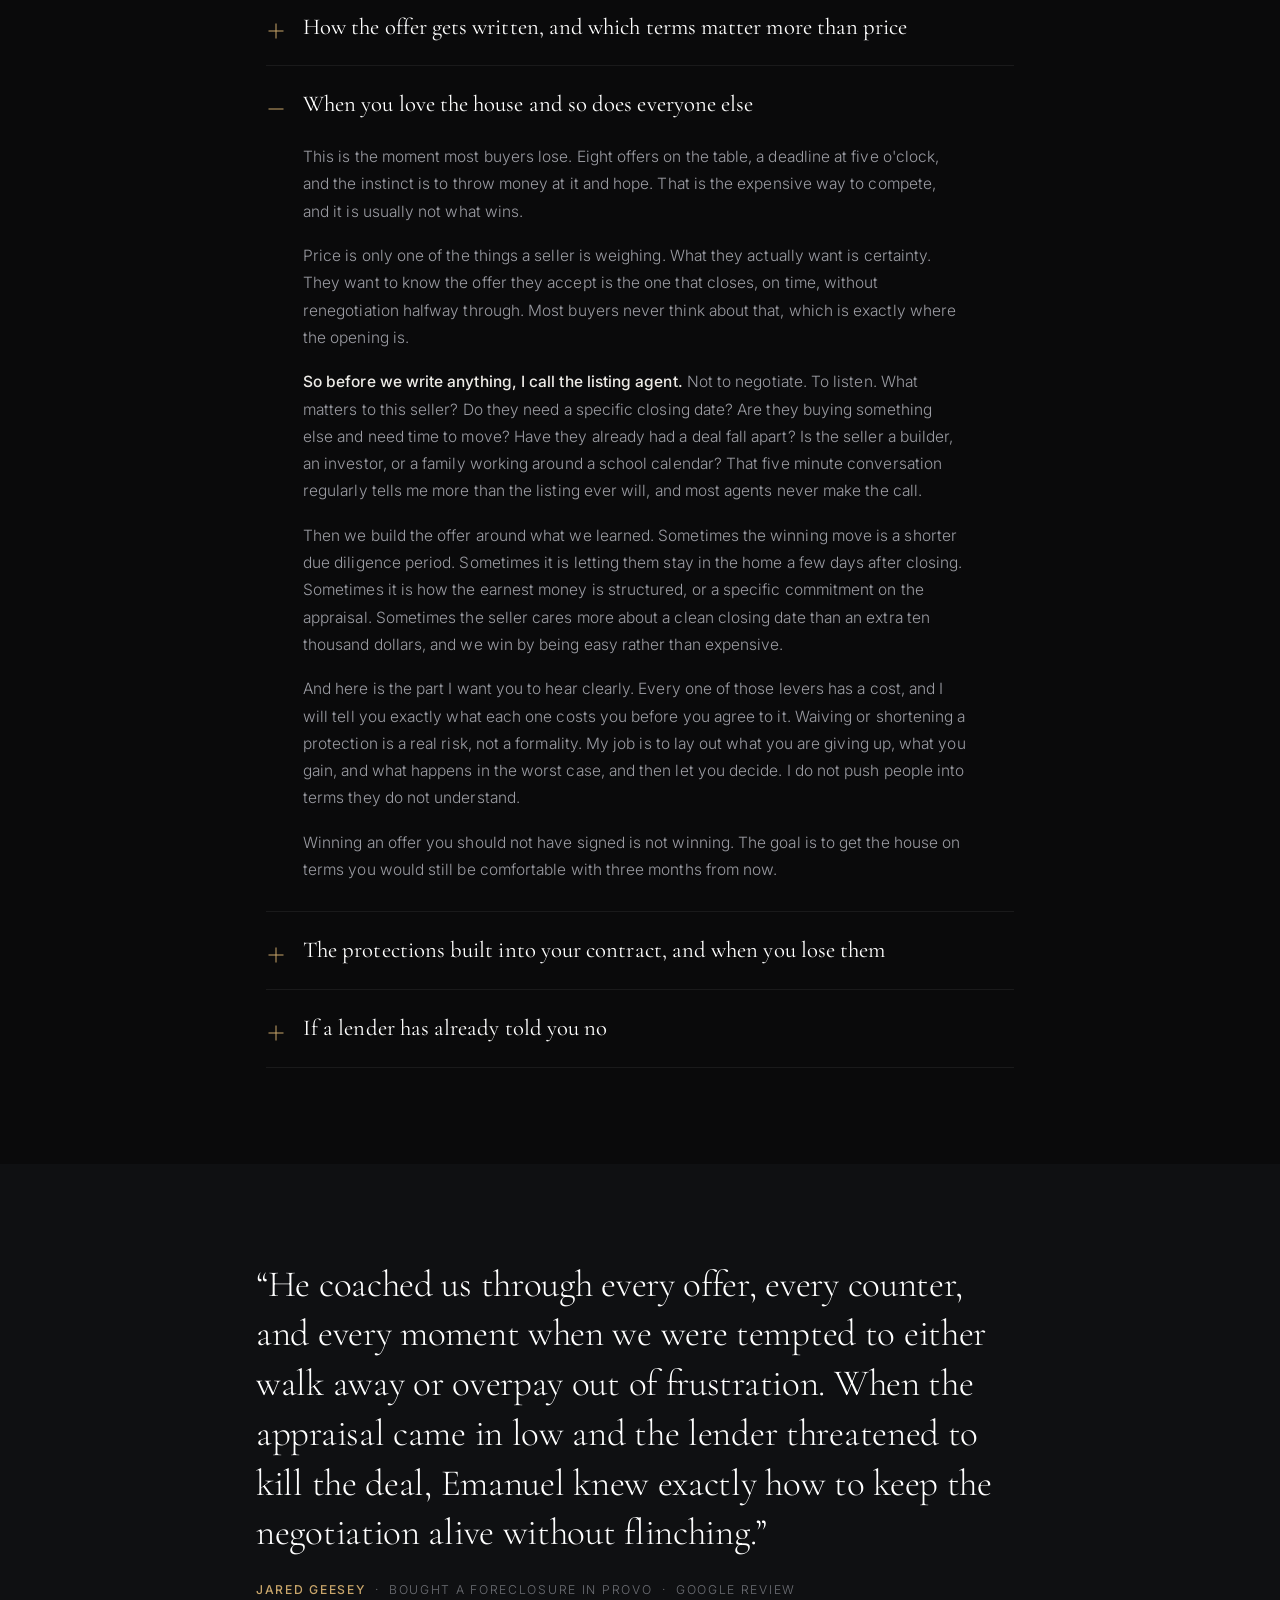
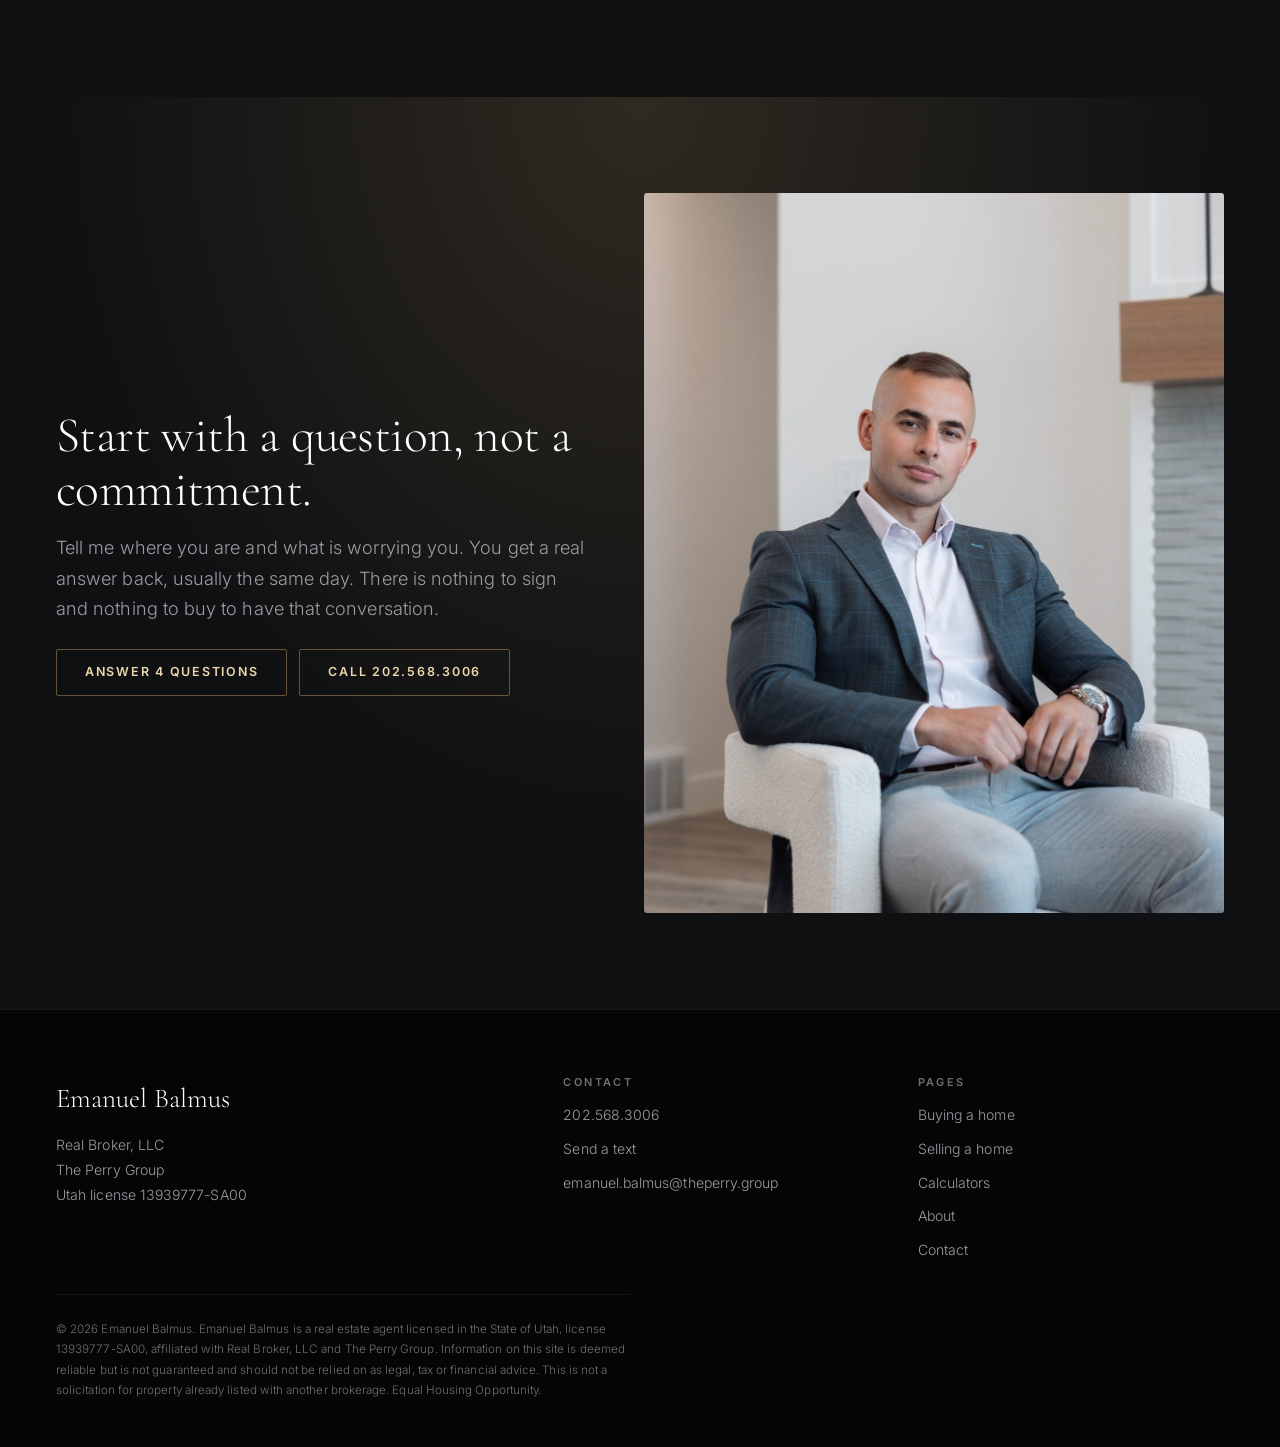
==== commit f7d2b4a6: "Add files via upload" ====
--- a/buyers.html
+++ b/buyers.html
@@ -264,9 +264,9 @@
     <div class="foot-grid">
       <div>
         <div class="foot-name">Emanuel Balmus</div>
-        <img class="foot-logo" src="images/perry-real-stacked.svg" width="794" height="426"
-             alt="The Perry Group, brokered by Real Broker, LLC">
-        <p style="margin:0;line-height:1.8">Utah license 13939777-SA00</p>
+        <p style="margin:0;line-height:1.8">
+          Real Broker, LLC<br>The Perry Group<br>Utah license 13939777-SA00
+        </p>
       </div>
       <div>
         <h3>Contact</h3>
--- a/assets/site.css
+++ b/assets/site.css
@@ -214,12 +214,10 @@
 /* ---------- Credential strip ---------- */
 .strip{border-block:1px solid var(--rule-soft);background:var(--wash);}
 .strip-in{
-  display:flex;flex-wrap:wrap;gap:14px 40px;align-items:center;padding-block:20px;
+  display:flex;flex-wrap:wrap;gap:10px 44px;align-items:baseline;padding-block:18px;
   font-size:.7rem;letter-spacing:.2em;text-transform:uppercase;color:var(--quiet);
 }
 .strip-in b{color:var(--signal);font-weight:500;}
-.strip-logo{height:26px;width:auto;flex:none;opacity:.88;}
-@media(max-width:620px){ .strip-logo{height:22px;} }
 
 /* ---------- Pull quote ---------- */
 .pull{max-width:880px;}
@@ -423,8 +421,7 @@
 .foot-grid{display:grid;grid-template-columns:1.5fr 1fr 1fr;gap:clamp(24px,4vw,48px);padding-bottom:32px;}
 @media(max-width:760px){ .foot-grid{grid-template-columns:1fr 1fr;} }
 @media(max-width:480px){ .foot-grid{grid-template-columns:1fr;} }
-.foot-name{font-family:var(--serif);font-size:1.7rem;color:#fff;margin-bottom:12px;}
-.foot-logo{width:150px;height:auto;display:block;margin:0 0 14px;opacity:.9;}
+.foot-name{font-family:var(--serif);font-size:1.7rem;color:#fff;margin-bottom:10px;}
 .site-foot h3{font-size:.68rem;font-weight:600;letter-spacing:.22em;text-transform:uppercase;
   color:var(--quiet);margin-bottom:15px;}
 .foot-list{list-style:none;margin:0;padding:0;display:grid;gap:10px;}
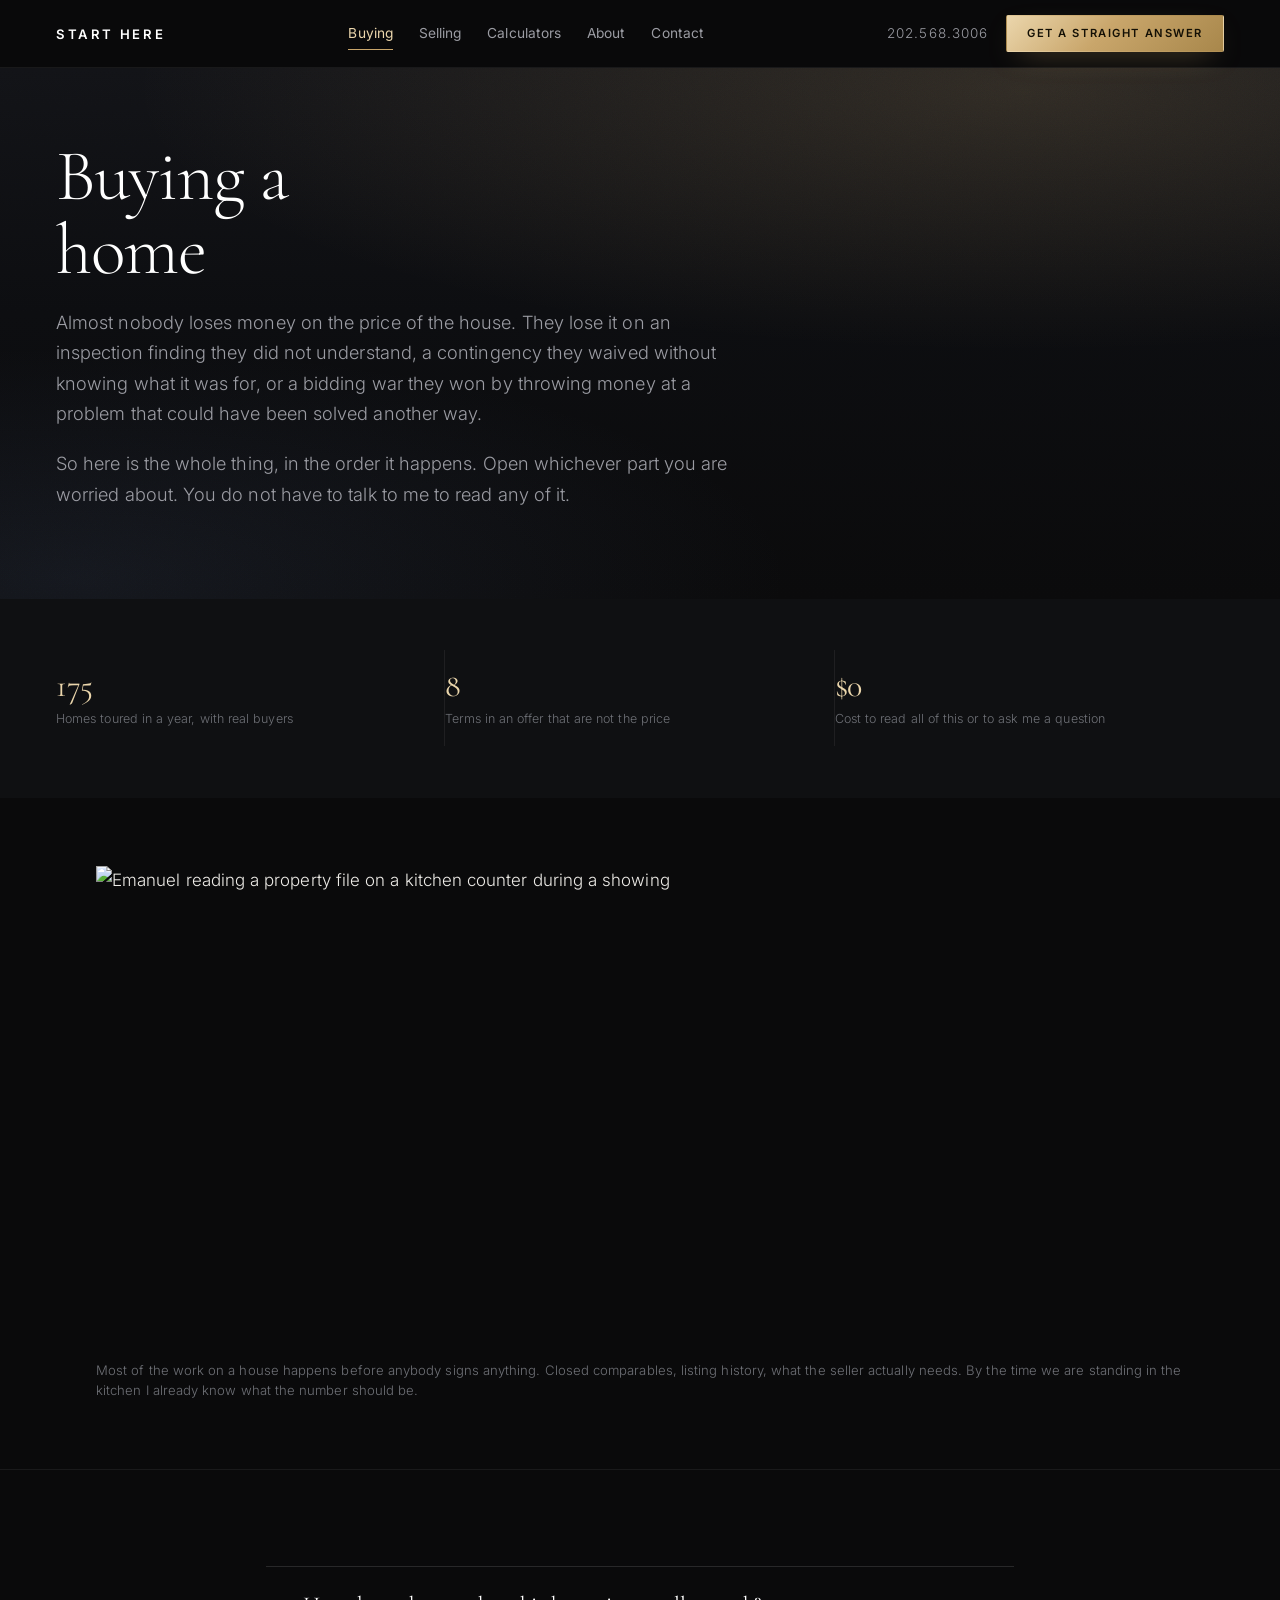
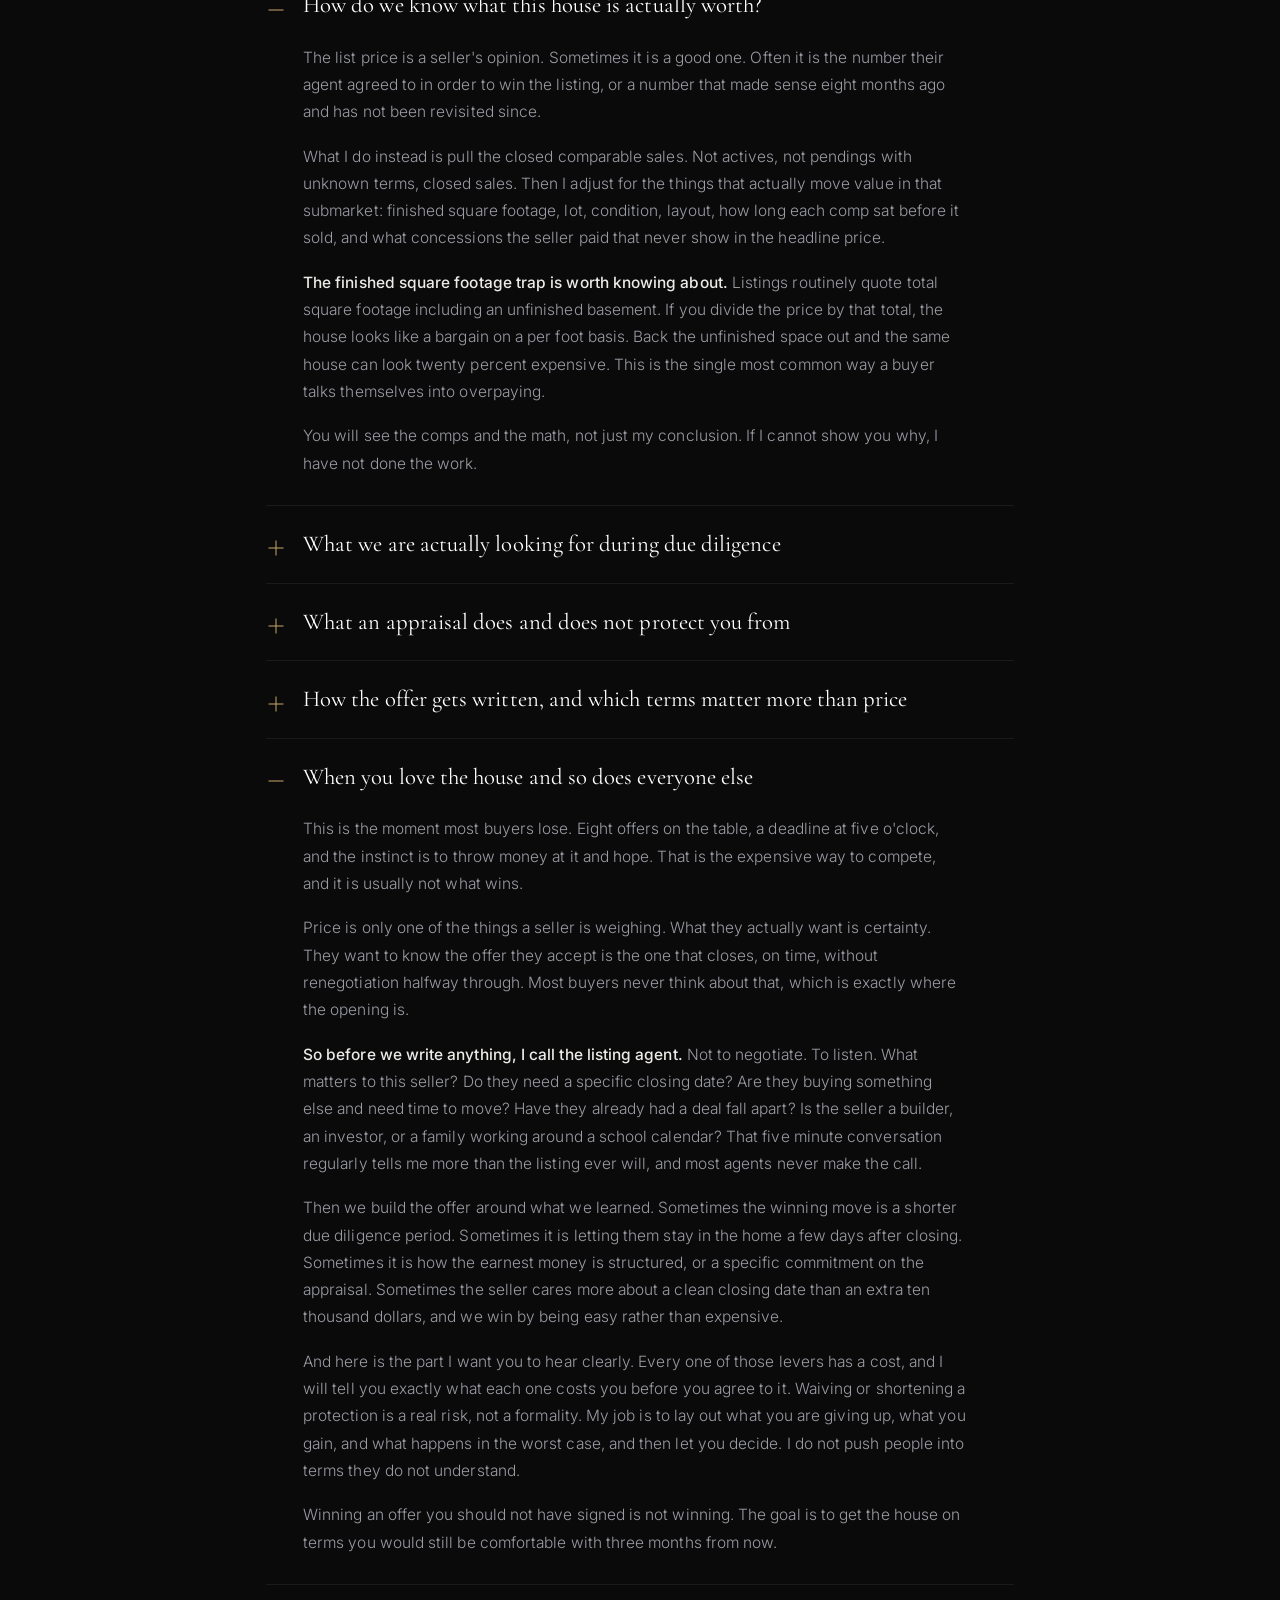
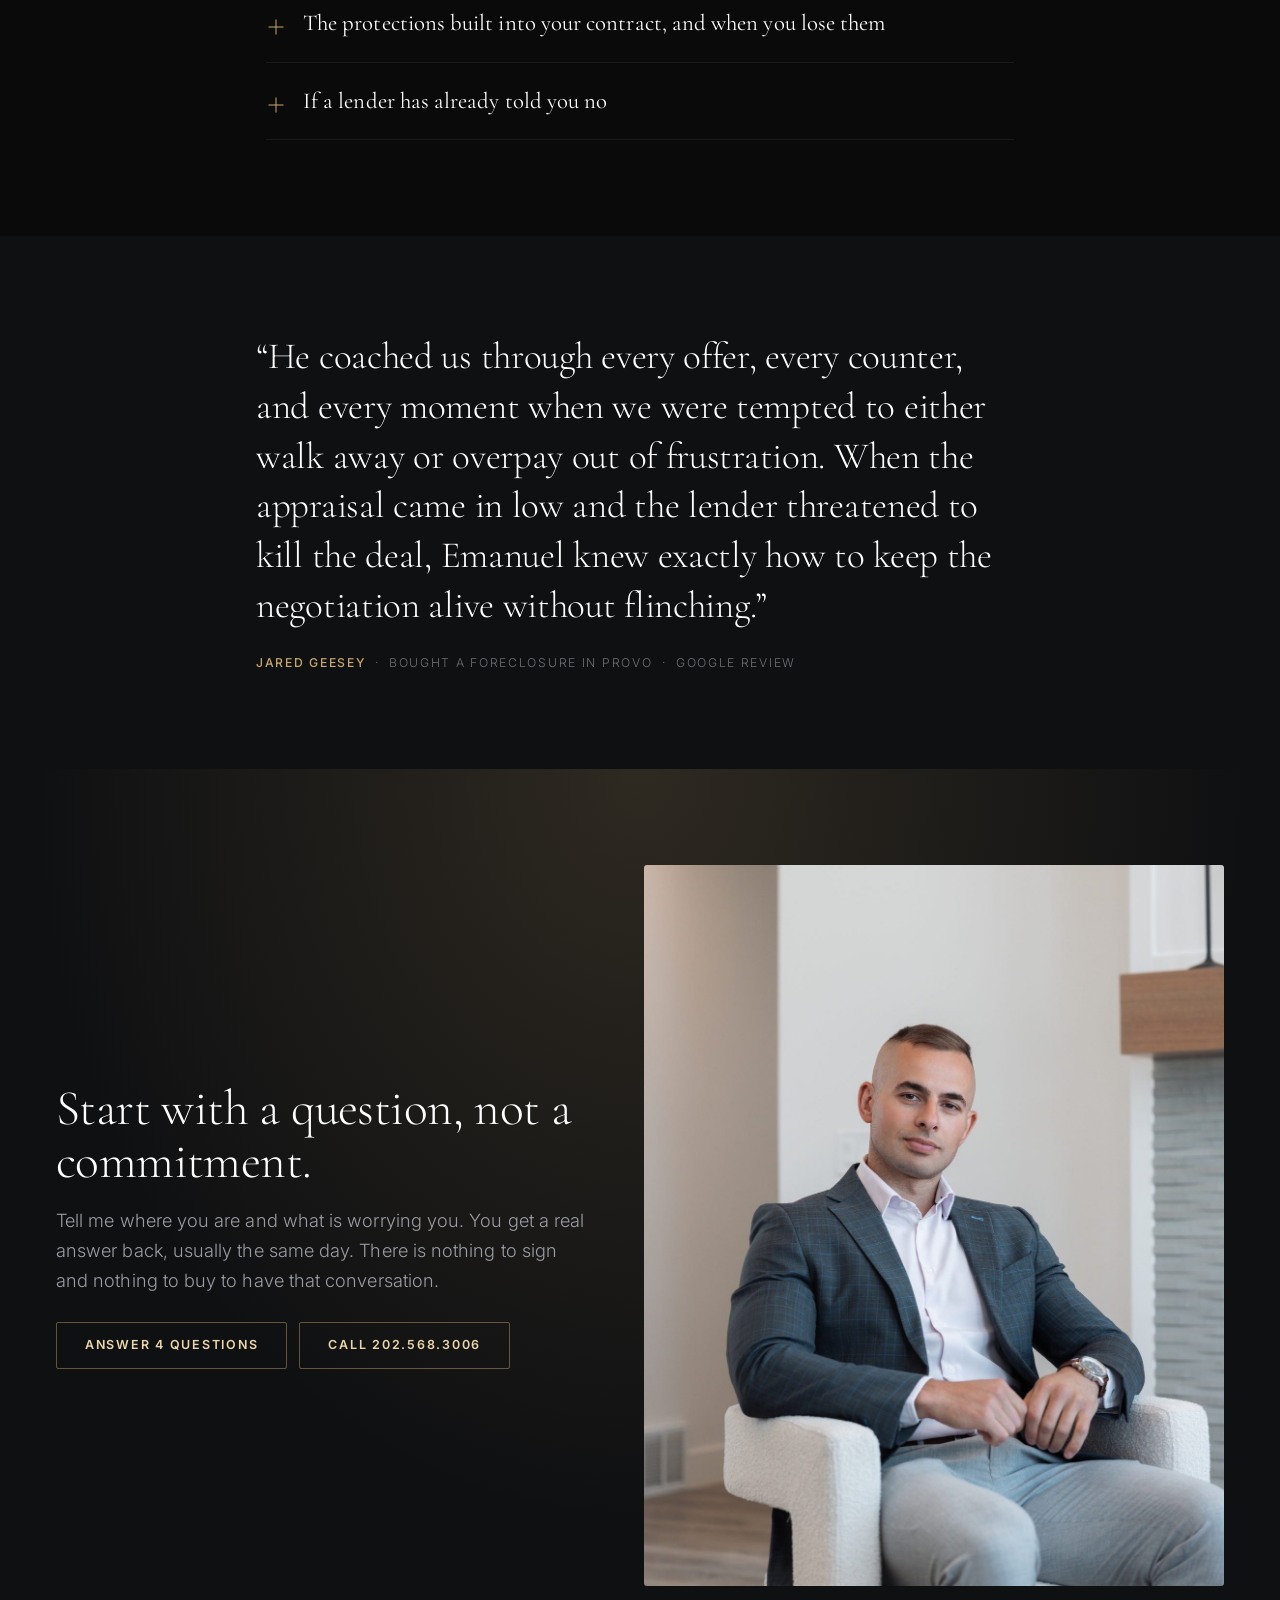
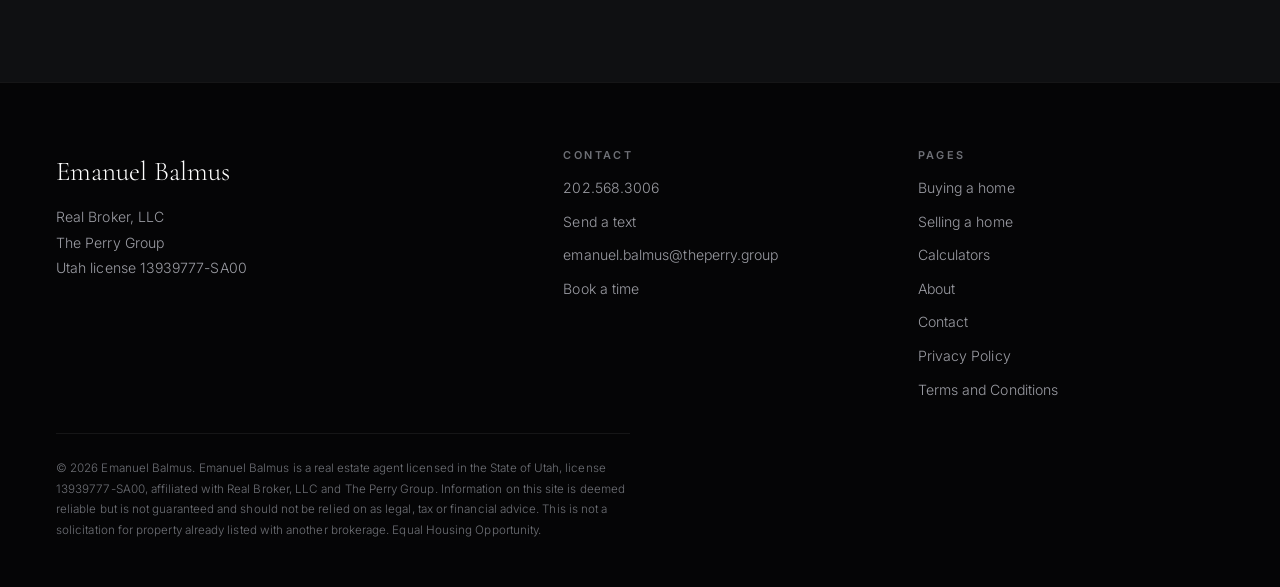
==== commit c07fce11: "Add files via upload" ====
--- a/buyers.html
+++ b/buyers.html
@@ -16,6 +16,40 @@
 <link href="https://fonts.googleapis.com/css2?family=Cormorant+Garamond:wght@300;400;500;600&family=Inter:wght@300;400;500;600;700&display=swap" rel="stylesheet">
 <link rel="stylesheet" href="assets/site.css">
 <link rel="icon" href="data:image/svg+xml,%3Csvg xmlns='http://www.w3.org/2000/svg' viewBox='0 0 64 64'%3E%3Crect width='64' height='64' fill='%230A0A0B'/%3E%3Ctext x='32' y='44' font-family='Georgia,serif' font-size='32' fill='%23C9A66B' text-anchor='middle'%3EEB%3C/text%3E%3C/svg%3E">
+<script type="application/ld+json">
+{
+  "@context": "https://schema.org",
+  "@type": "RealEstateAgent",
+  "@id": "https://emanuelbalmus.com/#agent",
+  "name": "Emanuel Balmus",
+  "url": "https://emanuelbalmus.com/",
+  "image": "https://emanuelbalmus.com/images/hero-wide.jpg",
+  "telephone": "+1-202-568-3006",
+  "email": "emanuel.balmus@theperry.group",
+  "description": "Licensed Utah real estate agent working with buyers in Utah County and Salt Lake County. Explains the whole process, the contract protections and what each term costs, before asking anyone to commit.",
+  "knowsLanguage": ["en", "ro"],
+  "areaServed": [
+    { "@type": "AdministrativeArea", "name": "Utah County, Utah" },
+    { "@type": "AdministrativeArea", "name": "Salt Lake County, Utah" }
+  ],
+  "memberOf": { "@type": "Organization", "name": "The Perry Group" },
+  "parentOrganization": { "@type": "RealEstateAgent", "name": "Real Broker, LLC" },
+  "hasCredential": {
+    "@type": "EducationalOccupationalCredential",
+    "credentialCategory": "Real Estate License",
+    "identifier": "13939777-SA00",
+    "recognizedBy": { "@type": "GovernmentOrganization", "name": "Utah Division of Real Estate" }
+  },
+  "knowsAbout": [
+    "Buying a home in Utah",
+    "Writing competitive offers in a multiple offer situation",
+    "What a low appraisal means and how to negotiate it",
+    "Due diligence and inspection findings",
+    "Unpermitted basement finishes and egress requirements",
+    "Buyers turned down by a lender"
+  ]
+}
+</script>
 </head>
 
 <body>
@@ -67,6 +101,18 @@
       <div class="fact"><b>8</b><span>Terms in an offer that are not the price</span></div>
       <div class="fact"><b>$0</b><span>Cost to read all of this or to ask me a question</span></div>
     </div>
+  </div>
+</section>
+
+<section class="band band-tight">
+  <div class="wrap">
+    <figure class="band-figure">
+      <img src="images/work-reading.jpg" width="1800" height="818" loading="lazy"
+           alt="Emanuel reading a property file on a kitchen counter during a showing">
+      <figcaption class="small">Most of the work on a house happens before anybody signs anything.
+        Closed comparables, listing history, what the seller actually needs. By the time we are
+        standing in the kitchen I already know what the number should be.</figcaption>
+    </figure>
   </div>
 </section>
 
@@ -274,6 +320,7 @@
           <li><a href="tel:+12025683006">202.568.3006</a></li>
           <li><a href="sms:+12025683006">Send a text</a></li>
           <li><a href="mailto:emanuel.balmus@theperry.group">emanuel.balmus@theperry.group</a></li>
+          <li><a href="https://calendly.com/emanuelbalmus/realestate" target="_blank" rel="noopener">Book a time</a></li>
         </ul>
       </div>
       <div>
@@ -284,6 +331,8 @@
           <li><a href="tools.html">Calculators</a></li>
           <li><a href="story.html">About</a></li>
           <li><a href="contact.html">Contact</a></li>
+          <li><a href="privacy.html">Privacy Policy</a></li>
+          <li><a href="terms.html">Terms and Conditions</a></li>
         </ul>
       </div>
     </div>
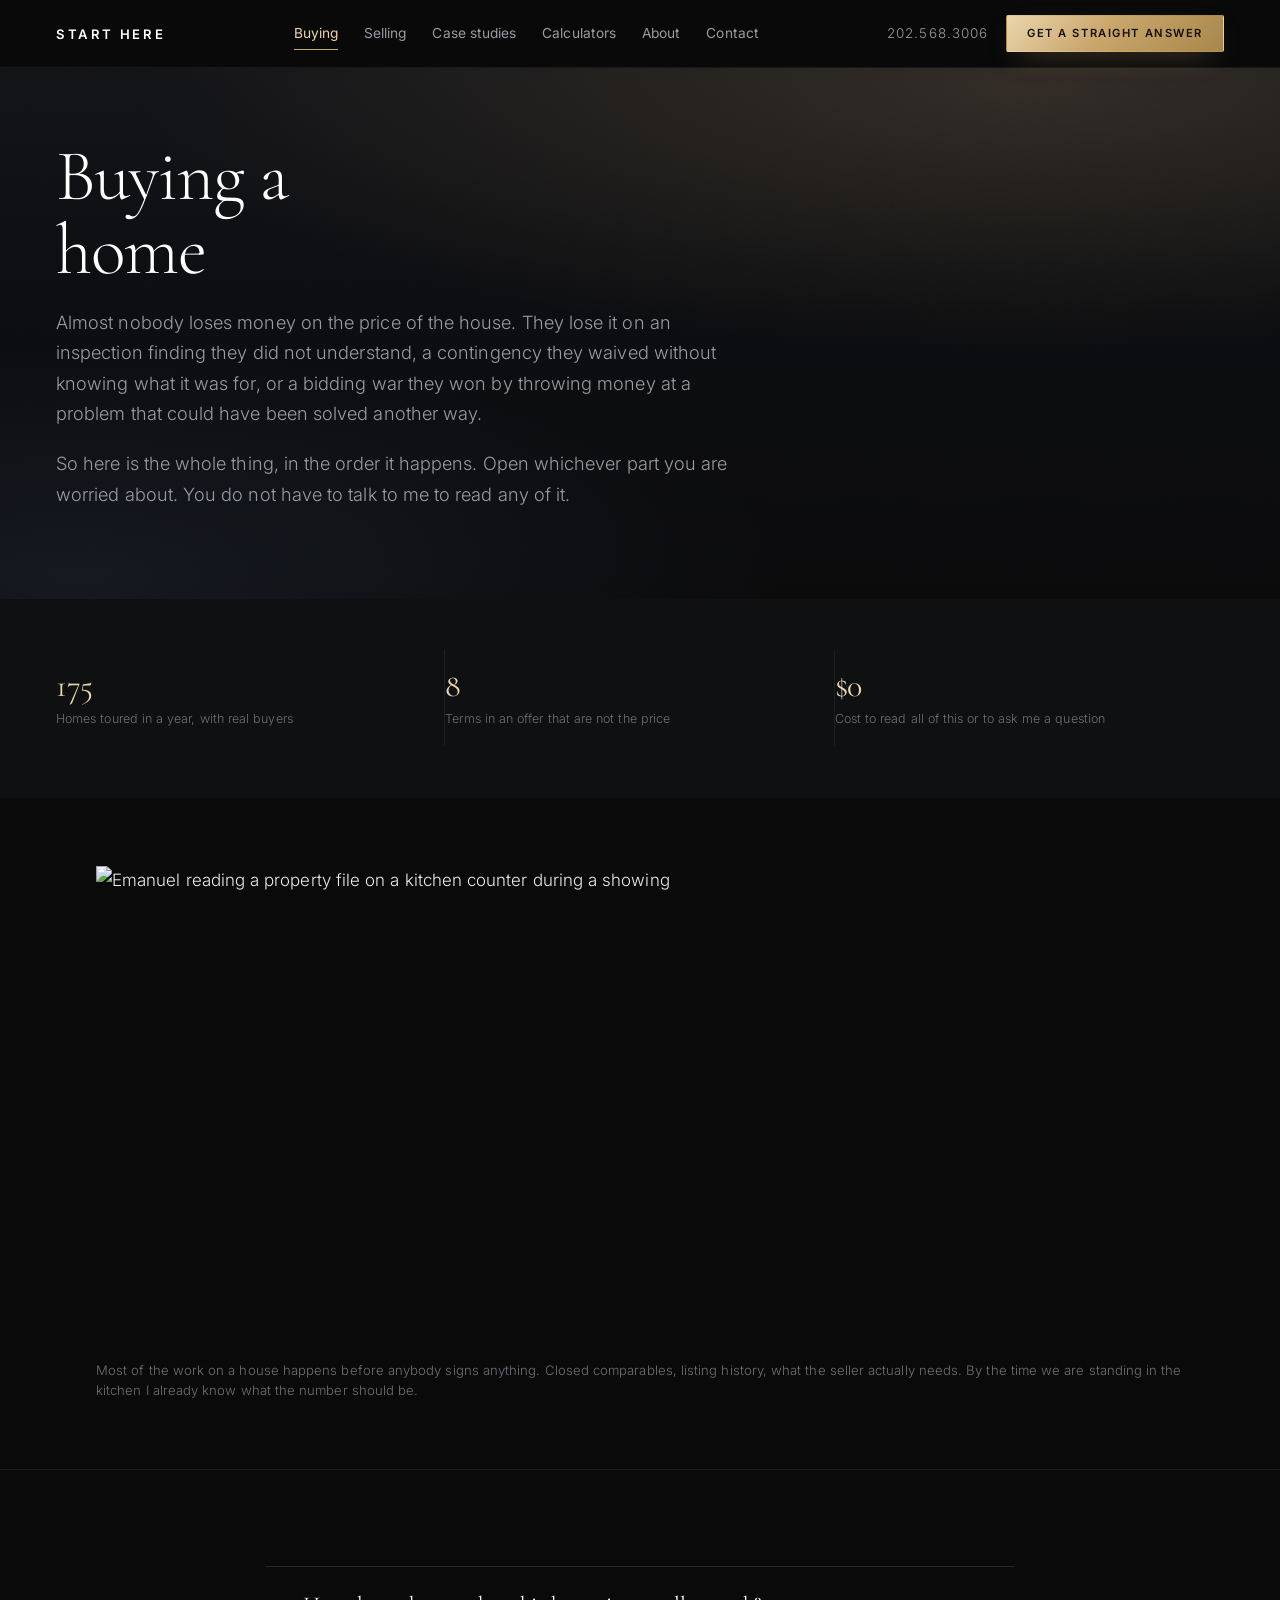
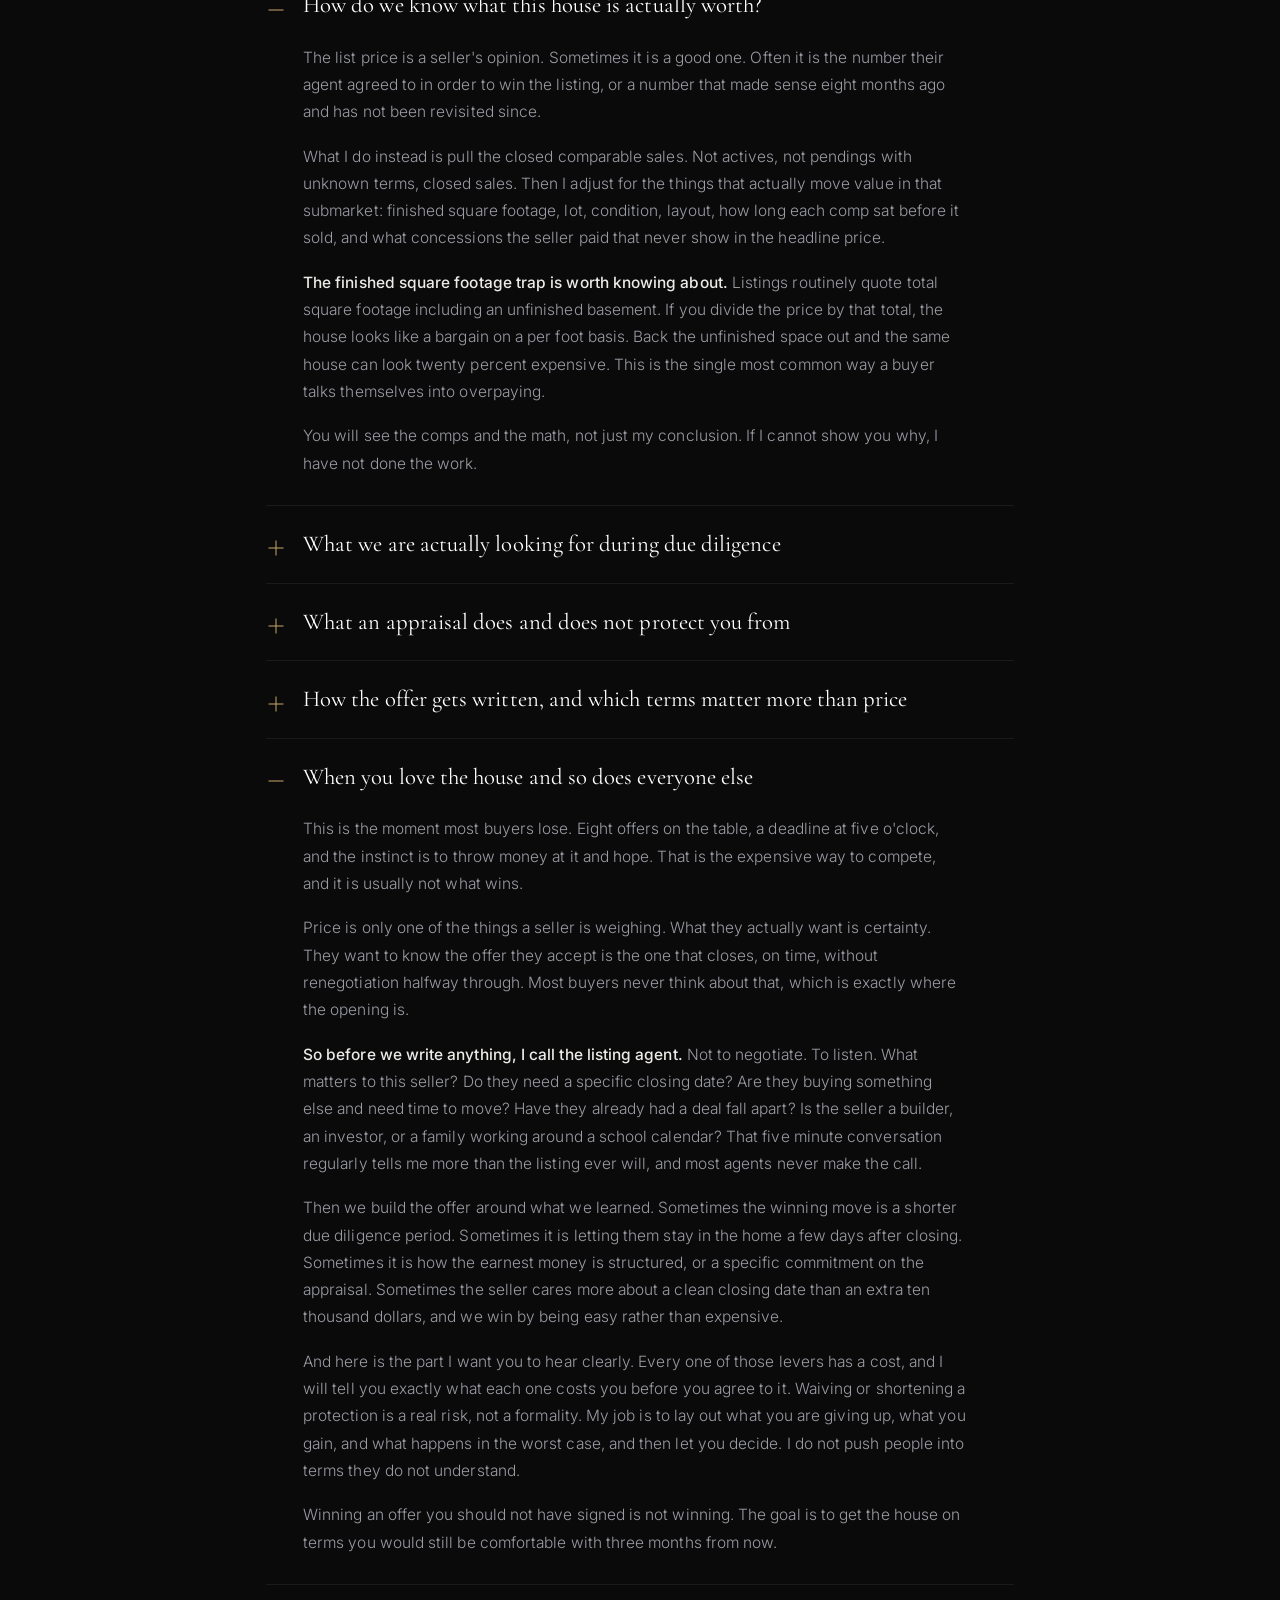
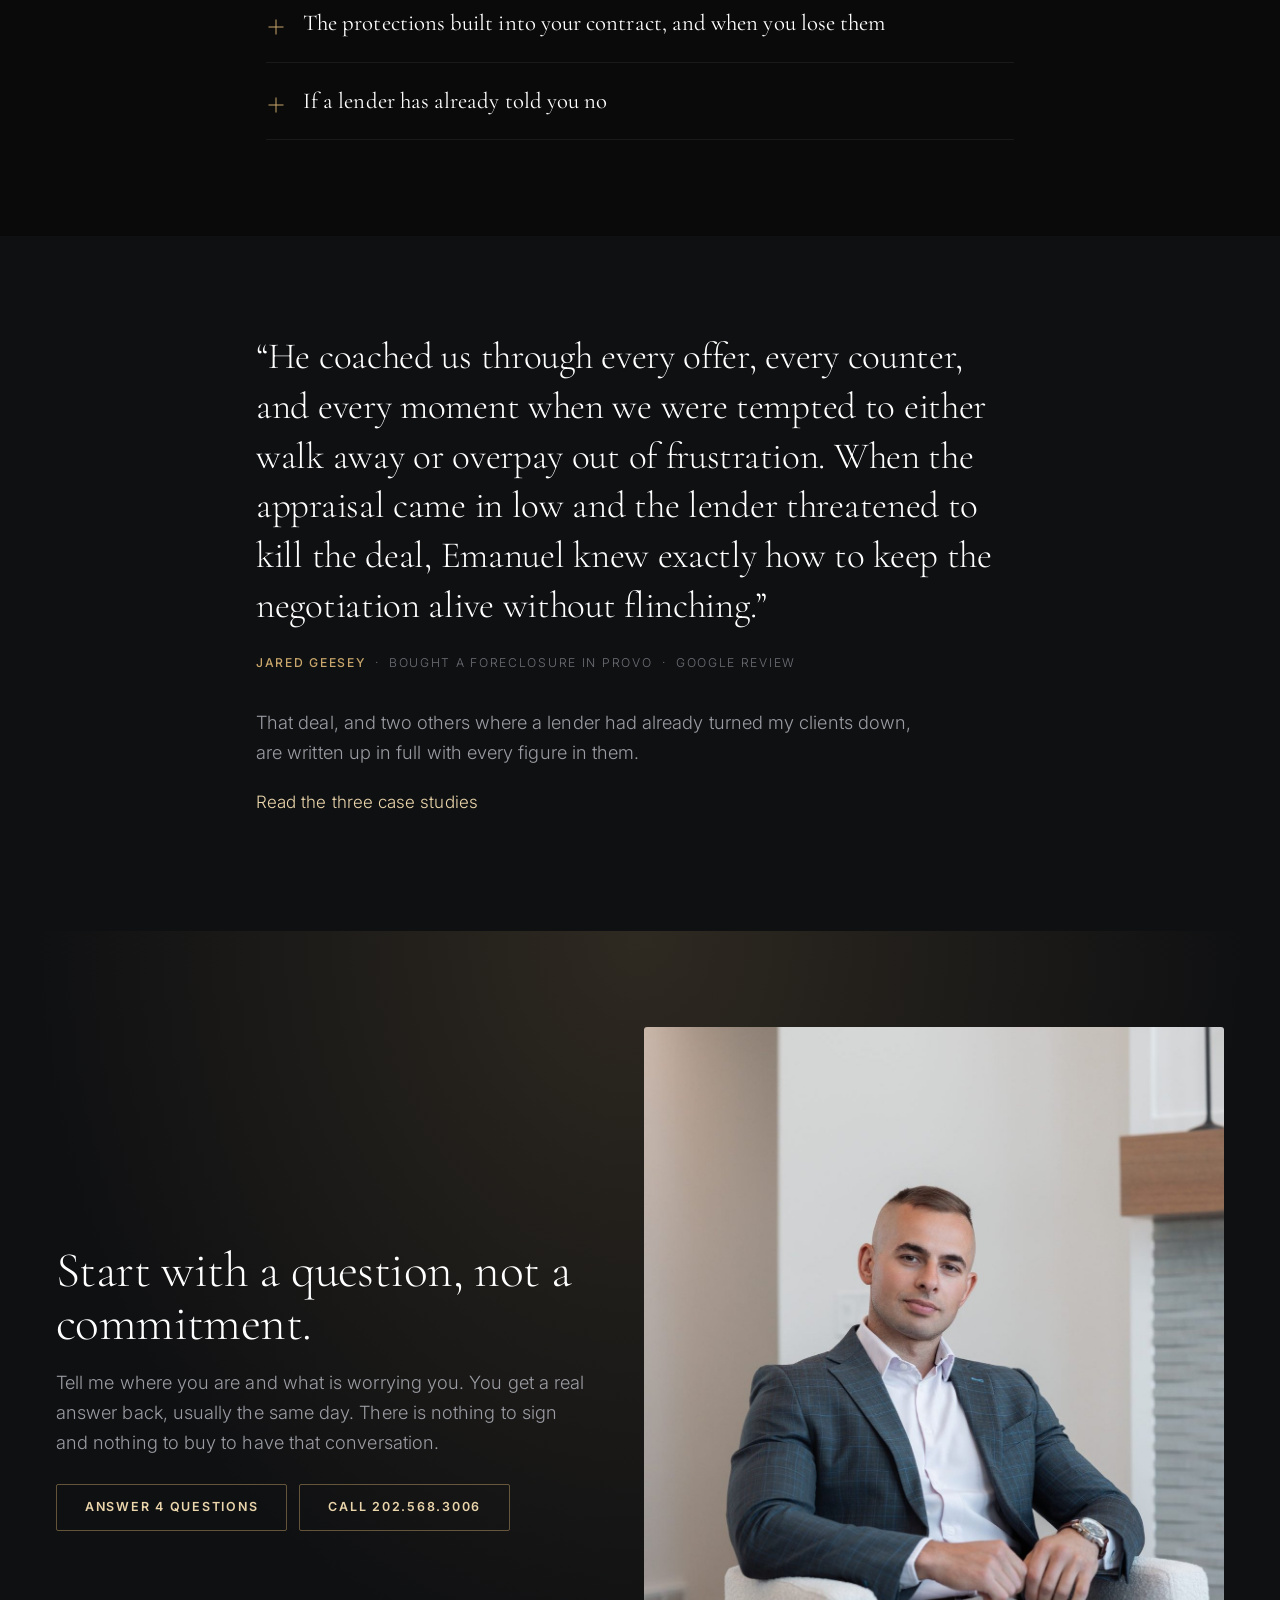
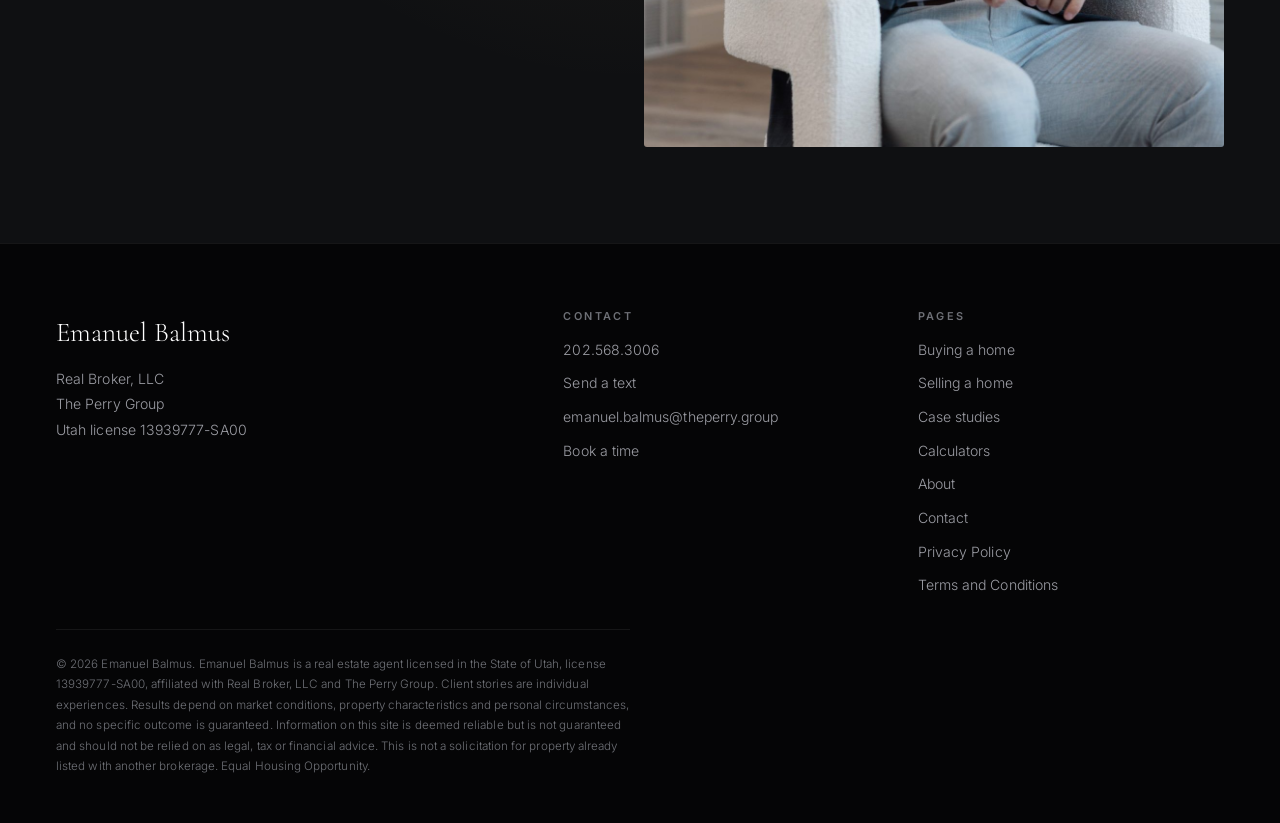
==== commit 2552a1fa: "Add files via upload" ====
--- a/buyers.html
+++ b/buyers.html
@@ -63,6 +63,7 @@
     <nav class="nav-links" id="navLinks" aria-label="Main">
       <a href="buyers.html" aria-current="page">Buying</a>
       <a href="sellers.html">Selling</a>
+      <a href="results.html">Case studies</a>
       <a href="tools.html">Calculators</a>
       <a href="story.html">About</a>
       <a href="contact.html">Contact</a>
@@ -280,6 +281,12 @@
       flinching.”
     </blockquote>
     <cite><b>Jared Geesey</b> &nbsp;·&nbsp; bought a foreclosure in Provo &nbsp;·&nbsp; Google review</cite>
+
+    <p class="lede" style="margin-top:34px;max-width:60ch">
+      That deal, and two others where a lender had already turned my clients down, are written up
+      in full with every figure in them.
+    </p>
+    <p><a href="results.html">Read the three case studies</a></p>
   </div>
 </section>
 
@@ -328,6 +335,7 @@
         <ul class="foot-list">
           <li><a href="buyers.html">Buying a home</a></li>
           <li><a href="sellers.html">Selling a home</a></li>
+          <li><a href="results.html">Case studies</a></li>
           <li><a href="tools.html">Calculators</a></li>
           <li><a href="story.html">About</a></li>
           <li><a href="contact.html">Contact</a></li>
@@ -339,8 +347,10 @@
     <p class="foot-legal">
       &copy; <span class="yr">2026</span> Emanuel Balmus. Emanuel Balmus is a real estate agent
       licensed in the State of Utah, license 13939777-SA00, affiliated with Real Broker, LLC and
-      The Perry Group. Information on this site is deemed reliable but is not guaranteed and should
-      not be relied on as legal, tax or financial advice. This is not a solicitation for property
+      The Perry Group. Client stories are individual experiences. Results depend on market
+      conditions, property characteristics and personal circumstances, and no specific outcome is
+      guaranteed. Information on this site is deemed reliable but is not guaranteed and should not
+      be relied on as legal, tax or financial advice. This is not a solicitation for property
       already listed with another brokerage. Equal Housing Opportunity.
     </p>
   </div>
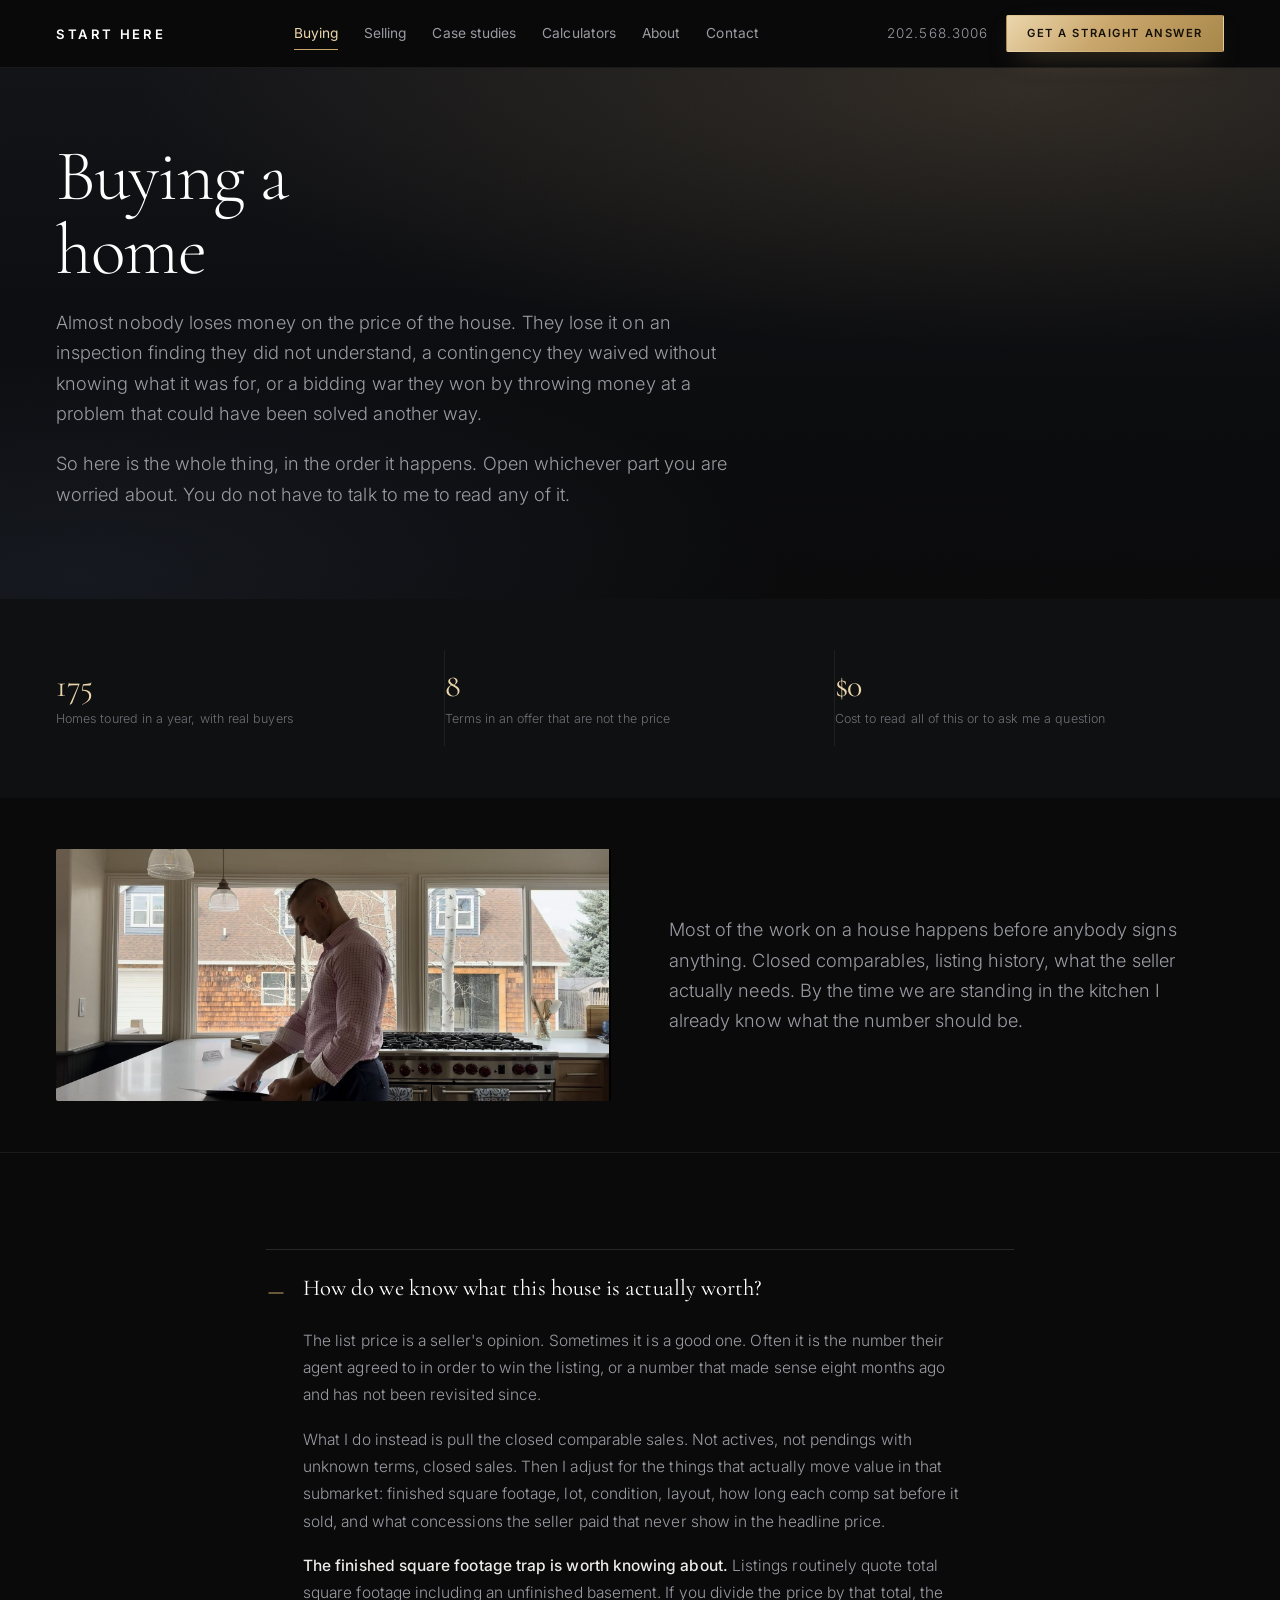
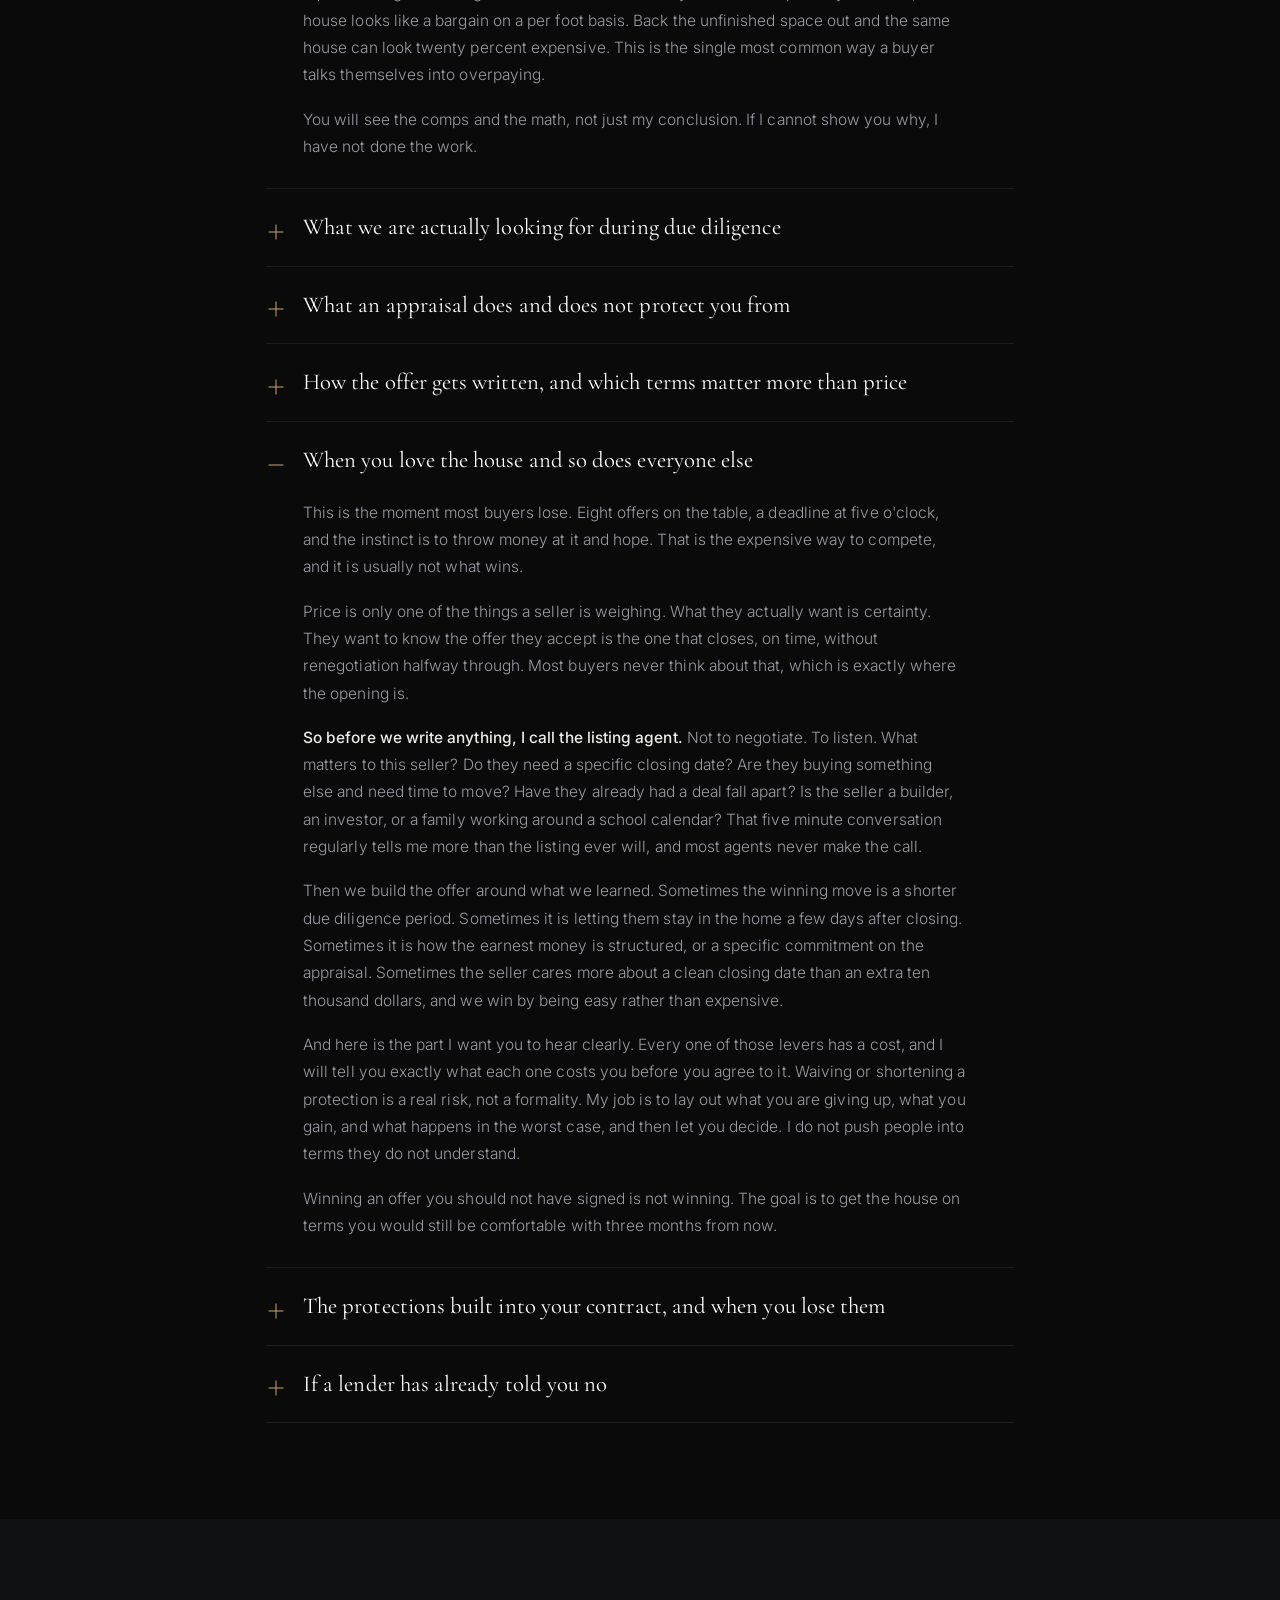
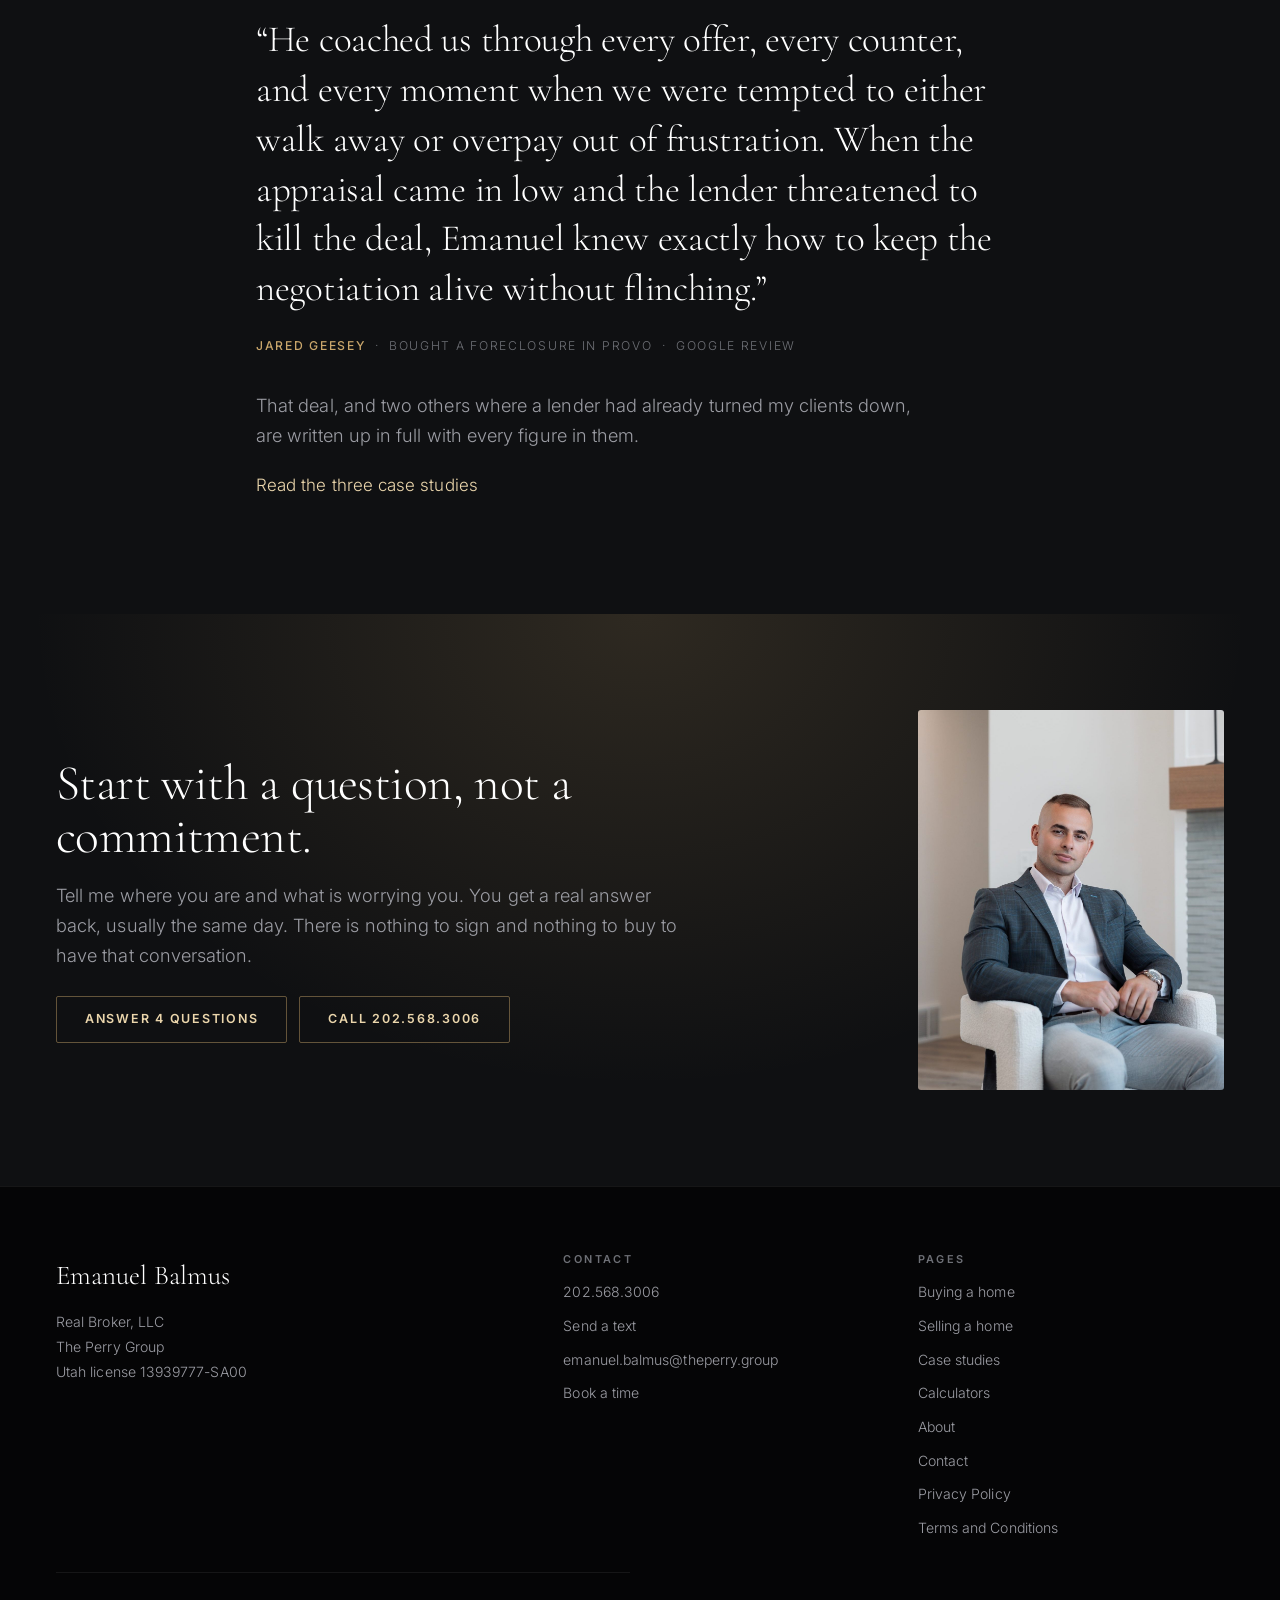
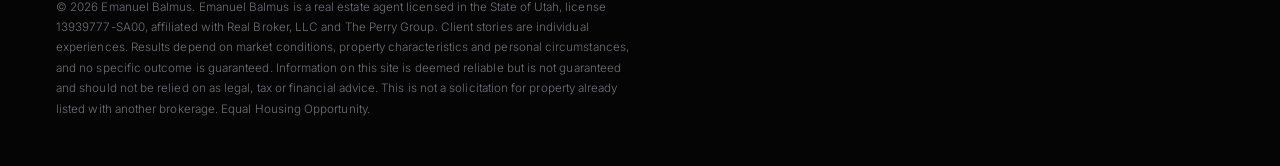
==== commit df6c3087: "Add files via upload" ====
--- a/buyers.html
+++ b/buyers.html
@@ -106,14 +106,16 @@
 </section>
 
 <section class="band band-tight">
-  <div class="wrap">
+  <div class="wrap split">
     <figure class="band-figure">
       <img src="images/work-reading.jpg" width="1800" height="818" loading="lazy"
            alt="Emanuel reading a property file on a kitchen counter during a showing">
-      <figcaption class="small">Most of the work on a house happens before anybody signs anything.
-        Closed comparables, listing history, what the seller actually needs. By the time we are
-        standing in the kitchen I already know what the number should be.</figcaption>
     </figure>
+    <div>
+      <p class="lede" style="margin-bottom:0">Most of the work on a house happens before anybody
+        signs anything. Closed comparables, listing history, what the seller actually needs. By
+        the time we are standing in the kitchen I already know what the number should be.</p>
+    </div>
   </div>
 </section>
 
--- a/assets/site.css
+++ b/assets/site.css
@@ -29,6 +29,13 @@
   --signal-tint:rgba(201,166,107,.13);
 
   --flag:#E27E76;
+
+  /* Photo sizing. Two heights for the whole site. Nothing is cropped:
+     photos keep their own proportions and are capped so they sit level
+     with the text beside them instead of towering over it. */
+  --fig-tall:470px;   /* a photo standing on its own */
+  --fig-pair:380px;   /* a photo set beside text */
+  --fig-wide:360px;   /* phone */
 
   --serif:'Cormorant Garamond','Hoefler Text',Didot,Georgia,'Times New Roman',serif;
   --sans:'Inter',-apple-system,BlinkMacSystemFont,'Segoe UI',Roboto,Helvetica,Arial,sans-serif;
@@ -143,7 +150,7 @@
   font-size:.74rem;font-weight:600;letter-spacing:.12em;text-transform:uppercase;
   color:var(--ink);cursor:pointer;
 }
-@media(max-width:1000px){ .mark-sub{display:none;} .nav-links{gap:18px;} .head-tel{display:none;} }
+@media(max-width:1100px){ .mark-sub{display:none;} .nav-links{gap:17px;} .head-tel{display:none;} }
 @media(max-width:860px){
   .menu-btn{display:block;}
   .nav-links{
@@ -253,21 +260,43 @@
 /* ---------- Split (image + text) ---------- */
 .split{display:grid;grid-template-columns:1fr 1fr;gap:clamp(30px,4.5vw,64px);align-items:center;}
 .split-wide{grid-template-columns:1.15fr .85fr;}
-.split img{width:100%;border-radius:2px;}
-@media(max-width:860px){ .split,.split-wide{grid-template-columns:1fr;} }
+/* A tall photo beside text: let the photo column shrink to the photo,
+   so the two blocks sit next to each other instead of across a gap. */
+.split-portrait{grid-template-columns:auto 1fr;align-items:center;}
+.split-portrait > div{max-width:64ch;}
+.split img{
+  width:auto;max-width:100%;height:auto;max-height:var(--fig-pair);
+  border-radius:2px;display:block;margin-inline:0;
+}
+.split > figure{margin:0;}
+@media(max-width:860px){
+  .split,.split-wide{grid-template-columns:1fr;}
+  .split img{max-height:var(--fig-wide);}
+}
+
+/* ---------- Figure paired with text ---------- */
+.band-figure{margin:0;}
+.band-figure img{
+  width:auto;max-width:100%;height:auto;max-height:var(--fig-pair);
+  border-radius:2px;display:block;margin-inline:0;
+}
+.band-figure figcaption{margin-top:14px;max-width:60ch;}
+@media(max-width:860px){ .band-figure img{max-height:var(--fig-wide);} }
+
+/* Opt out of the height cap. Used once, for the case studies portrait. */
+.band-figure.full img{width:100%;max-height:none;}
+@media(max-width:860px){ .band-figure.full img{max-height:none;} }
 
 /* ---------- Photo row ---------- */
 .photo-row{display:grid;grid-template-columns:repeat(auto-fit,minmax(260px,1fr));gap:14px;}
 .photo-row figure{margin:0;overflow:hidden;border-radius:2px;}
 .photo-row img{
   width:100%;aspect-ratio:3/2;object-fit:cover;object-position:center 22%;
-  filter:grayscale(1) contrast(1.04);
-  transition:filter .5s var(--ease),transform .5s var(--ease);
+  transition:transform .5s var(--ease);
 }
 @media(hover:hover){
-  .photo-row figure:hover img{filter:grayscale(0) contrast(1);transform:scale(1.03);}
-}
-@media(hover:none){ .photo-row img{filter:none;} }
+  .photo-row figure:hover img{transform:scale(1.03);}
+}
 .photo-row figcaption{margin-top:8px;}
 
 /* ---------- Disclosure list ---------- */
@@ -304,7 +333,11 @@
 .prose h2{font-family:var(--serif);font-size:clamp(1.65rem,2.6vw,2.1rem);font-weight:400;
   color:#fff;margin:2.1em 0 .65em;}
 .prose figure{margin:2.6em 0;}
-.prose figure img{width:100%;height:auto;border-radius:2px;}
+.prose figure img{
+  width:auto;max-width:100%;height:auto;max-height:var(--fig-tall);
+  border-radius:2px;display:block;margin-inline:0;
+}
+@media(max-width:860px){ .prose figure img{max-height:var(--fig-wide);} }
 .prose figcaption{margin-top:10px;}
 
 /* ---------- Form card ---------- */
@@ -406,10 +439,18 @@
 .js .live.off{display:none;}
 
 /* ---------- Closing CTA block ---------- */
-.cta-block{display:grid;grid-template-columns:1fr 1.08fr;gap:clamp(26px,4vw,56px);align-items:center;}
+.cta-block{display:grid;grid-template-columns:1.15fr .85fr;gap:clamp(26px,4vw,56px);align-items:center;}
 .cta-actions{display:flex;flex-wrap:wrap;gap:12px;margin-top:26px;}
-.cta-block figure img{width:100%;height:auto;border-radius:2px;}
-@media(max-width:800px){ .cta-block{grid-template-columns:1fr;} }
+.cta-block figure{margin:0;display:flex;justify-content:flex-end;}
+.cta-block figure img{
+  width:auto;max-width:100%;height:auto;max-height:var(--fig-pair);
+  border-radius:2px;display:block;
+}
+@media(max-width:800px){
+  .cta-block{grid-template-columns:1fr;}
+  .cta-block figure{justify-content:flex-start;}
+  .cta-block figure img{max-height:var(--fig-wide);}
+}
 
 /* ---------- Footer ---------- */
 .site-foot{
@@ -462,3 +503,51 @@
 @media(prefers-reduced-motion:reduce){
   *{animation:none !important;transition:none !important;scroll-behavior:auto !important;}
 }
+
+/* ---------- Case study teasers ---------- */
+.caselist{
+  display:grid;grid-template-columns:repeat(auto-fit,minmax(275px,1fr));
+  gap:clamp(24px,3.2vw,42px);
+}
+.casecard{display:block;border-top:1px solid var(--signal);padding-top:18px;color:inherit;}
+.casecard:hover{text-decoration:none;}
+.casecard em{
+  display:block;font-style:normal;font-size:.7rem;font-weight:500;letter-spacing:.22em;
+  text-transform:uppercase;color:var(--signal);margin-bottom:13px;
+}
+.casecard b{
+  display:block;font-family:var(--serif);font-size:1.28rem;font-weight:400;line-height:1.26;
+  color:#fff;margin-bottom:11px;transition:color .25s var(--ease);
+}
+.casecard:hover b{color:var(--signal-hi);}
+.casecard p{font-size:.94rem;color:var(--graphite);line-height:1.72;margin:0;}
+.casecard .more{
+  display:inline-block;margin-top:14px;font-size:.73rem;font-weight:600;letter-spacing:.16em;
+  text-transform:uppercase;color:var(--signal-hi);
+}
+
+/* ---------- TCPA consent checkbox ---------- */
+.consent{
+  display:flex;align-items:flex-start;gap:12px;cursor:pointer;
+  border:1px solid var(--rule);border-radius:2px;padding:15px 16px;
+  background:rgba(255,255,255,.015);transition:border-color .25s var(--ease);
+}
+.consent:hover{border-color:var(--rule-soft);}
+.consent input{position:absolute;opacity:0;width:0;height:0;pointer-events:none;}
+.consent-box{
+  flex:none;width:19px;height:19px;margin-top:1px;border-radius:2px;
+  border:1px solid rgba(255,255,255,.35);position:relative;
+  transition:all .2s var(--ease);
+}
+.consent-box::after{
+  content:"";position:absolute;left:6px;top:2px;width:4px;height:9px;
+  border:solid #141005;border-width:0 2px 2px 0;transform:rotate(43deg) scale(0);
+  transition:transform .18s var(--ease);
+}
+.consent input:checked + .consent-box{background:var(--signal);border-color:var(--signal);}
+.consent input:checked + .consent-box::after{transform:rotate(43deg) scale(1);}
+.consent input:focus-visible + .consent-box{outline:2px solid var(--signal);outline-offset:3px;}
+.consent-text{font-size:.79rem;line-height:1.64;color:var(--graphite);}
+.consent-text a{color:var(--graphite);text-decoration:underline;text-underline-offset:2px;}
+.consent-text a:hover{color:var(--signal-hi);}
+.consent input:checked ~ .consent-text{color:var(--ink);}
